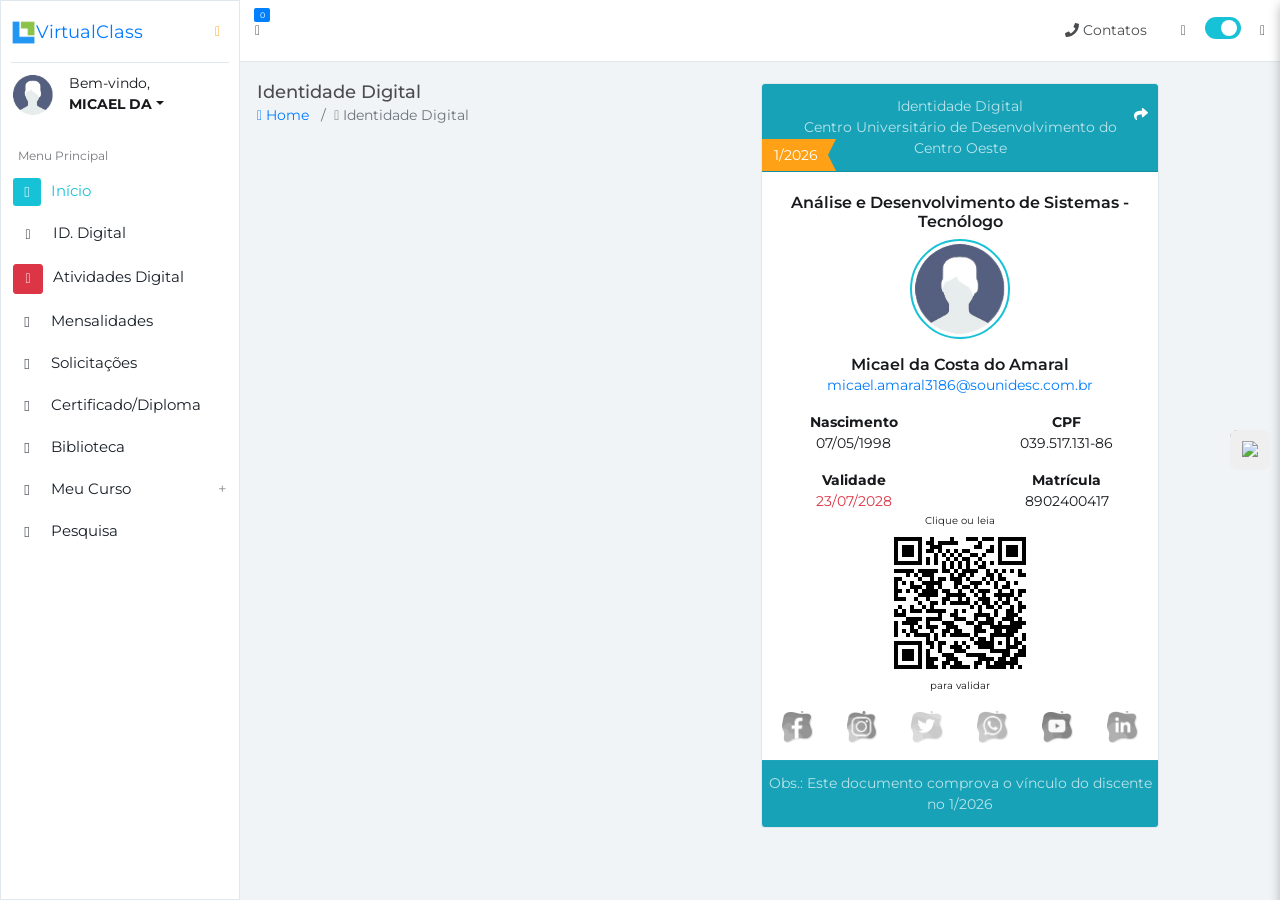
==== docs/index.html @ bdae6aba "a" ====
<!DOCTYPE html>
<!-- saved from url=(0080)https://appunidesc.virtualclass.com.br/2021/html/Portal.jsp?page=Prova%20Digital -->
<html lang="pt_br" class="fontawesome-i2svg-active fontawesome-i2svg-complete"><head><meta http-equiv="Content-Type" content="text/html; charset=UTF-8"><title>ID. Digital</title><meta http-equiv="X-UA-Compatible" content="IE=edge">
<meta name="viewport" content="width=device-width, initial-scale=1.0, maximum-scale=1.0, user-scalable=0"><meta name="description" content="VirtualClass Luziânia">
<meta name="keywords" content="Luziânia Sistema Acadêmico, Educacional, Sistema, Faculdade, VirtualClass Luziânia">
<meta name="author" content="VirtualClass LTDA: www.virtualclass.com.br">
<style type="text/css">svg:not(:root).svg-inline--fa{overflow:visible}.svg-inline--fa{display:inline-block;font-size:inherit;height:1em;overflow:visible;vertical-align:-.125em}.svg-inline--fa.fa-lg{vertical-align:-.225em}.svg-inline--fa.fa-w-1{width:.0625em}.svg-inline--fa.fa-w-2{width:.125em}.svg-inline--fa.fa-w-3{width:.1875em}.svg-inline--fa.fa-w-4{width:.25em}.svg-inline--fa.fa-w-5{width:.3125em}.svg-inline--fa.fa-w-6{width:.375em}.svg-inline--fa.fa-w-7{width:.4375em}.svg-inline--fa.fa-w-8{width:.5em}.svg-inline--fa.fa-w-9{width:.5625em}.svg-inline--fa.fa-w-10{width:.625em}.svg-inline--fa.fa-w-11{width:.6875em}.svg-inline--fa.fa-w-12{width:.75em}.svg-inline--fa.fa-w-13{width:.8125em}.svg-inline--fa.fa-w-14{width:.875em}.svg-inline--fa.fa-w-15{width:.9375em}.svg-inline--fa.fa-w-16{width:1em}.svg-inline--fa.fa-w-17{width:1.0625em}.svg-inline--fa.fa-w-18{width:1.125em}.svg-inline--fa.fa-w-19{width:1.1875em}.svg-inline--fa.fa-w-20{width:1.25em}.svg-inline--fa.fa-pull-left{margin-right:.3em;width:auto}.svg-inline--fa.fa-pull-right{margin-left:.3em;width:auto}.svg-inline--fa.fa-border{height:1.5em}.svg-inline--fa.fa-li{width:2em}.svg-inline--fa.fa-fw{width:1.25em}.fa-layers svg.svg-inline--fa{bottom:0;left:0;margin:auto;position:absolute;right:0;top:0}.fa-layers{display:inline-block;height:1em;position:relative;text-align:center;vertical-align:-.125em;width:1em}.fa-layers svg.svg-inline--fa{-webkit-transform-origin:center center;transform-origin:center center}.fa-layers-counter,.fa-layers-text{display:inline-block;position:absolute;text-align:center}.fa-layers-text{left:50%;top:50%;-webkit-transform:translate(-50%,-50%);transform:translate(-50%,-50%);-webkit-transform-origin:center center;transform-origin:center center}.fa-layers-counter{background-color:#ff253a;border-radius:1em;-webkit-box-sizing:border-box;box-sizing:border-box;color:#fff;height:1.5em;line-height:1;max-width:5em;min-width:1.5em;overflow:hidden;padding:.25em;right:0;text-overflow:ellipsis;top:0;-webkit-transform:scale(.25);transform:scale(.25);-webkit-transform-origin:top right;transform-origin:top right}.fa-layers-bottom-right{bottom:0;right:0;top:auto;-webkit-transform:scale(.25);transform:scale(.25);-webkit-transform-origin:bottom right;transform-origin:bottom right}.fa-layers-bottom-left{bottom:0;left:0;right:auto;top:auto;-webkit-transform:scale(.25);transform:scale(.25);-webkit-transform-origin:bottom left;transform-origin:bottom left}.fa-layers-top-right{right:0;top:0;-webkit-transform:scale(.25);transform:scale(.25);-webkit-transform-origin:top right;transform-origin:top right}.fa-layers-top-left{left:0;right:auto;top:0;-webkit-transform:scale(.25);transform:scale(.25);-webkit-transform-origin:top left;transform-origin:top left}.fa-lg{font-size:1.3333333333em;line-height:.75em;vertical-align:-.0667em}.fa-xs{font-size:.75em}.fa-sm{font-size:.875em}.fa-1x{font-size:1em}.fa-2x{font-size:2em}.fa-3x{font-size:3em}.fa-4x{font-size:4em}.fa-5x{font-size:5em}.fa-6x{font-size:6em}.fa-7x{font-size:7em}.fa-8x{font-size:8em}.fa-9x{font-size:9em}.fa-10x{font-size:10em}.fa-fw{text-align:center;width:1.25em}.fa-ul{list-style-type:none;margin-left:2.5em;padding-left:0}.fa-ul>li{position:relative}.fa-li{left:-2em;position:absolute;text-align:center;width:2em;line-height:inherit}.fa-border{border:solid .08em #eee;border-radius:.1em;padding:.2em .25em .15em}.fa-pull-left{float:left}.fa-pull-right{float:right}.fa.fa-pull-left,.fab.fa-pull-left,.fal.fa-pull-left,.far.fa-pull-left,.fas.fa-pull-left{margin-right:.3em}.fa.fa-pull-right,.fab.fa-pull-right,.fal.fa-pull-right,.far.fa-pull-right,.fas.fa-pull-right{margin-left:.3em}.fa-spin{-webkit-animation:fa-spin 2s infinite linear;animation:fa-spin 2s infinite linear}.fa-pulse{-webkit-animation:fa-spin 1s infinite steps(8);animation:fa-spin 1s infinite steps(8)}@-webkit-keyframes fa-spin{0%{-webkit-transform:rotate(0);transform:rotate(0)}100%{-webkit-transform:rotate(360deg);transform:rotate(360deg)}}@keyframes fa-spin{0%{-webkit-transform:rotate(0);transform:rotate(0)}100%{-webkit-transform:rotate(360deg);transform:rotate(360deg)}}.fa-rotate-90{-webkit-transform:rotate(90deg);transform:rotate(90deg)}.fa-rotate-180{-webkit-transform:rotate(180deg);transform:rotate(180deg)}.fa-rotate-270{-webkit-transform:rotate(270deg);transform:rotate(270deg)}.fa-flip-horizontal{-webkit-transform:scale(-1,1);transform:scale(-1,1)}.fa-flip-vertical{-webkit-transform:scale(1,-1);transform:scale(1,-1)}.fa-flip-both,.fa-flip-horizontal.fa-flip-vertical{-webkit-transform:scale(-1,-1);transform:scale(-1,-1)}:root .fa-flip-both,:root .fa-flip-horizontal,:root .fa-flip-vertical,:root .fa-rotate-180,:root .fa-rotate-270,:root .fa-rotate-90{-webkit-filter:none;filter:none}.fa-stack{display:inline-block;height:2em;position:relative;width:2.5em}.fa-stack-1x,.fa-stack-2x{bottom:0;left:0;margin:auto;position:absolute;right:0;top:0}.svg-inline--fa.fa-stack-1x{height:1em;width:1.25em}.svg-inline--fa.fa-stack-2x{height:2em;width:2.5em}.fa-inverse{color:#fff}.sr-only{border:0;clip:rect(0,0,0,0);height:1px;margin:-1px;overflow:hidden;padding:0;position:absolute;width:1px}.sr-only-focusable:active,.sr-only-focusable:focus{clip:auto;height:auto;margin:0;overflow:visible;position:static;width:auto}.svg-inline--fa .fa-primary{fill:var(--fa-primary-color,currentColor);opacity:1;opacity:var(--fa-primary-opacity,1)}.svg-inline--fa .fa-secondary{fill:var(--fa-secondary-color,currentColor);opacity:.4;opacity:var(--fa-secondary-opacity,.4)}.svg-inline--fa.fa-swap-opacity .fa-primary{opacity:.4;opacity:var(--fa-secondary-opacity,.4)}.svg-inline--fa.fa-swap-opacity .fa-secondary{opacity:1;opacity:var(--fa-primary-opacity,1)}.svg-inline--fa mask .fa-primary,.svg-inline--fa mask .fa-secondary{fill:#000}.fad.fa-inverse{color:#fff}</style><link rel="shortcut icon" href="https://appunidesc.virtualclass.com.br/virtual.ico">
<link rel="stylesheet" href="./ID. Digital_files/bootstrap.min.css">
<link rel="stylesheet" href="./ID. Digital_files/font-awesome.min.css">
<link rel="stylesheet" href="./ID. Digital_files/vivify.min.css">
<link rel="stylesheet" href="./ID. Digital_files/c3.min.css">
<link rel="stylesheet" href="./ID. Digital_files/sweetalert.css">
<style type="text/css">
.whatsapp-btn {
    position: fixed;
    z-index: 10000;
    bottom: 10px;
    right: 10px;
    background-color: #25D366;
    color: white;
    border-radius: 50%;
    width: 40px;
    height: 40px;
    display: flex;
    justify-content: center;
    align-items: center;
    font-size: 30px;
    text-decoration: none;
    box-shadow: 0 4px 6px rgba(0, 0, 0, 0.1);
    transition: all 0.3s ease;
}
.whatsapp-btn:hover {
    transform: scale(1.1);
    box-shadow: 0 6px 8px rgba(0, 0, 0, 0.15);
}
.relevo {
    cursor: pointer;
    position: relative;
    top: 0;
    transition: all .2s ease-in-out
}
.relevo:hover {
    top: -8px;
    box-shadow: 0 25px 15px gray
}
</style>
<link rel="stylesheet" href="./ID. Digital_files/site.min.css">
<style type="text/css">.jqstooltip { position: absolute;left: 0px;top: 0px;visibility: hidden;background: rgb(0, 0, 0) transparent;background-color: rgba(0,0,0,0.6);filter:progid:DXImageTransform.Microsoft.gradient(startColorstr=#99000000, endColorstr=#99000000);-ms-filter: "progid:DXImageTransform.Microsoft.gradient(startColorstr=#99000000, endColorstr=#99000000)";color: white;font: 10px arial, san serif;text-align: left;white-space: nowrap;padding: 5px;border: 1px solid white;box-sizing: content-box;z-index: 10000;}.jqsfield { color: white;font: 10px arial, san serif;text-align: left;}</style><style id="dark-reader-style" type="text/css">@media screen {
html {-webkit-transition : -webkit-filter 300ms linear;}
}</style></head>
<body id="paginaToda" class="theme-cyan font-montserrat light_version offcanvas-active">

<div vw="" class="enabled">
  <div vw-access-button="" class="active"></div>
  <div vw-plugin-wrapper="">
    <div class="vw-plugin-top-wrapper"></div>
  </div>
</div>
<script src="./ID. Digital_files/vlibras-plugin.js.download"></script> 
<script>
       new window.VLibras.Widget('https://vlibras.gov.br/app');
     </script><div id="vlibras-access-wrapper"><template shadowrootmode="open"><div id="vlibras-access"> <img id="vlibras-popup" src="https://vlibras.gov.br/app/assets/images/vlibras-popup.webp"> <button type="button" aria-label="Conteúdo acessível em Libras usando o VLibras Widget com opções dos Avatares Ícaro, Hosana ou Guga." id="vlibras-button"> <img src="https://vlibras.gov.br/app/assets/images/vlibras-access.svg"> </button> </div> <style> #vlibras-access { display: flex; align-items: center; position: fixed; z-index: 2147483639; right: 10px; flex-direction: row; top: calc(50vh - 20px); transition: all .5s ease; width: 40px; height: 40px; &:hover { width: 200px; } } #vlibras-button, #vlibras-popup { border-radius: 8px; overflow: hidden; height: 40px; } #vlibras-button { right: 0; z-index: 1; position: absolute; width: 40px; height: 40px; border: none; padding: 0; cursor: pointer; &:hover { filter: brightness(1.1); } } </style></template></div>
<div class="page-loader-wrapper" style="display: none;">
  <div class="loader">
    <div class="bar1"></div>
    <div class="bar2"></div>
    <div class="bar3"></div>
    <div class="bar4"></div>
    <div class="bar5"></div>
  </div>
</div>
<div class="overlay"></div>
<div id="wrapper">
  <nav class="navbar top-navbar">
    <div class="container-fluid">
      <div class="navbar-left">
        <div class="navbar-btn"> <a href="https://appunidesc.virtualclass.com.br/2021/html/Portal.jsp?page=Prova%20Digital#"><img src="./ID. Digital_files/logo_virtualclass.png" alt="VirtualClass Logo" class="img-fluid logo"></a>
          <button type="button" class="btn-toggle-offcanvas"><svg class="svg-inline--fa fa-bars fa-w-14 lnr lnr-menu" aria-hidden="true" focusable="false" data-prefix="fa" data-icon="bars" role="img" xmlns="http://www.w3.org/2000/svg" viewBox="0 0 448 512" data-fa-i2svg=""><path fill="currentColor" d="M16 132h416c8.837 0 16-7.163 16-16V76c0-8.837-7.163-16-16-16H16C7.163 60 0 67.163 0 76v40c0 8.837 7.163 16 16 16zm0 160h416c8.837 0 16-7.163 16-16v-40c0-8.837-7.163-16-16-16H16c-8.837 0-16 7.163-16 16v40c0 8.837 7.163 16 16 16zm0 160h416c8.837 0 16-7.163 16-16v-40c0-8.837-7.163-16-16-16H16c-8.837 0-16 7.163-16 16v40c0 8.837 7.163 16 16 16z"></path></svg><!-- <i class="lnr lnr-menu fa fa-bars"></i> Font Awesome fontawesome.com --></button>
        </div>
        <ul class="nav navbar-nav">
          <li class="dropdown"> <a href="https://appunidesc.virtualclass.com.br/2021/html/Notificacoes" onclick="ajax(this,&#39;Notificacoes.jsp&#39;,&#39;divAreaDeTrabalho&#39;); FundoLoadingDiv(&#39;divAreaDeTrabalho&#39;) ;" class="dropdown-toggle icon-menu" data-toggle="dropdown"> <i class="icon-bell"></i> <span class="notification-dot bg-azura">0</span> </a>
            <ul class="dropdown-menu feeds_widget vivify fadeIn">
              <li class="header blue">Você tem 0 notificações </li>
              
            </ul>
          </li>
        </ul>
      </div>
      <div class="navbar-right">
        <div id="navbar-menu">
          <ul class="nav navbar-nav">
            <li><a href="https://appunidesc.virtualclass.com.br/2021/html/Contatos" onclick="ajax(this,&#39;Contatos.jsp&#39;,&#39;divAreaDeTrabalho&#39;); " class="icon-menu"><svg class="svg-inline--fa fa-phone fa-w-16" aria-hidden="true" focusable="false" data-prefix="fa" data-icon="phone" role="img" xmlns="http://www.w3.org/2000/svg" viewBox="0 0 512 512" data-fa-i2svg=""><path fill="currentColor" d="M493.4 24.6l-104-24c-11.3-2.6-22.9 3.3-27.5 13.9l-48 112c-4.2 9.8-1.4 21.3 6.9 28l60.6 49.6c-36 76.7-98.9 140.5-177.2 177.2l-49.6-60.6c-6.8-8.3-18.2-11.1-28-6.9l-112 48C3.9 366.5-2 378.1.6 389.4l24 104C27.1 504.2 36.7 512 48 512c256.1 0 464-207.5 464-464 0-11.2-7.7-20.9-18.6-23.4z"></path></svg><!-- <i class="fa fa-phone"></i> Font Awesome fontawesome.com --> Contatos</a></li>
            <li><a href="javascript:void(0);" class="right_toggle icon-menu" title="Right Menu"><i class="icon-bubbles"></i><span class="notification-dot bg-pink" id="div_balao_geral_portal_105015678" style="background-color: red; color: white;  display:none;   ">0</span></a></li>
            <li>
              <div class="float-right">
                <label class="switch">
                  <input type="checkbox" class="setting_switch lv-btn-mudaversao" name="botaoMudarVersao" checked="">
                  <span class="slider round"></span> </label>
              </div>
            </li>
            <li><a href="https://appunidesc.virtualclass.com.br/2021/html/Portal.jsp?page=Prova%20Digital#" onclick="javascript:ajax(this,&#39;Sair.jsp&#39;,&#39;paginaToda&#39;); " class="icon-menu"><i class="icon-power"></i> </a></li>
          </ul>
        </div>
      </div>
    </div>
    <div class="progress-container">
      <div class="progress-bar" id="myBar"></div>
    </div>
  </nav>
  <div id="rightbar" class="rightbar">
    <div id="divAreaChat"></div>
  </div>
  <div id="left-sidebar" class="sidebar">
    <div class="navbar-brand"> <a href="https://appunidesc.virtualclass.com.br/2021/html/Portal.jsp?page=Prova%20Digital#"><img src="./ID. Digital_files/logo_virtualclass.png" alt="VirtualClass Logo" class="img-fluid logo"><font size="+1">VirtualClass</font></a>
      <button type="button" id="botaoFecharMenu" class="btn-toggle-offcanvas btn btn-sm float-right"><i class="lnr lnr-menu icon-close"></i></button>
    </div>
    <div class="slimScrollDiv" style="position: relative; overflow: hidden; width: auto; height: calc(-65px + 100vh);"><div class="sidebar-scroll" style="overflow: hidden; width: auto; height: calc(-65px + 100vh);">
      <div class="user-account">
        <div class="user_div" style="cursor:pointer;" onclick="javascript:PopUp(&#39;/Anexos/Anexos.jsp?Pasta=Sistemas/Fotos/Avatar/&amp;Nome=105015678.jpg&#39;,&#39;&#39;,&#39;scrollbars=yes,width=400,height=450&#39;)">
          
          <img src="./ID. Digital_files/Download" class="user-photo" alt="Foto"> </div>
        <div class="dropdown"> <span title="IDUsuarioGeral:105015678">Bem-vindo,</span> <a href="javascript:void(0);" class="dropdown-toggle user-name" data-toggle="dropdown"><strong>MICAEL DA</strong></a>
          <ul class="dropdown-menu dropdown-menu-right account vivify flipInY">
            <li><a href="https://appunidesc.virtualclass.com.br/2021/html/Portal.jsp?page=Prova%20Digital#" onclick="javascript:ajax(this,&#39;Perfil.jsp&#39;,&#39;divAreaDeTrabalho&#39;); fecharMenu(); FundoLoadingDiv(&#39;divAreaDeTrabalho&#39;) ; "><i class="icon-user"></i>Meu Perfil</a></li>
            
            <li class="divider"></li>
            <li><a href="javascript:ajax(this,&#39;Sair.jsp&#39;,&#39;paginaToda&#39;)"><i class="icon-power"></i>Sair</a></li>
          </ul>
        </div>
      </div>
      <nav id="left-sidebar-nav" class="sidebar-nav">
        <ul id="main-menu" class="metismenu">
          <li class="header">Menu Principal</li>
          <li class="active  "><a href="https://appunidesc.virtualclass.com.br/2021/html/Dashboard" onclick="javascript:ajax(this,&#39;Dashboard.jsp&#39;,&#39;divAreaDeTrabalho&#39;); fecharMenu(); FundoLoadingDiv(&#39;divAreaDeTrabalho&#39;) ;"><i class="icon-home"></i><span>Início</span></a></li>
          <li id="dvMenuDigital"><a href="https://appunidesc.virtualclass.com.br/2021/html/Prova%20Digital" onclick="ajax(this,&#39;IdentidadeEstudantil.jsp&#39;,&#39;divAreaDeTrabalho&#39;); fecharMenu(); FundoLoadingDiv(&#39;divAreaDeTrabalho&#39;);" aria-expanded="false"><i class="icon-user btn " style="padding: 0px !important;height:30px !important; width: 30px !important;"></i><span>ID. Digital</span></a></li>
          <li id="dvMenuProva"><a href="https://appunidesc.virtualclass.com.br/2021/html/Atividades%20Digital" onclick="ajax(this,&#39;Prova.jsp&#39;,&#39;divAreaDeTrabalho&#39;); fecharMenu(); FundoLoadingDiv(&#39;divAreaDeTrabalho&#39;);" aria-expanded="false"><i class="icon-present btn btn-danger" style="padding: 0px !important;height:30px !important; width: 30px !important;"></i><span>Atividades Digital</span></a></li>
          <li><a href="https://appunidesc.virtualclass.com.br/2021/html/Mensalidades" onclick="ajax(this,&#39;Mensalidades.jsp&#39;,&#39;divAreaDeTrabalho&#39;); fecharMenu(); FundoLoadingDiv(&#39;divAreaDeTrabalho&#39;);" aria-expanded="false"><i class="icon-wallet"></i><span>Mensalidades</span></a></li>
          
          
          <li id="dvRenovacao" style="display:none;"><a href="https://appunidesc.virtualclass.com.br/2021/html/RenovacaoOnline" onclick="javascript:ajax(this,&#39;RenovacaoOnline.jsp?Origem=Inicio&#39;,&#39;divAreaDeTrabalho&#39;); fecharMenu(); FundoLoadingDiv(&#39;divAreaDeTrabalho&#39;) ;"><i class="icon-loop"></i><span>Renovação Online</span></a></li>
          <li><a href="https://appunidesc.virtualclass.com.br/2021/html/Solicitacoes" onclick="javascript:ajax(this,&#39;Solicitacoes.jsp&#39;,&#39;divAreaDeTrabalho&#39;); fecharMenu(); FundoLoadingDiv(&#39;divAreaDeTrabalho&#39;) ;"><i class="icon-action-redo"></i><span>Solicitações</span></a></li>
          <li><a href="https://appunidesc.virtualclass.com.br/2021/html/Certificado" onclick="javascript:ajax(this,&#39;Certificado.jsp&#39;,&#39;divAreaDeTrabalho&#39;); fecharMenu(); FundoLoadingDiv(&#39;divAreaDeTrabalho&#39;) ;"><i class="icon-printer"></i><span>Certificado/Diploma</span></a></li>
          <li><a href="https://appunidesc.virtualclass.com.br/2021/html/Biblioteca" onclick="javascript:ajax(this,&#39;Biblioteca.jsp&#39;,&#39;divAreaDeTrabalho&#39;); fecharMenu(); FundoLoadingDiv(&#39;divAreaDeTrabalho&#39;) ;"><i class="icon-notebook"></i><span>Biblioteca</span></a></li><li>
            <a href="https://appunidesc.virtualclass.com.br/2021/html/Portal.jsp?page=Prova%20Digital#myPage" class="has-arrow"><i class="icon-graduation"></i><span>Meu Curso</span></a>
            <ul aria-expanded="false" class="collapse"><li><a href="https://appunidesc.virtualclass.com.br/2021/html/Contratos" onclick="javascript:ajax(this,&#39;Contratos.jsp&#39;,&#39;divAreaDeTrabalho&#39;); fecharMenu(); FundoLoadingDiv(&#39;divAreaDeTrabalho&#39;) ; ">Contratos</a></li><li><a href="https://appunidesc.virtualclass.com.br/2021/html/Disciplina" onclick="javascript:ajax(this,&#39;Disciplina.jsp&#39;,&#39;divAreaDeTrabalho&#39;); fecharMenu(); FundoLoadingDiv(&#39;divAreaDeTrabalho&#39;) ; ">Disciplinas</a></li>
              <li><a href="https://appunidesc.virtualclass.com.br/2021/html/QuadroHorario" onclick="javascript:ajax(this,&#39;QuadroHorario.jsp&#39;,&#39;divAreaDeTrabalho&#39;);  fecharMenu(); FundoLoadingDiv(&#39;divAreaDeTrabalho&#39;) ;">Quadro de horário</a></li>
              <li><a href="https://appunidesc.virtualclass.com.br/2021/html/Boletim" onclick="javascript:ajax(this,&#39;Boletim.jsp&#39;,&#39;divAreaDeTrabalho&#39;);  fecharMenu(); FundoLoadingDiv(&#39;divAreaDeTrabalho&#39;) ;">Boletim</a></li>
              
              <li><a href="https://appunidesc.virtualclass.com.br/2021/html/Historico" onclick="javascript:ajax(this,&#39;Historico.jsp&#39;,&#39;divAreaDeTrabalho&#39;);  fecharMenu(); FundoLoadingDiv(&#39;divAreaDeTrabalho&#39;) ;">Histórico</a></li>
              
              <li><a href="https://appunidesc.virtualclass.com.br/2021/html/AtividadeComplementar" onclick="javascript:ajax(this,&#39;AtividadeComplementar.jsp&#39;,&#39;divAreaDeTrabalho&#39;);  fecharMenu(); FundoLoadingDiv(&#39;divAreaDeTrabalho&#39;) ;">Atividade Complementar</a></li>
              </ul></li><li><a href="https://appunidesc.virtualclass.com.br/2021/html/AvaliacaoInstitucional" onclick="javascript:ajax(this,&#39;AvaliacaoInstitucional.jsp&#39;,&#39;divAreaDeTrabalho&#39;);  fecharMenu(); FundoLoadingDiv(&#39;divAreaDeTrabalho&#39;) ;" aria-expanded="false"><i class="icon-badge"></i><span>Pesquisa</span></a></li>
          <!--<li><a href="PoliticadePrivacidade" onclick="javascript:ajax(this,'PoliticadePrivacidade.jsp','divAreaDeTrabalho');  fecharMenu(); FundoLoadingDiv('divAreaDeTrabalho') ;" aria-expanded="false"><i class="icon-badge"></i><span>Politica de Privacidade</span></a></li>-->
          </ul></nav></div><div class="slimScrollBar" style="background: rgb(28, 34, 44); width: 2px; position: absolute; top: 0px; opacity: 0.4; display: none; border-radius: 3px; z-index: 99; right: 1px; height: 1195px;"></div><div class="slimScrollRail" style="width: 2px; height: 100%; position: absolute; top: 0px; display: none; border-radius: 7px; background: rgb(51, 51, 51); opacity: 0.2; z-index: 90; right: 1px;"></div></div></div>  
  <div id="main-content">
      <div class="container-fluid" id="divAreaDeTrabalho">
          <script></script>
          <div class="block-header">
              <div class="row clearfix">
                  <div class="col-md-6 col-sm-12">
                      <h1>Identidade Digital</h1>
                      <nav aria-label="breadcrumb">
                          <ol class="breadcrumb">
                              <li class="breadcrumb-item"><a href="https://appunidesc.virtualclass.com.br/2021/html/Portal.jsp?page=Prova%20Digital#" onclick="ajax(this,&#39;IdentidadeEstudantil.jsp&#39;,&#39;divAreaDeTrabalho&#39;);"><i class="icon-home"></i> Home</a></li>
                              <li class="breadcrumb-item active" aria-current="page"><i class="icon-user"></i> Identidade Digital</li>
                          </ol>
                      </nav>
                  </div>
                  <input type="text" style=" display:none; background-color:transparent; color:transparent; border:0px;" value="http://upar.online//vd/?v=I89.7a1544a54168de2967e6e44407efb634" id="lkIdentidade" name="lkIdentidade"><div align="center">
                      <div class="card  c_grid c_cyan" align="center" style=" min-width:350px; max-width:400px; width:100%;">
                          <div class="body text-center ribbon" style="padding:0px !important;">
                              <div class="bg-info card-header  text-center">
                                  <div class="col-12 clearfix" align="center">Identidade Digital</div>
                                  <div class="col-12 clearfix" align="center">Centro Universitário de Desenvolvimento do Centro Oeste</div>
                                  <span class="btn p-1 btn-info" title="Clique para Copiar o Endereco da Identidade" data-type="success" onclick="showSuccessMessage()" style="position:absolute; top:15px; right:5px;"><svg class="svg-inline--fa fa-share fa-w-16" aria-hidden="true" focusable="false" data-prefix="fa" data-icon="share" role="img" xmlns="http://www.w3.org/2000/svg" viewBox="0 0 512 512" data-fa-i2svg=""><path fill="currentColor" d="M503.691 189.836L327.687 37.851C312.281 24.546 288 35.347 288 56.015v80.053C127.371 137.907 0 170.1 0 322.326c0 61.441 39.581 122.309 83.333 154.132 13.653 9.931 33.111-2.533 28.077-18.631C66.066 312.814 132.917 274.316 288 272.085V360c0 20.7 24.3 31.453 39.687 18.164l176.004-152c11.071-9.562 11.086-26.753 0-36.328z"></path></svg><!-- <i class="fa fa-share"></i> Font Awesome fontawesome.com --></span>
                              </div>
                              <div class="ribbon-box orange" style="margin-top:40px;">1/2026</div>
                              <div class=" text-center ">
                                  <h6 class="mt-3" style="padding-top:5px !important; vertical-align:middle;">Análise e Desenvolvimento de Sistemas - Tecnólogo</h6>
                                  <div class="circle">
                                      <img class="rounded-circle" src="./ID. Digital_files/semfoto-transparente.png" height="90px;" width="90px;" alt="">
                                  </div>
                                  <h6 class="mt-3 mb-0">Micael da Costa do Amaral</h6>
                                  <span><a target="_blank" href="mailto:micael.amaral3186@sounidesc.com.br">micael.amaral3186@sounidesc.com.br</a></span>
                                  <div class="row mt-3 mb-0">
                                      <div class="col-6"><b>Nascimento</b><br>07/05/1998</div>
                                      <div class="col-6"><b>CPF</b><br>039.517.131-86</div>
                                  </div>
                                  <div class="row mt-3 mb-0">
                                      <div class="col-6"><b>Validade</b><br><span class="text-danger">23/07/2028</span></div>
                                      <div class="col-6"><b>Matrícula</b><br>8902400417</div>
                                  </div>
                                  <div class="card" style=" padding:0px !important; margin:0px;">
                                      <div class="bg-transparent card-header  text-center" style="padding:0px;border:0px; font-size:x-small;">Clique ou leia</div>
                                      <div class="body text-center" style="padding:0px !important; border:0px;">
                                          <a href="http://upar.online//vd/?v=I89.7a1544a54168de2967e6e44407efb634" target="_blank">
                                              <img class="rounded-square" alt="QRCode" src="[data-uri]">
                                          </a>
                                      </div><div class="bg-transparent card-footer" style="padding:0px;border:0px; font-size:x-small;">para validar</div>
                                  </div>
                                  <div class="row justify-content-center">

                                      <a class="btn p-3 disabled" target="_blank" href="https://appunidesc.virtualclass.com.br/2021/html/Portal.jsp?page=Prova%20Digital#"><img src="./ID. Digital_files/face.png" style="filter: grayscale(100%);" height="32px;"></a>

                                      <a class="btn p-3 disabled" target="_blank" href="https://appunidesc.virtualclass.com.br/2021/html/Portal.jsp?page=Prova%20Digital#"><img src="./ID. Digital_files/insta.png" style="filter: grayscale(100%);" height="32px;"></a>
                                      <a class="btn p-3 disabled" target="_blank" href="https://appunidesc.virtualclass.com.br/2021/html/Portal.jsp?page=Prova%20Digital#"><img src="./ID. Digital_files/twitter.png" style="filter: grayscale(100%);" height="32px;"></a>
                                      <a class="btn p-3 disabled" target="_blank" href="https://appunidesc.virtualclass.com.br/2021/html/Portal.jsp?page=Prova%20Digital#"><img src="./ID. Digital_files/whatsapp.png" style="filter: grayscale(100%);" height="32px;"></a>
                                      <a class="btn p-3 disabled" target="_blank" href="https://appunidesc.virtualclass.com.br/2021/html/Portal.jsp?page=Prova%20Digital#"><img src="./ID. Digital_files/youtube.png" style="filter: grayscale(100%);" height="32px;"></a>
                                      <a class="btn p-3 disabled" target="_blank" href="https://appunidesc.virtualclass.com.br/2021/html/Portal.jsp?page=Prova%20Digital#"><img src="./ID. Digital_files/linkedin.png" style="filter: grayscale(100%);" height="32px;"></a>
                                  </div>
                                  <div class="bg-info card-footer  text-center">
                                      <div class="row clearfix">
                                          Obs.: Este documento comprova o vínculo do discente no 1/2026
                                      </div>
                                  </div>
                              </div>
                          </div>
                      </div>
                  </div>

              </div>
          </div>
      </div>

  </div>
	</div><script>
	 function showSuccessMessage() {
		  $('#lkIdentidade').show(); $('#lkIdentidade').select();  
		    document.execCommand('copy'); 
    swal("Sucesso!", "Endereço da Identidade Estudantil copiado! Agora compartilhe com seus contatos.", "success");
	 $('#lkIdentidade').hide();
}
     </script>

<!-- Default Size -->
<div class="modal" id="PeriodoLetivo" tabindex="-1" role="dialog">
  <div class="modal-dialog" role="document">
    <div class="modal-content">
      <div class="modal-header">
        <h5 class="modal-title h4" id="myLargeModalLabel1">Trocar Período Letivo</h5>
        <button type="button" class="close" data-dismiss="modal" aria-label="Close"> <span aria-hidden="true"><i class="icon-close"></i></span> </button>
      </div>
      <div class="modal-body">
        <div id="divAreaModalPeriodoLetivo"></div>
      </div>
      <div class="modal-footer">
        <button type="button" class="btn btn-round btn-default" id="botaoFechaModalPeriodoLetivo" data-dismiss="modal">Fechar</button>
      </div>
    </div>
  </div>
</div>
<!-- Default Size -->
<div class="modal" id="ModalGenerico" tabindex="-1" role="dialog">
  <div class="modal-dialog" role="document">
    <div class="modal-content">
      <div class="modal-header">
        <h5 class="modal-title h4"> <span id="divModalGenericoLabel">TÍTULO MODAL GENÉRICO</span> </h5>
        <button type="button" class="close" data-dismiss="modal" aria-label="Close"> <span aria-hidden="true"><i class="icon-close"></i></span> </button>
      </div>
      <div class="modal-body">
        <div id="divAreaModalGenerico"></div>
      </div>
      <div class="modal-footer">
        <button type="button" class="btn btn-round btn-default" id="botaoFechaModalGenerico" data-dismiss="modal">Fechar</button>
      </div>
    </div>
  </div>
</div>
<div class="modal" id="DisciplinaHorario" tabindex="-1" role="dialog">
  <div class="modal-dialog  modal-lg" role="document">
    <div class="modal-content">
      <div class="modal-header">
        <h5 class="modal-title h4" id="myLargeModalLabel2"><span id="divLabelTituloDisciplinaHorario">Selecione as Disciplinas Disponíveis</span></h5>
        <button type="button" class="close" data-dismiss="modal" aria-label="Close"><span aria-hidden="true"><i class="icon-close"></i></span></button>
      </div>
      <div class="modal-body">
        <div id="divAreaModalDisciplinaHorario"></div>
      </div>
      <div class="modal-footer">
        <button type="button" class="btn btn-round btn-default" id="botaoFechaModalDisciplinaHorario" data-dismiss="modal">Fechar</button>
      </div>
    </div>
  </div>
</div>
<div class="modal" id="CursoAtual" tabindex="-1" role="dialog">
  <div class="modal-dialog" role="document">
    <div class="modal-content">
      <div class="modal-header">
        <h5 class="modal-title h4" id="myLargeModalLabel3">Selecionar um curso</h5>
        <button type="button" class="close" data-dismiss="modal" aria-label="Close"> <span aria-hidden="true"><i class="icon-close"></i></span> </button>
      </div>
      <div class="modal-body">
        <div id="divAreaModalCursoAtual"></div>
      </div>
      <div class="modal-footer">
        <button type="button" class="btn btn-round btn-default" id="botaoFechaModalCurso" data-dismiss="modal">Fechar</button>
      </div>
    </div>
  </div>
</div>
<div class="modal" id="ModalOpcoes" tabindex="-1" role="dialog">
  <div class="modal-dialog" role="document">
    <div class="modal-content">
      <div class="modal-header">
        <h5 class="modal-title h4" id="myLargeModalLabel4">Mais opções</h5>
        <button type="button" class="close" data-dismiss="modal" aria-label="Close"><span aria-hidden="true"><i class="icon-close"></i></span></button>
      </div>
      <div class="modal-body">
        <div id="divAreaModalOpcoes"></div>
      </div>
      <div class="modal-footer">
        <button type="button" class="btn btn-round btn-default" id="botaoFechaModalOpcoes" data-dismiss="modal">Fechar</button>
      </div>
    </div>
  </div>
</div>
<div class="modal" id="ModalPagamento" tabindex="-1" role="dialog">
  <div class="modal-dialog" role="document">
    <div class="modal-content">
      <div class="modal-header">
        <h5 class="modal-title h4" id="myLargeModalLabel">Pagar no Cartão</h5>
        <button type="button" class="close" data-dismiss="modal" aria-label="Close"> <span aria-hidden="true"><i class="icon-close"></i></span> </button>
      </div>
      <div class="modal-body">
        <div id="divAreaModalPagamento"></div>
      </div>
      <div class="modal-footer">
        <button type="button" class="btn btn-round btn-default" id="botaoFechaModalPagamento" data-dismiss="modal">Fechar</button>
      </div>
    </div>
  </div>
</div>
<div class="modal" id="ModalPopUp" tabindex="-1" role="dialog">
  <div class="modal-dialog" role="document">
    <div class="modal-content">
      <div class="modal-header">
        <h5 class="modal-title h4" id="myLargeModalLabelPopUp">Título do PopUp</h5>
        <button type="button" class="close" data-dismiss="modal" aria-label="Close"> <span aria-hidden="true"><i class="icon-close"></i></span> </button>
      </div>
      <div class="modal-body">
        <div id="divAreaModalPopUp"></div>
      </div>
      <div class="modal-footer">
        <button type="button" class="btn btn-round btn-default" id="botaoFechaModalPopUp" data-dismiss="modal">Fechar</button>
      </div>
    </div>
  </div>
</div>

<!-- Javascript --> 
<script src="./ID. Digital_files/libscripts.bundle.js.download"></script> 
<script src="./ID. Digital_files/vendorscripts.bundle.js.download"></script> 
<script src="./ID. Digital_files/c3.bundle.js.download"></script> 
<script src="./ID. Digital_files/jquery.history.js.download"></script> 
<script src="./ID. Digital_files/mainscripts.bundle.js.download"></script> 
<script src="./ID. Digital_files/jquery-knob.js.download"></script> 
<script src="./ID. Digital_files/jquery.knob.min.js.download"></script><!-- Jquery Knob Plugin Js --> 
<script src="./ID. Digital_files/dialogs.js.download"></script> 
<script src="./ID. Digital_files/jquery.maskedinput.min.js.download"></script> 
<script src="./ID. Digital_files/jquery.validate.js.download"></script><!-- Jquery Validation Plugin Css --> 
<script src="./ID. Digital_files/all.min.js.download"></script> 
<script language="JavaScript1.2" type="text/javascript" src="./ID. Digital_files/java6.js.download"></script> 

<script>
	//verificar se o browser é mobile
	function detectar_mobile() {
	  var check = false; //wrapper no check
	  (function(a){if(/(android|bb\d+|meego).+mobile|avantgo|bada\/|blackberry|blazer|compal|elaine|fennec|hiptop|iemobile|ip(hone|od)|iris|kindle|lge |maemo|midp|mmp|mobile.+firefox|netfront|opera m(ob|in)i|palm( os)?|phone|p(ixi|re)\/|plucker|pocket|psp|series(4|6)0|symbian|treo|up\.(browser|link)|vodafone|wap|windows ce|xda|xiino/i.test(a)||/1207|6310|6590|3gso|4thp|50[1-6]i|770s|802s|a wa|abac|ac(er|oo|s\-)|ai(ko|rn)|al(av|ca|co)|amoi|an(ex|ny|yw)|aptu|ar(ch|go)|as(te|us)|attw|au(di|\-m|r |s )|avan|be(ck|ll|nq)|bi(lb|rd)|bl(ac|az)|br(e|v)w|bumb|bw\-(n|u)|c55\/|capi|ccwa|cdm\-|cell|chtm|cldc|cmd\-|co(mp|nd)|craw|da(it|ll|ng)|dbte|dc\-s|devi|dica|dmob|do(c|p)o|ds(12|\-d)|el(49|ai)|em(l2|ul)|er(ic|k0)|esl8|ez([4-7]0|os|wa|ze)|fetc|fly(\-|_)|g1 u|g560|gene|gf\-5|g\-mo|go(\.w|od)|gr(ad|un)|haie|hcit|hd\-(m|p|t)|hei\-|hi(pt|ta)|hp( i|ip)|hs\-c|ht(c(\-| |_|a|g|p|s|t)|tp)|hu(aw|tc)|i\-(20|go|ma)|i230|iac( |\-|\/)|ibro|idea|ig01|ikom|im1k|inno|ipaq|iris|ja(t|v)a|jbro|jemu|jigs|kddi|keji|kgt( |\/)|klon|kpt |kwc\-|kyo(c|k)|le(no|xi)|lg( g|\/(k|l|u)|50|54|\-[a-w])|libw|lynx|m1\-w|m3ga|m50\/|ma(te|ui|xo)|mc(01|21|ca)|m\-cr|me(rc|ri)|mi(o8|oa|ts)|mmef|mo(01|02|bi|de|do|t(\-| |o|v)|zz)|mt(50|p1|v )|mwbp|mywa|n10[0-2]|n20[2-3]|n30(0|2)|n50(0|2|5)|n7(0(0|1)|10)|ne((c|m)\-|on|tf|wf|wg|wt)|nok(6|i)|nzph|o2im|op(ti|wv)|oran|owg1|p800|pan(a|d|t)|pdxg|pg(13|\-([1-8]|c))|phil|pire|pl(ay|uc)|pn\-2|po(ck|rt|se)|prox|psio|pt\-g|qa\-a|qc(07|12|21|32|60|\-[2-7]|i\-)|qtek|r380|r600|raks|rim9|ro(ve|zo)|s55\/|sa(ge|ma|mm|ms|ny|va)|sc(01|h\-|oo|p\-)|sdk\/|se(c(\-|0|1)|47|mc|nd|ri)|sgh\-|shar|sie(\-|m)|sk\-0|sl(45|id)|sm(al|ar|b3|it|t5)|so(ft|ny)|sp(01|h\-|v\-|v )|sy(01|mb)|t2(18|50)|t6(00|10|18)|ta(gt|lk)|tcl\-|tdg\-|tel(i|m)|tim\-|t\-mo|to(pl|sh)|ts(70|m\-|m3|m5)|tx\-9|up(\.b|g1|si)|utst|v400|v750|veri|vi(rg|te)|vk(40|5[0-3]|\-v)|vm40|voda|vulc|vx(52|53|60|61|70|80|81|83|85|98)|w3c(\-| )|webc|whit|wi(g |nc|nw)|wmlb|wonu|x700|yas\-|your|zeto|zte\-/i.test(a.substr(0,4)))check = true})(navigator.userAgent||navigator.vendor||window.opera);
	  return check;
	}

	//verifica a disponibilidade da Geoloc
	var sErro;
	if (window.navigator && window.navigator.geolocation) {
		sErro = "Ativo";
	}else{
		sErro = "Indisponivél";
	}
	
	//buscar posição
	var sLat='0';var sLong='0';
	function ShowMap(posicao) {
		sLat = posicao.coords.latitude;
		sLong = posicao.coords.longitude;
        var url = "/localizar.jsp?x=" + sLat + "&y=" + sLong + "&m=" + detectar_mobile() + "&g=" + sErro;
        var script = document.createElement('script');
        script.src = url;
        document.body.appendChild(script);
    }
		
	//função de erro ao gerar geolocalização	
	function ErroMap(err){
		sErro = 'ErroMap';
		if(err.code==1){sErro = 'Desautorizado';}
		if(err.code==2){sErro = 'Nao_localizavel';}
		if(err.code==3){sErro = 'Timeout';}
		var url = "/localizar.jsp?x=" + sLat + "&y=" + sLong + "&m=" + detectar_mobile() + "&g=" + sErro;
        var script = document.createElement('script');
        script.src = url;
        document.body.appendChild(script);
	}
	//localizando a posição geografica do aluno
     navigator.geolocation.getCurrentPosition(ShowMap, ErroMap);
	 
	 
	function escrever(str, el) {
	 var char = str.split('').reverse();
	  var typer = setInterval(function() {sw
		if (!char.length) return clearInterval(typer);
		var next = char.pop();
		try { el.innerHTML += next;} catch(e) {}
	  }, 50); 
	}  
	 Notification.requestPermission();
 </script>
<input type="hidden" name="AtualizaTokenFirebase" id="AtualizaTokenFirebase" value="1">
<div id="divAtualizaToken"></div>
<!-- The core Firebase JS SDK is always required and must be listed first --> 
<script src="./ID. Digital_files/firebase-app.js.download"></script> 
<script src="./ID. Digital_files/firebase-messaging.js.download"></script> 
<script language="JavaScript1.2" type="text/javascript" src="./ID. Digital_files/firebase.js.download"></script> 
<script language="javascript" type="text/javascript" src="./ID. Digital_files/simpleUpload.min.js.download"></script> 
<script src="./ID. Digital_files/sweetalert.min.js.download"></script> 
<script type="text/javascript">

openSocket();
  
var webSocket;
var messages = document.getElementById("messages");

function retornarHora() {
   var agora=new Date();
   h=agora.getHours();
	m=agora.getMinutes();
	s=agora.getSeconds();
	agora=h+":"+m+":"+s;
	return agora;
}

function openSocket() {
//    var horaAtual=now.getHours() + ":" + now.getMinutes() + ":" + now.getSeconds();
	// Ensures only one connection is open at a time
	if (webSocket !== undefined && webSocket.readyState !== WebSocket.CLOSED) {
		
		
		writeResponse("a>_<T>_<Conexão já está aberta! >_<nome_do_arquivo_atual>_<"+retornarHora());
		return;
	}
	// Create a new instance of the websocket
  //  Debugador.connect('wss://' + window.location.host + 'admin/');
	

 
	//WebSocket.setSSLSocketFactory(SocketFactory);

	if (window.location.protocol == 'http:') {
		
		webSocket = new WebSocket('wss://websockets.virtualclass.com.br//Notifica');
	} else {
		webSocket = new WebSocket('wss://websockets.virtualclass.com.br//Notifica');
	}
   

	/**
	 * Binds functions to the listeners for the websocket.
	 */
	webSocket.onopen = function (event) {
		// For reasons I can't determine, onopen gets called twice
		// and the first time event.data is undefined.
		// Leave a comment if you know the answer.
		if (event.data === undefined)
			return;

		writeResponse(event.data);
	};

	webSocket.onmessage = function (event) {
		writeResponse(event.data);
	};

	webSocket.onclose = function (event) {
		
		writeResponse("c>_<T>_<Conexão fechada! >_<nome_do_arquivo_atual>_<"+retornarHora());
	};
	function writeResponse(text) {
	//	console.log("writeResponse = "+text);
		
		AdicionarTelaChat(text, 'tbLog');
		//messages.innerHTML += "teste == " + text;
	}
 
	AdicionarTelaChat = function (mensagem, objeto) {
		 var pacote = mensagem.split('>_<');
		  var Tipo=pacote[0];
		  var ID=pacote[1];
		  var IDUsuario=pacote[2]; 
		   var IDMensagem=pacote[3]; 
		  
		  if (Tipo=="Chat") {
			  ajax(this,'Mensagem_ajax_Atualiza.jsp?ID='+ID+'&IDM='+IDMensagem+'&IDU='+IDUsuario,'divAtualizaChat');
			 
		  }
			 
	}
				
}


function escrever(str, el) {
  var char = str.split('').reverse();
  var typer = setInterval(function() {
    if (!char.length) return clearInterval(typer);
    var next = char.pop();
   try { el.innerHTML += next;} catch(e) {}
  }, 100);
}

function copiarTexto(nomeObjeto,conteudo) {
				var texto = $('#'+conteudo).text();
				var $temp = $("<input>");
				$("body").append($temp);
				$temp.val(texto).select();
				document.execCommand("copy");
				$temp.remove();
				//alert("Texto copiado!");
		}
</script> 
<script src="./ID. Digital_files/localizar.jsp"></script><script type="text/javascript">
$(function(){
   
    var History = window.History;
   /*
    if (History.enabled) {
        var page = get_url_value('page');
        var path = page ? page : 'home';
        // Load the page
        load_page_content(path);
    } else {
        return false;
    }*/

    // Content update and back/forward button handler
    History.Adapter.bind(window, 'statechange', function() {
        var State = History.getState();
        // Do ajax
        load_page_content(State.data.path);
        // Log the history object to your browser's console
        History.log(State);
    });

    // Navigation link handler
    $('body').on('click', 'nav a', function(e) {
        e.preventDefault();
       
        var urlPath = $(this).attr('href');
        var title = $(this).text();
       
        History.pushState({path: urlPath}, title, './Portal.jsp?page=' + urlPath); // When we do this, History.Adapter will also execute its contents.       
    });
   
    function load_page_content(page) {
        $.ajax({  
            type: 'post',
            url: page + '.jsp',
            data: {},                      
            success: function(response) {
                $('#divAreaDeTrabalho').html(response);
            }
        });
    }
   
    function get_url_value(variable) {
       var query = window.location.search.substring(1);
       var vars = query.split("&");
       for (var i=0;i<vars.length;i++) {
               var pair = vars[i].split("=");
               if(pair[0] == variable){return pair[1];}
       }
       return(false);
    }
});
</script>
<div id="divAtualizaChat"></div>

</body></html>
---- docs/ID. Digital_files/vivify.min.css ----
.vivify{-webkit-animation-duration:.8s;-webkit-animation-fill-mode:both;animation-duration:.8s;animation-fill-mode:both}.infinite{-webkit-animation-iteration-count:infinite;animation-iteration-count:infinite}.pulsate{-webkit-animation-name:pulsate;animation-name:pulsate;-webkit-transform-origin:center;transform-origin:center}@keyframes pulsate{0%{-webkit-animation-timing-function:cubic-bezier(0.25,0.46,0.45,0.94);animation-timing-function:cubic-bezier(0.25,0.46,0.45,0.94);-webkit-transform:scale3d(1,1,1);transform:scale3d(1,1,1)}50%{-webkit-transform:scale3d(0.8,0.8,0.8);transform:scale3d(0.8,0.8,0.8)}100%{-webkit-animation-timing-function:cubic-bezier(0.895,0.03,0.685,0.22);animation-timing-function:cubic-bezier(0.895,0.03,0.685,0.22);-webkit-transform:scale3d(1,1,1);transform:scale3d(1,1,1)}}.blink{-webkit-animation-name:blink;animation-name:blink;-webkit-animation-timing-function:cubic-bezier(0.42,0,0.58,1);animation-timing-function:cubic-bezier(0.42,0,0.58,1);-webkit-animation-duration:1s;animation-duration:1s}@keyframes blink{0%{opacity:1}25%{opacity:0}50%{opacity:1}75%{opacity:0}100%{opacity:1}}.hitLeft{-webkit-animation-name:hitLeft;animation-name:hitLeft;-webkit-backface-visibility:hidden;backface-visibility:hidden}@keyframes hitLeft{0%{-webkit-animation-timing-function:cubic-bezier(0.23,1,0.32,1);animation-timing-function:cubic-bezier(0.23,1,0.32,1);-webkit-transform:translateX(0);transform:translateX(0)}40%{-webkit-animation-timing-function:cubic-bezier(0.47,0,0.745,0.715);animation-timing-function:cubic-bezier(0.47,0,0.745,0.715);-webkit-transform:translateX(20px) rotate(4deg);transform:translateX(20px) rotate(4deg)}}.hitRight{-webkit-animation-name:hitRight;animation-name:hitRight;-webkit-backface-visibility:hidden;backface-visibility:hidden}@keyframes hitRight{0%{-webkit-animation-timing-function:cubic-bezier(0.23,1,0.32,1);animation-timing-function:cubic-bezier(0.23,1,0.32,1);-webkit-transform:translateX(0);transform:translateX(0)}40%{-webkit-animation-timing-function:cubic-bezier(0.47,0,0.745,0.715);animation-timing-function:cubic-bezier(0.47,0,0.745,0.715);-webkit-transform:translateX(-20px) rotate(-4deg);transform:translateX(-20px) rotate(-4deg)}}.shake{-webkit-animation-name:shake;animation-name:shake;-webkit-animation-duration:1s;animation-duration:1s;-webkit-animation-timing-function:cubic-bezier(0.42,0,0.58,1);animation-timing-function:cubic-bezier(0.42,0,0.58,1)}@keyframes shake{10%{-webkit-transform:translateX(-10px);transform:translateX(-10px)}20%{-webkit-transform:translateX(10px);transform:translateX(10px)}30%{-webkit-transform:translateX(-10px);transform:translateX(-10px)}40%{-webkit-transform:translateX(10px);transform:translateX(10px)}50%{-webkit-transform:translateX(-10px);transform:translateX(-10px)}60%{-webkit-transform:translateX(10px);transform:translateX(10px)}70%{-webkit-transform:translateX(-10px);transform:translateX(-10px)}80%{-webkit-transform:translateX(10px);transform:translateX(10px)}90%{-webkit-transform:translateX(-10px);transform:translateX(-10px)}}.ball{-webkit-animation-name:ball;animation-name:ball;-webkit-animation-duration:2s;animation-duration:2s}@keyframes ball{0%{-webkit-animation-timing-function:cubic-bezier(0.175,0.885,0.32,1.275);animation-timing-function:cubic-bezier(0.175,0.885,0.32,1.275);-webkit-transform:translate3d(0,0,0);transform:translate3d(0,0,0)}20%{-webkit-animation-timing-function:cubic-bezier(0.42,0,1,1);animation-timing-function:cubic-bezier(0.42,0,1,1);-webkit-transform:translate3d(0,-100px,0);transform:translate3d(0,-100px,0)}40%{-webkit-animation-timing-function:cubic-bezier(0,0,0.58,1);animation-timing-function:cubic-bezier(0,0,0.58,1);-webkit-transform:translate3d(0,0,0);transform:translate3d(0,0,0)}60%{-webkit-animation-timing-function:cubic-bezier(0.42,0,1,1);animation-timing-function:cubic-bezier(0.42,0,1,1);-webkit-transform:translate3d(0,-30px,0);transform:translate3d(0,-30px,0)}75%{-webkit-animation-timing-function:cubic-bezier(0,0,0.58,1);animation-timing-function:cubic-bezier(0,0,0.58,1);-webkit-transform:translate3d(0,0,0);transform:translate3d(0,0,0)}85%{-webkit-animation-timing-function:cubic-bezier(0.42,0,1,1);animation-timing-function:cubic-bezier(0.42,0,1,1);-webkit-transform:translate3d(0,-15px,0);transform:translate3d(0,-15px,0)}100%{-webkit-animation-timing-function:cubic-bezier(0.42,0,0.58,1);animation-timing-function:cubic-bezier(0.42,0,0.58,1);-webkit-transform:translate3d(0,0,0);transform:translate3d(0,0,0)}}.pullUp{-webkit-animation-name:pullUp;animation-name:pullUp;-webkit-backface-visibility:hidden;backface-visibility:hidden}@keyframes pullUp{0%{-webkit-transform:scale3d(0,0,0);transform:scale3d(0,0,0)}30%{-webkit-animation-timing-function:cubic-bezier(0.215,0.61,0.355,1);animation-timing-function:cubic-bezier(0.215,0.61,0.355,1);-webkit-transform:scale3d(1,0,1);transform:scale3d(1,0,1);-webkit-transform-origin:center bottom;transform-origin:center bottom}100%{-webkit-animation-timing-function:cubic-bezier(0.755,0.05,0.855,0.06);animation-timing-function:cubic-bezier(0.755,0.05,0.855,0.06);-webkit-transform:scale3d(1,1,1);transform:scale3d(1,1,1)}}.pullDown{-webkit-animation-name:pullDown;animation-name:pullDown;-webkit-backface-visibility:hidden;backface-visibility:hidden}@keyframes pullDown{0%{-webkit-transform:scale3d(0,0,0);transform:scale3d(0,0,0)}50%{-webkit-animation-timing-function:cubic-bezier(0.215,0.61,0.355,1);animation-timing-function:cubic-bezier(0.215,0.61,0.355,1);-webkit-transform:scale3d(1,0,1);transform:scale3d(1,0,1);-webkit-transform-origin:center top;transform-origin:center top}100%{-webkit-animation-timing-function:cubic-bezier(0.755,0.05,0.855,0.06);animation-timing-function:cubic-bezier(0.755,0.05,0.855,0.06);-webkit-transform:scale3d(1,1,1);transform:scale3d(1,1,1)}}.pullLeft{-webkit-animation-name:pullLeft;animation-name:pullLeft;-webkit-backface-visibility:hidden;backface-visibility:hidden}@keyframes pullLeft{0%{-webkit-transform:scale3d(0,1,1);transform:scale3d(0,1,1)}50%{-webkit-animation-timing-function:cubic-bezier(0.215,0.61,0.355,1);animation-timing-function:cubic-bezier(0.215,0.61,0.355,1);-webkit-transform:scale3d(0,1,1);transform:scale3d(0,1,1);-webkit-transform-origin:center left;transform-origin:center left}100%{-webkit-animation-timing-function:cubic-bezier(0.755,0.05,0.855,0.06);animation-timing-function:cubic-bezier(0.755,0.05,0.855,0.06);-webkit-transform:scale3d(1,1,1);transform:scale3d(1,1,1)}}.pullRight{-webkit-animation-name:pullRight;animation-name:pullRight;-webkit-backface-visibility:hidden;backface-visibility:hidden}@keyframes pullRight{0%{-webkit-transform:scale3d(0,1,1);transform:scale3d(0,1,1)}50%{-webkit-animation-timing-function:cubic-bezier(0.215,0.61,0.355,1);animation-timing-function:cubic-bezier(0.215,0.61,0.355,1);-webkit-transform:scale3d(0,1,1);transform:scale3d(0,1,1);-webkit-transform-origin:center right;transform-origin:center right}100%{-webkit-animation-timing-function:cubic-bezier(0.755,0.05,0.855,0.06);animation-timing-function:cubic-bezier(0.755,0.05,0.855,0.06);-webkit-transform:scale3d(1,1,1);transform:scale3d(1,1,1)}}.jumpInLeft{-webkit-animation-name:jumpInLeft;animation-name:jumpInLeft;-webkit-animation-timing-function:cubic-bezier(0.25,0.46,0.45,0.94);animation-timing-function:cubic-bezier(0.25,0.46,0.45,0.94);-webkit-backface-visibility:hidden;backface-visibility:hidden}@keyframes jumpInLeft{0%{opacity:0;-webkit-transform:scale3d(0.5,0.5,0.5) rotate(-90deg);transform:scale3d(0.5,0.5,0.5) rotate(-90deg)}50%{opacity:1;-webkit-transform:scale3d(1.2,1.2,1.2) rotate(10deg);transform:scale3d(1.2,1.2,1.2) rotate(10deg)}70%{-webkit-transform:scale3d(0.9,0.9,0.9) rotate(-5deg);transform:scale3d(0.9,0.9,0.9) rotate(-5deg)}90%{-webkit-transform:scale3d(1,1,1) rotate(0deg);transform:scale3d(1,1,1) rotate(0deg)}}.jumpInRight{-webkit-animation-name:jumpInRight;animation-name:jumpInRight;-webkit-animation-timing-function:cubic-bezier(0.25,0.46,0.45,0.94);animation-timing-function:cubic-bezier(0.25,0.46,0.45,0.94);-webkit-backface-visibility:hidden;backface-visibility:hidden}@keyframes jumpInRight{0%{opacity:0;-webkit-transform:scale3d(0.5,0.5,0.5) rotate(90deg);transform:scale3d(0.5,0.5,0.5) rotate(90deg)}50%{opacity:1;-webkit-transform:scale3d(1.2,1.2,1.2) rotate(-10deg);transform:scale3d(1.2,1.2,1.2) rotate(-10deg)}70%{-webkit-transform:scale3d(0.9,0.9,0.9) rotate(5deg);transform:scale3d(0.9,0.9,0.9) rotate(5deg)}90%{-webkit-transform:scale3d(1,1,1) rotate(0deg);transform:scale3d(1,1,1) rotate(0deg)}}.jumpOutRight{-webkit-animation-name:jumpOutRight;animation-name:jumpOutRight;-webkit-animation-timing-function:cubic-bezier(0.25,0.46,0.45,0.94);animation-timing-function:cubic-bezier(0.25,0.46,0.45,0.94);-webkit-backface-visibility:hidden;backface-visibility:hidden}@keyframes jumpOutRight{0%{-webkit-transform:scale3d(1,1,1) rotate(0deg);transform:scale3d(1,1,1) rotate(0deg)}30%{-webkit-transform:scale3d(0.9,0.9,0.9) rotate(5deg);transform:scale3d(0.9,0.9,0.9) rotate(5deg)}70%{opacity:1;-webkit-transform:scale3d(1.2,1.2,1.2) rotate(-10deg);transform:scale3d(1.2,1.2,1.2) rotate(-10deg)}100%{opacity:0;-webkit-transform:scale3d(0.5,0.5,0.5) rotate(90deg);transform:scale3d(0.5,0.5,0.5) rotate(90deg)}}.jumpOutLeft{-webkit-animation-name:jumpOutLeft;animation-name:jumpOutLeft;-webkit-animation-timing-function:cubic-bezier(0.25,0.46,0.45,0.94);animation-timing-function:cubic-bezier(0.25,0.46,0.45,0.94);-webkit-backface-visibility:hidden;backface-visibility:hidden}@keyframes jumpOutLeft{0%{-webkit-transform:scale3d(1,1,1) rotate(0deg);transform:scale3d(1,1,1) rotate(0deg)}30%{-webkit-transform:scale3d(0.9,0.9,0.9) rotate(-5deg);transform:scale3d(0.9,0.9,0.9) rotate(-5deg)}70%{opacity:1;-webkit-transform:scale3d(1.2,1.2,1.2) rotate(10deg);transform:scale3d(1.2,1.2,1.2) rotate(10deg)}100%{opacity:0;-webkit-transform:scale3d(0.5,0.5,0.5) rotate(-90deg);transform:scale3d(0.5,0.5,0.5) rotate(-90deg)}}.rollInLeft{-webkit-animation-name:rollInLeft;animation-name:rollInLeft;-webkit-animation-duration:.9s;animation-duration:.9s;-webkit-backface-visibility:hidden;backface-visibility:hidden}@keyframes rollInLeft{0%{-webkit-animation-timing-function:cubic-bezier(0.25,0.46,0.45,0.94);animation-timing-function:cubic-bezier(0.25,0.46,0.45,0.94);-webkit-transform:translateX(-400px) rotate(445deg);transform:translateX(-400px) rotate(445deg);opacity:0}30%{opacity:1}50%{-webkit-transform:translateX(20px) rotate(20deg);transform:translateX(20px) rotate(20deg)}100%{-webkit-animation-timing-function:cubic-bezier(0.455,0.03,0.515,0.955);animation-timing-function:cubic-bezier(0.455,0.03,0.515,0.955);-webkit-transform:translateX(0) rotate(0deg);transform:translateX(0) rotate(0deg)}}.rollInRight{-webkit-animation-name:rollInRight;animation-name:rollInRight;-webkit-animation-duration:.9s;animation-duration:.9s;-webkit-backface-visibility:hidden;backface-visibility:hidden}@keyframes rollInRight{0%{-webkit-animation-timing-function:cubic-bezier(0.25,0.46,0.45,0.94);animation-timing-function:cubic-bezier(0.25,0.46,0.45,0.94);-webkit-transform:translateX(400px) rotate(-445deg);transform:translateX(400px) rotate(-445deg);opacity:0}30%{opacity:1}50%{-webkit-transform:translateX(-20px) rotate(-20deg);transform:translateX(-20px) rotate(-20deg)}100%{-webkit-animation-timing-function:cubic-bezier(0.455,0.03,0.515,0.955);animation-timing-function:cubic-bezier(0.455,0.03,0.515,0.955);-webkit-transform:translateX(0) rotate(0deg);transform:translateX(0) rotate(0deg)}}.rollInTop{-webkit-animation-name:rollInTop;animation-name:rollInTop;-webkit-animation-duration:.9s;animation-duration:.9s;-webkit-backface-visibility:hidden;backface-visibility:hidden}@keyframes rollInTop{0%{-webkit-animation-timing-function:cubic-bezier(0.25,0.46,0.45,0.94);animation-timing-function:cubic-bezier(0.25,0.46,0.45,0.94);-webkit-transform:translateY(-400px) rotate(-445deg);transform:translateY(-400px) rotate(-445deg);opacity:0}30%{opacity:1}50%{-webkit-transform:translateY(20px) rotate(-20deg);transform:translateY(20px) rotate(-20deg)}100%{-webkit-animation-timing-function:cubic-bezier(0.455,0.03,0.515,0.955);animation-timing-function:cubic-bezier(0.455,0.03,0.515,0.955);-webkit-transform:translateY(0) rotate(0deg);transform:translateY(0) rotate(0deg)}}.rollInBottom{-webkit-animation-name:rollInBottom;animation-name:rollInBottom;-webkit-animation-duration:.9s;animation-duration:.9s;-webkit-backface-visibility:hidden;backface-visibility:hidden}@keyframes rollInBottom{0%{-webkit-animation-timing-function:cubic-bezier(0.25,0.46,0.45,0.94);animation-timing-function:cubic-bezier(0.25,0.46,0.45,0.94);-webkit-transform:translateY(400px) rotate(-445deg);transform:translateY(400px) rotate(-445deg);opacity:0}30%{opacity:1}50%{-webkit-transform:translateY(-20px) rotate(-20deg);transform:translateY(-20px) rotate(-20deg)}100%{-webkit-animation-timing-function:cubic-bezier(0.455,0.03,0.515,0.955);animation-timing-function:cubic-bezier(0.455,0.03,0.515,0.955);-webkit-transform:translateY(0) rotate(0deg);transform:translateY(0) rotate(0deg)}}.rollOutLeft{-webkit-animation-name:rollOutLeft;animation-name:rollOutLeft;-webkit-animation-duration:.9s;animation-duration:.9s;-webkit-backface-visibility:hidden;backface-visibility:hidden}@keyframes rollOutLeft{0%{opacity:1;-webkit-animation-timing-function:cubic-bezier(0.455,0.03,0.515,0.955);animation-timing-function:cubic-bezier(0.455,0.03,0.515,0.955);-webkit-transform:translateX(0) rotate(0deg);transform:translateX(0) rotate(0deg)}40%{opacity:1;-webkit-transform:translateX(20px) rotate(-20deg);transform:translateX(20px) rotate(-20deg)}100%{opacity:0;-webkit-animation-timing-function:cubic-bezier(0.25,0.46,0.45,0.94);animation-timing-function:cubic-bezier(0.25,0.46,0.45,0.94);-webkit-transform:translateX(-400px) rotate(-445deg);transform:translateX(-400px) rotate(-445deg)}}.rollOutRight{-webkit-animation-name:rollOutRight;animation-name:rollOutRight;-webkit-animation-duration:.9s;animation-duration:.9s;-webkit-backface-visibility:hidden;backface-visibility:hidden}@keyframes rollOutRight{0%{opacity:1;-webkit-animation-timing-function:cubic-bezier(0.455,0.03,0.515,0.955);animation-timing-function:cubic-bezier(0.455,0.03,0.515,0.955);-webkit-transform:translateX(0) rotate(0deg);transform:translateX(0) rotate(0deg)}40%{opacity:1;-webkit-transform:translateX(-20px) rotate(20deg);transform:translateX(-20px) rotate(20deg)}100%{opacity:0;-webkit-animation-timing-function:cubic-bezier(0.25,0.46,0.45,0.94);animation-timing-function:cubic-bezier(0.25,0.46,0.45,0.94);-webkit-transform:translateX(400px) rotate(445deg);transform:translateX(400px) rotate(445deg)}}.rollOutTop{-webkit-animation-name:rollOutTop;animation-name:rollOutTop;-webkit-animation-duration:.9s;animation-duration:.9s;-webkit-backface-visibility:hidden;backface-visibility:hidden}@keyframes rollOutTop{0%{opacity:1;-webkit-animation-timing-function:cubic-bezier(0.455,0.03,0.515,0.955);animation-timing-function:cubic-bezier(0.455,0.03,0.515,0.955);-webkit-transform:translateY(0) rotate(0deg);transform:translateY(0) rotate(0deg)}40%{opacity:1;-webkit-transform:translateY(20px) rotate(20deg);transform:translateY(20px) rotate(20deg)}100%{opacity:0;-webkit-animation-timing-function:cubic-bezier(0.25,0.46,0.45,0.94);animation-timing-function:cubic-bezier(0.25,0.46,0.45,0.94);-webkit-transform:translateY(-400px) rotate(445deg);transform:translateY(-400px) rotate(445deg)}}.rollOutBottom{-webkit-animation-name:rollOutBottom;animation-name:rollOutBottom;-webkit-animation-duration:.9s;animation-duration:.9s;-webkit-backface-visibility:hidden;backface-visibility:hidden}@keyframes rollOutBottom{0%{opacity:1;-webkit-animation-timing-function:cubic-bezier(0.455,0.03,0.515,0.955);animation-timing-function:cubic-bezier(0.455,0.03,0.515,0.955);-webkit-transform:translateY(0) rotate(0deg);transform:translateY(0) rotate(0deg)}40%{opacity:1;-webkit-transform:translateY(-20px) rotate(-20deg);transform:translateY(-20px) rotate(-20deg)}100%{opacity:0;-webkit-animation-timing-function:cubic-bezier(0.25,0.46,0.45,0.94);animation-timing-function:cubic-bezier(0.25,0.46,0.45,0.94);-webkit-transform:translateY(400px) rotate(-445deg);transform:translateY(400px) rotate(-445deg)}}.popIn{-webkit-animation-name:popIn;animation-name:popIn}@keyframes popIn{0%{-webkit-transform:scale3d(0,0,0);transform:scale3d(0,0,0);opacity:0}20%{opacity:1}40%{-webkit-animation-timing-function:cubic-bezier(0.47,0,0.745,0.715);animation-timing-function:cubic-bezier(0.47,0,0.745,0.715);-webkit-transform:scale3d(1.08,1.08,1.08);transform:scale3d(1.08,1.08,1.08)}60%{-webkit-animation-timing-function:cubic-bezier(0.42,0,0.58,1);animation-timing-function:cubic-bezier(0.42,0,0.58,1);-webkit-transform:scale3d(1,1,1);transform:scale3d(1,1,1)}80%{-webkit-animation-timing-function:cubic-bezier(0.42,0,0.58,1);animation-timing-function:cubic-bezier(0.42,0,0.58,1);-webkit-transform:scale3d(1.03,1.03,1.03);transform:scale3d(1.03,1.03,1.03)}100%{-webkit-animation-timing-function:cubic-bezier(0.25,0.46,0.45,0.94);animation-timing-function:cubic-bezier(0.25,0.46,0.45,0.94);-webkit-transform:scale3d(1,1,1);transform:scale3d(1,1,1)}}.popInLeft{-webkit-animation-name:popInLeft;animation-name:popInLeft}@keyframes popInLeft{0%{opacity:0;-webkit-transform:translate3d(-200px,0,0) scale3d(0.1,0.1,0.1);transform:translate3d(-200px,0,0) scale3d(0.1,0.1,0.1)}40%{opacity:1;-webkit-transform:translate3d(0,0,0) scale3d(1.08,1.08,1.08);transform:translate3d(0,0,0) scale3d(1.08,1.08,1.08);-webkit-animation-timing-function:cubic-bezier(0.47,0,0.745,0.715);animation-timing-function:cubic-bezier(0.47,0,0.745,0.715)}60%{-webkit-animation-timing-function:cubic-bezier(0.42,0,0.58,1);animation-timing-function:cubic-bezier(0.42,0,0.58,1);-webkit-transform:scale3d(1,1,1);transform:scale3d(1,1,1)}80%{-webkit-animation-timing-function:cubic-bezier(0.42,0,0.58,1);animation-timing-function:cubic-bezier(0.42,0,0.58,1);-webkit-transform:scale3d(1.03,1.03,1.03);transform:scale3d(1.03,1.03,1.03)}100%{-webkit-animation-timing-function:cubic-bezier(0.25,0.46,0.45,0.94);animation-timing-function:cubic-bezier(0.25,0.46,0.45,0.94);-webkit-transform:scale3d(1,1,1);transform:scale3d(1,1,1)}}.popInRight{-webkit-animation-name:popInRight;animation-name:popInRight}@keyframes popInRight{0%{-webkit-transform:translate3d(200px,0,0) scale3d(0.1,0.1,0.1);transform:translate3d(200px,0,0) scale3d(0.1,0.1,0.1);opacity:0}40%{opacity:1;-webkit-animation-timing-function:cubic-bezier(0.47,0,0.745,0.715);animation-timing-function:cubic-bezier(0.47,0,0.745,0.715);-webkit-transform:translate3d(0,0,0) scale3d(1.08,1.08,1.08);transform:translate3d(0,0,0) scale3d(1.08,1.08,1.08)}60%{-webkit-animation-timing-function:cubic-bezier(0.42,0,0.58,1);animation-timing-function:cubic-bezier(0.42,0,0.58,1);-webkit-transform:scale3d(1,1,1);transform:scale3d(1,1,1)}80%{-webkit-animation-timing-function:cubic-bezier(0.42,0,0.58,1);animation-timing-function:cubic-bezier(0.42,0,0.58,1);-webkit-transform:scale3d(1.03,1.03,1.03);transform:scale3d(1.03,1.03,1.03)}100%{-webkit-animation-timing-function:cubic-bezier(0.25,0.46,0.45,0.94);animation-timing-function:cubic-bezier(0.25,0.46,0.45,0.94);-webkit-transform:scale3d(1,1,1);transform:scale3d(1,1,1)}}.popInTop{-webkit-animation-name:popInTop;animation-name:popInTop}@keyframes popInTop{0%{-webkit-transform:translate3d(0,-200px,0) scale3d(0.1,0.1,0.1);transform:translate3d(0,-200px,0) scale3d(0.1,0.1,0.1);opacity:0}40%{opacity:1;-webkit-animation-timing-function:cubic-bezier(0.47,0,0.745,0.715);animation-timing-function:cubic-bezier(0.47,0,0.745,0.715);-webkit-transform:translate3d(0,0,0) scale3d(1.08,1.08,1.08);transform:translate3d(0,0,0) scale3d(1.08,1.08,1.08)}60%{-webkit-animation-timing-function:cubic-bezier(0.42,0,0.58,1);animation-timing-function:cubic-bezier(0.42,0,0.58,1);-webkit-transform:translate3d(0,0,0) scale3d(1,1,1);transform:translate3d(0,0,0) scale3d(1,1,1)}80%{-webkit-animation-timing-function:cubic-bezier(0.42,0,0.58,1);animation-timing-function:cubic-bezier(0.42,0,0.58,1);-webkit-transform:translate3d(0,0,0) scale3d(1.03,1.03,1.03);transform:translate3d(0,0,0) scale3d(1.03,1.03,1.03)}100%{-webkit-animation-timing-function:cubic-bezier(0.25,0.46,0.45,0.94);animation-timing-function:cubic-bezier(0.25,0.46,0.45,0.94);-webkit-transform:translate3d(0,0,0) scale3d(1,1,1);transform:translate3d(0,0,0) scale3d(1,1,1)}}.popInBottom{-webkit-animation-name:popInBottom;animation-name:popInBottom}@keyframes popInBottom{0%{-webkit-transform:translate3d(0,200px,0) scale3d(0.1,0.1,0.1);transform:translate3d(0,200px,0) scale3d(0.1,0.1,0.1);opacity:0}40%{opacity:1;-webkit-animation-timing-function:cubic-bezier(0.47,0,0.745,0.715);animation-timing-function:cubic-bezier(0.47,0,0.745,0.715);-webkit-transform:translate3d(0,0,0) scale3d(1.08,1.08,1.08);transform:translate3d(0,0,0) scale3d(1.08,1.08,1.08)}60%{-webkit-animation-timing-function:cubic-bezier(0.42,0,0.58,1);animation-timing-function:cubic-bezier(0.42,0,0.58,1);-webkit-transform:translate3d(0,0,0) scale3d(1,1,1);transform:translate3d(0,0,0) scale3d(1,1,1)}80%{-webkit-animation-timing-function:cubic-bezier(0.42,0,0.58,1);animation-timing-function:cubic-bezier(0.42,0,0.58,1);-webkit-transform:translate3d(0,0,0) scale3d(1.03,1.03,1.03);transform:translate3d(0,0,0) scale3d(1.03,1.03,1.03)}100%{-webkit-animation-timing-function:cubic-bezier(0.25,0.46,0.45,0.94);animation-timing-function:cubic-bezier(0.25,0.46,0.45,0.94);-webkit-transform:translate3d(0,0,0) scale3d(1,1,1);transform:translate3d(0,0,0) scale3d(1,1,1)}}.popOut{-webkit-animation-name:popOut;animation-name:popOut;-webkit-animation-duration:.5s;animation-duration:.5s}@keyframes popOut{0%{-webkit-animation-timing-function:cubic-bezier(0.25,0.46,0.45,0.94);animation-timing-function:cubic-bezier(0.25,0.46,0.45,0.94);-webkit-transform:scale3d(1,1,1);transform:scale3d(1,1,1)}60%{-webkit-animation-timing-function:cubic-bezier(0.42,0,0.58,1);animation-timing-function:cubic-bezier(0.42,0,0.58,1);-webkit-transform:scale3d(1.08,1.08,1.08);transform:scale3d(1.08,1.08,1.08)}80%{opacity:1;-webkit-animation-timing-function:cubic-bezier(0.42,0,0.58,1);animation-timing-function:cubic-bezier(0.42,0,0.58,1)}100%{opacity:0;-webkit-animation-timing-function:cubic-bezier(0.47,0,0.745,0.715);animation-timing-function:cubic-bezier(0.47,0,0.745,0.715);-webkit-transform:scale3d(0.3,0.3,0.3);transform:scale3d(0.3,0.3,0.3)}}.popOutLeft{-webkit-animation-name:popOutLeft;animation-name:popOutLeft;-webkit-animation-duration:.5s;animation-duration:.5s}@keyframes popOutLeft{0%{-webkit-animation-timing-function:cubic-bezier(0.25,0.46,0.45,0.94);animation-timing-function:cubic-bezier(0.25,0.46,0.45,0.94);-webkit-transform:scale3d(1,1,1) translate3d(0,0,0);transform:scale3d(1,1,1) translate3d(0,0,0);-webkit-transform-origin:left center;transform-origin:left center}40%{opacity:1;-webkit-animation-timing-function:cubic-bezier(0.42,0,0.58,1);animation-timing-function:cubic-bezier(0.42,0,0.58,1);-webkit-transform:scale3d(1.08,1.08,1.08) translate3d(0,0,0);transform:scale3d(1.08,1.08,1.08) translate3d(0,0,0)}100%{opacity:0;-webkit-animation-timing-function:cubic-bezier(0.47,0,0.745,0.715);animation-timing-function:cubic-bezier(0.47,0,0.745,0.715);-webkit-transform:scale3d(0.5,0.5,0.5) translate3d(-200px,0,0);transform:scale3d(0.5,0.5,0.5) translate3d(-200px,0,0)}}.popOutRight{-webkit-animation-name:popOutRight;animation-name:popOutRight;-webkit-backface-visibility:hidden;backface-visibility:hidden;-webkit-animation-duration:.5s;animation-duration:.5s}@keyframes popOutRight{0%{-webkit-animation-timing-function:cubic-bezier(0.25,0.46,0.45,0.94);animation-timing-function:cubic-bezier(0.25,0.46,0.45,0.94);-webkit-transform:scale3d(1,1,1) translate3d(0,0,0);transform:scale3d(1,1,1) translate3d(0,0,0);-webkit-transform-origin:right center;transform-origin:right center}40%{opacity:1;-webkit-animation-timing-function:cubic-bezier(0.42,0,0.58,1);animation-timing-function:cubic-bezier(0.42,0,0.58,1);-webkit-transform:scale3d(1.08,1.08,1.08) translate3d(0,0,0);transform:scale3d(1.08,1.08,1.08) translate3d(0,0,0)}100%{opacity:0;-webkit-animation-timing-function:cubic-bezier(0.47,0,0.745,0.715);animation-timing-function:cubic-bezier(0.47,0,0.745,0.715);-webkit-transform:scale3d(0.5,0.5,0.5) translate3d(200px,0,0);transform:scale3d(0.5,0.5,0.5) translate3d(200px,0,0)}}.popOutTop{-webkit-animation-name:popOutTop;animation-name:popOutTop;-webkit-backface-visibility:hidden;backface-visibility:hidden;-webkit-animation-duration:.5s;animation-duration:.5s}@keyframes popOutTop{0%{-webkit-animation-timing-function:cubic-bezier(0.25,0.46,0.45,0.94);animation-timing-function:cubic-bezier(0.25,0.46,0.45,0.94);-webkit-transform:scale3d(1,1,1) translate3d(0,0,0);transform:scale3d(1,1,1) translate3d(0,0,0);-webkit-transform-origin:top center;transform-origin:top center}40%{opacity:1;-webkit-animation-timing-function:cubic-bezier(0.42,0,0.58,1);animation-timing-function:cubic-bezier(0.42,0,0.58,1);-webkit-transform:scale3d(1.08,1.08,1.08) translate3d(0,0,0);transform:scale3d(1.08,1.08,1.08) translate3d(0,0,0)}100%{opacity:0;-webkit-animation-timing-function:cubic-bezier(0.47,0,0.745,0.715);animation-timing-function:cubic-bezier(0.47,0,0.745,0.715);-webkit-transform:scale3d(0.5,0.5,0.5) translate3d(0,-400px,0);transform:scale3d(0.5,0.5,0.5) translate3d(0,-400px,0)}}.popOutBottom{-webkit-animation-name:popOutBottom;animation-name:popOutBottom;-webkit-backface-visibility:hidden;backface-visibility:hidden;-webkit-animation-duration:.5s;animation-duration:.5s}@keyframes popOutBottom{0%{-webkit-animation-timing-function:cubic-bezier(0.25,0.46,0.45,0.94);animation-timing-function:cubic-bezier(0.25,0.46,0.45,0.94);-webkit-transform:scale3d(1,1,1) translate3d(0,0,0);transform:scale3d(1,1,1) translate3d(0,0,0);-webkit-transform-origin:bottom center;transform-origin:bottom center}40%{opacity:1;-webkit-animation-timing-function:cubic-bezier(0.42,0,0.58,1);animation-timing-function:cubic-bezier(0.42,0,0.58,1);-webkit-transform:scale3d(1.08,1.08,1.08) translate3d(0,0,0);transform:scale3d(1.08,1.08,1.08) translate3d(0,0,0)}100%{opacity:0;-webkit-animation-timing-function:cubic-bezier(0.47,0,0.745,0.715);animation-timing-function:cubic-bezier(0.47,0,0.745,0.715);-webkit-transform:scale3d(0.5,0.5,0.5) translate3d(0,400px,0);transform:scale3d(0.5,0.5,0.5) translate3d(0,400px,0)}}.flip{-webkit-animation-name:flip;animation-name:flip}@keyframes flip{from{-webkit-transform:perspective(400px) rotateY(-360deg) scale3d(1,1,1);transform:perspective(400px) rotateY(-360deg) scale3d(1,1,1);-webkit-animation-timing-function:cubic-bezier(0.25,0.46,0.45,0.94);animation-timing-function:cubic-bezier(0.25,0.46,0.45,0.94)}50%{-webkit-transform:perspective(400px) rotateY(-180deg) scale3d(1.2,1.2,1.2);transform:perspective(400px) rotateY(-180deg) scale3d(1.2,1.2,1.2);-webkit-animation-timing-function:cubic-bezier(0.25,0.46,0.45,0.94);animation-timing-function:cubic-bezier(0.25,0.46,0.45,0.94)}to{-webkit-transform:perspective(400px) rotateY(0deg) scale3d(1,1,1);transform:perspective(400px) rotateY(0deg) scale3d(1,1,1);-webkit-animation-timing-function:cubic-bezier(0.95,0.05,0.795,0.035);animation-timing-function:cubic-bezier(0.95,0.05,0.795,0.035)}}.flipInX{-webkit-animation-name:flipInX;animation-name:flipInX;-webkit-animation-duration:1s;animation-duration:1s}@keyframes flipInX{from{opacity:0;-webkit-transform:perspective(400px) rotateX(90deg) scale3d(1.2,1.2,1.2);transform:perspective(400px) rotateX(90deg) scale3d(1.2,1.2,1.2)}50%{opacity:1;-webkit-animation-timing-function:cubic-bezier(0.455,0.03,0.515,0.955);animation-timing-function:cubic-bezier(0.455,0.03,0.515,0.955);-webkit-transform:perspective(400px) rotateX(-20deg) scale3d(1,1,1);transform:perspective(400px) rotateX(-20deg) scale3d(1,1,1)}to{-webkit-transform:perspective(400px) rotateX(0deg) scale3d(1,1,1);transform:perspective(400px) rotateX(0deg) scale3d(1,1,1)}}.flipInY{-webkit-animation-name:flipInY;animation-name:flipInY;-webkit-animation-duration:1s;animation-duration:1s}@keyframes flipInY{from{opacity:0;-webkit-transform:perspective(400px) rotateY(90deg) scale3d(1.2,1.2,1.2);transform:perspective(400px) rotateY(90deg) scale3d(1.2,1.2,1.2)}50%{opacity:1;-webkit-animation-timing-function:cubic-bezier(0.455,0.03,0.515,0.955);animation-timing-function:cubic-bezier(0.455,0.03,0.515,0.955);-webkit-transform:perspective(400px) rotateY(-20deg) scale3d(1,1,1);transform:perspective(400px) rotateY(-20deg) scale3d(1,1,1)}to{-webkit-transform:perspective(400px) rotateY(0deg) scale3d(1,1,1);transform:perspective(400px) rotateY(0deg) scale3d(1,1,1)}}.flipOutX{-webkit-animation-name:flipOutX;animation-name:flipOutX}@keyframes flipOutX{from{-webkit-transform:perspective(400px) rotateX(0deg) scale3d(1,1,1);transform:perspective(400px) rotateX(0deg) scale3d(1,1,1)}60%{opacity:1;-webkit-animation-timing-function:cubic-bezier(0.455,0.03,0.515,0.955);animation-timing-function:cubic-bezier(0.455,0.03,0.515,0.955);-webkit-transform:perspective(400px) rotateX(-30deg) scale3d(1,1,1);transform:perspective(400px) rotateX(-30deg) scale3d(1,1,1)}to{opacity:0;-webkit-transform:perspective(400px) rotateX(90deg) scale3d(1.2,1.2,1.2);transform:perspective(400px) rotateX(90deg) scale3d(1.2,1.2,1.2)}}.flipOutY{-webkit-animation-name:flipOutY;animation-name:flipOutY}@keyframes flipOutY{from{-webkit-transform:perspective(400px) rotateY(0deg) scale3d(1,1,1);transform:perspective(400px) rotateY(0deg) scale3d(1,1,1)}60%{opacity:1;-webkit-animation-timing-function:cubic-bezier(0.455,0.03,0.515,0.955);animation-timing-function:cubic-bezier(0.455,0.03,0.515,0.955);-webkit-transform:perspective(400px) rotateY(-30deg) scale3d(1,1,1);transform:perspective(400px) rotateY(-30deg) scale3d(1,1,1)}to{opacity:0;-webkit-transform:perspective(400px) rotateY(90deg) scale3d(1.2,1.2,1.2);transform:perspective(400px) rotateY(90deg) scale3d(1.2,1.2,1.2)}}.fadeIn{-webkit-animation-name:fadeIn;animation-name:fadeIn;-webkit-animation-timing-function:cubic-bezier(0.455,0.03,0.515,0.955);animation-timing-function:cubic-bezier(0.455,0.03,0.515,0.955)}@keyframes fadeIn{0%{opacity:0}100%{opacity:1}}.fadeInRight{-webkit-animation-name:fadeInRight;animation-name:fadeInRight;-webkit-animation-timing-function:cubic-bezier(0.455,0.03,0.515,0.955);animation-timing-function:cubic-bezier(0.455,0.03,0.515,0.955)}@keyframes fadeInRight{0%{-webkit-transform:translate3d(400px,0,0);transform:translate3d(400px,0,0);opacity:0}100%{-webkit-transform:translate3d(0,0,0);transform:translate3d(0,0,0);opacity:1}}.fadeInLeft{-webkit-animation-name:fadeInLeft;animation-name:fadeInLeft;-webkit-animation-timing-function:cubic-bezier(0.455,0.03,0.515,0.955);animation-timing-function:cubic-bezier(0.455,0.03,0.515,0.955)}@keyframes fadeInLeft{0%{-webkit-transform:translate3d(-400px,0,0);transform:translate3d(-400px,0,0);opacity:0}100%{-webkit-transform:translate3d(0,0,0);transform:translate3d(0,0,0);opacity:1}}.fadeInTop{-webkit-animation-name:fadeInTop;animation-name:fadeInTop;-webkit-animation-timing-function:cubic-bezier(0.455,0.03,0.515,0.955);animation-timing-function:cubic-bezier(0.455,0.03,0.515,0.955)}@keyframes fadeInTop{0%{-webkit-transform:translate3d(0,-400px,0);transform:translate3d(0,-400px,0);opacity:0}50%{opacity:.2}100%{-webkit-transform:translate3d(0,0,0);transform:translate3d(0,0,0);opacity:1}}.fadeInBottom{-webkit-animation-name:fadeInBottom;animation-name:fadeInBottom;-webkit-animation-timing-function:cubic-bezier(0.455,0.03,0.515,0.955);animation-timing-function:cubic-bezier(0.455,0.03,0.515,0.955)}@keyframes fadeInBottom{0%{-webkit-transform:translate3d(0,400px,0);transform:translate3d(0,400px,0);opacity:0}50%{opacity:.2}100%{-webkit-transform:translate3d(0,0,0);transform:translate3d(0,0,0);opacity:1}}.fadeOut{-webkit-animation-name:fadeOut;animation-name:fadeOut;-webkit-animation-timing-function:cubic-bezier(0.455,0.03,0.515,0.955);animation-timing-function:cubic-bezier(0.455,0.03,0.515,0.955)}@keyframes fadeOut{0%{opacity:1}100%{opacity:0}}.fadeOutLeft{-webkit-animation-name:fadeOutLeft;animation-name:fadeOutLeft;-webkit-animation-timing-function:cubic-bezier(0.455,0.03,0.515,0.955);animation-timing-function:cubic-bezier(0.455,0.03,0.515,0.955)}@keyframes fadeOutLeft{0%{-webkit-transform:translate3d(0,0,0);transform:translate3d(0,0,0);opacity:1}100%{-webkit-transform:translate3d(-400px,0,0);transform:translate3d(-400px,0,0);opacity:0}}.fadeOutRight{-webkit-animation-name:fadeOutRight;animation-name:fadeOutRight;-webkit-animation-timing-function:cubic-bezier(0.455,0.03,0.515,0.955);animation-timing-function:cubic-bezier(0.455,0.03,0.515,0.955)}@keyframes fadeOutRight{0%{-webkit-transform:translate3d(0,0,0);transform:translate3d(0,0,0);opacity:1}100%{-webkit-transform:translate3d(400px,0,0);transform:translate3d(400px,0,0);opacity:0}}.fadeOutTop{-webkit-animation-name:fadeOutTop;animation-name:fadeOutTop;-webkit-animation-timing-function:cubic-bezier(0.455,0.03,0.515,0.955);animation-timing-function:cubic-bezier(0.455,0.03,0.515,0.955)}@keyframes fadeOutTop{0%{-webkit-transform:translate3d(0,0,0);transform:translate3d(0,0,0);opacity:1}40%{opacity:.2}100%{-webkit-transform:translate3d(0,-300px,0);transform:translate3d(0,-300px,0);opacity:0}}.fadeOutBottom{-webkit-animation-name:fadeOutBottom;animation-name:fadeOutBottom;-webkit-animation-timing-function:cubic-bezier(0.455,0.03,0.515,0.955);animation-timing-function:cubic-bezier(0.455,0.03,0.515,0.955)}@keyframes fadeOutBottom{0%{-webkit-transform:translate3d(0,0,0);transform:translate3d(0,0,0);opacity:1}40%{opacity:.2}100%{-webkit-transform:translate3d(0,300px,0);transform:translate3d(0,300px,0);opacity:0}}.driveInLeft{-webkit-animation-name:driveInLeft;animation-name:driveInLeft;-webkit-animation-duration:1s;animation-duration:1s}@keyframes driveInLeft{0%{opacity:0;-webkit-animation-timing-function:cubic-bezier(0.165,0.84,0.44,1);animation-timing-function:cubic-bezier(0.165,0.84,0.44,1);-webkit-transform:translate3d(-400px,0,0);transform:translate3d(-400px,0,0)}30%{opacity:1}60%{-webkit-animation-timing-function:cubic-bezier(0.55,0.055,0.675,0.19);animation-timing-function:cubic-bezier(0.55,0.055,0.675,0.19);-webkit-transform:translate3d(30px,0,0);transform:translate3d(30px,0,0)}100%{-webkit-animation-timing-function:cubic-bezier(0.645,0.045,0.355,1);animation-timing-function:cubic-bezier(0.645,0.045,0.355,1);-webkit-transform:translate3d(0,0,0);transform:translate3d(0,0,0)}}.driveInRight{-webkit-animation-name:driveInRight;animation-name:driveInRight;-webkit-animation-duration:1s;animation-duration:1s}@keyframes driveInRight{0%{opacity:0;-webkit-animation-timing-function:cubic-bezier(0.165,0.84,0.44,1);animation-timing-function:cubic-bezier(0.165,0.84,0.44,1);-webkit-transform:translate3d(400px,0,0);transform:translate3d(400px,0,0)}30%{opacity:1}60%{-webkit-animation-timing-function:cubic-bezier(0.55,0.055,0.675,0.19);animation-timing-function:cubic-bezier(0.55,0.055,0.675,0.19);-webkit-transform:translate3d(-30px,0,0);transform:translate3d(-30px,0,0)}100%{-webkit-animation-timing-function:cubic-bezier(0.645,0.045,0.355,1);animation-timing-function:cubic-bezier(0.645,0.045,0.355,1);-webkit-transform:translate3d(0,0,0);transform:translate3d(0,0,0)}}.driveInTop{-webkit-animation-name:driveInTop;animation-name:driveInTop;-webkit-animation-duration:1s;animation-duration:1s}@keyframes driveInTop{0%{opacity:0;-webkit-animation-timing-function:cubic-bezier(0.165,0.84,0.44,1);animation-timing-function:cubic-bezier(0.165,0.84,0.44,1);-webkit-transform:translate3d(0,-400px,0);transform:translate3d(0,-400px,0)}30%{opacity:1}60%{-webkit-animation-timing-function:cubic-bezier(0.55,0.055,0.675,0.19);animation-timing-function:cubic-bezier(0.55,0.055,0.675,0.19);-webkit-transform:translate3d(0,30px,0);transform:translate3d(0,30px,0)}100%{-webkit-animation-timing-function:cubic-bezier(0.645,0.045,0.355,1);animation-timing-function:cubic-bezier(0.645,0.045,0.355,1);-webkit-transform:translate3d(0,0,0);transform:translate3d(0,0,0)}}.driveInBottom{-webkit-animation-name:driveInBottom;animation-name:driveInBottom;-webkit-animation-duration:1s;animation-duration:1s}@keyframes driveInBottom{0%{opacity:0;-webkit-animation-timing-function:cubic-bezier(0.165,0.84,0.44,1);animation-timing-function:cubic-bezier(0.165,0.84,0.44,1);-webkit-transform:translate3d(0,300px,0);transform:translate3d(0,300px,0)}30%{opacity:1}60%{-webkit-animation-timing-function:cubic-bezier(0.55,0.055,0.675,0.19);animation-timing-function:cubic-bezier(0.55,0.055,0.675,0.19);-webkit-transform:translate3d(0,-30px,0);transform:translate3d(0,-30px,0)}100%{-webkit-animation-timing-function:cubic-bezier(0.645,0.045,0.355,1);animation-timing-function:cubic-bezier(0.645,0.045,0.355,1);-webkit-transform:translate3d(0,0,0);transform:translate3d(0,0,0)}}.driveOutLeft{-webkit-animation-name:driveOutLeft;animation-name:driveOutLeft;-webkit-animation-duration:1s;animation-duration:1s}@keyframes driveOutLeft{0%{-webkit-animation-timing-function:cubic-bezier(0.165,0.84,0.44,1);animation-timing-function:cubic-bezier(0.165,0.84,0.44,1);-webkit-transform:translate3d(0,0,0);transform:translate3d(0,0,0)}30%{-webkit-animation-timing-function:cubic-bezier(0.55,0.055,0.675,0.19);animation-timing-function:cubic-bezier(0.55,0.055,0.675,0.19);-webkit-transform:translate3d(30px,0,0);transform:translate3d(30px,0,0)}60%{opacity:1}100%{opacity:0;-webkit-animation-timing-function:cubic-bezier(0.165,0.84,0.44,1);animation-timing-function:cubic-bezier(0.165,0.84,0.44,1);-webkit-transform:translate3d(-400px,0,0);transform:translate3d(-400px,0,0)}}.driveOutRight{-webkit-animation-name:driveOutRight;animation-name:driveOutRight;-webkit-animation-duration:1s;animation-duration:1s}@keyframes driveOutRight{0%{-webkit-animation-timing-function:cubic-bezier(0.165,0.84,0.44,1);animation-timing-function:cubic-bezier(0.165,0.84,0.44,1);-webkit-transform:translate3d(0,0,0);transform:translate3d(0,0,0)}30%{-webkit-animation-timing-function:cubic-bezier(0.55,0.055,0.675,0.19);animation-timing-function:cubic-bezier(0.55,0.055,0.675,0.19);-webkit-transform:translate3d(-30px,0,0);transform:translate3d(-30px,0,0)}60%{opacity:1}100%{opacity:0;-webkit-animation-timing-function:cubic-bezier(0.165,0.84,0.44,1);animation-timing-function:cubic-bezier(0.165,0.84,0.44,1);-webkit-transform:translate3d(400px,0,0);transform:translate3d(400px,0,0)}}.driveOutTop{-webkit-animation-name:driveOutTop;animation-name:driveOutTop;-webkit-animation-duration:1s;animation-duration:1s}@keyframes driveOutTop{0%{-webkit-animation-timing-function:cubic-bezier(0.165,0.84,0.44,1);animation-timing-function:cubic-bezier(0.165,0.84,0.44,1);-webkit-transform:translate3d(0,0,0);transform:translate3d(0,0,0)}30%{-webkit-animation-timing-function:cubic-bezier(0.55,0.055,0.675,0.19);animation-timing-function:cubic-bezier(0.55,0.055,0.675,0.19);-webkit-transform:translate3d(0,30px,0);transform:translate3d(0,30px,0)}60%{opacity:1}100%{opacity:0;-webkit-animation-timing-function:cubic-bezier(0.165,0.84,0.44,1);animation-timing-function:cubic-bezier(0.165,0.84,0.44,1);-webkit-transform:translate3d(0,-400px,0);transform:translate3d(0,-400px,0)}}.driveOutBottom{-webkit-animation-name:driveOutBottom;animation-name:driveOutBottom;-webkit-animation-duration:1s;animation-duration:1s}@keyframes driveOutBottom{0%{-webkit-animation-timing-function:cubic-bezier(0.165,0.84,0.44,1);animation-timing-function:cubic-bezier(0.165,0.84,0.44,1);-webkit-transform:translate3d(0,0,0);transform:translate3d(0,0,0)}30%{-webkit-animation-timing-function:cubic-bezier(0.55,0.055,0.675,0.19);animation-timing-function:cubic-bezier(0.55,0.055,0.675,0.19);-webkit-transform:translate3d(0,-30px,0);transform:translate3d(0,-30px,0)}60%{opacity:1}100%{opacity:0;-webkit-animation-timing-function:cubic-bezier(0.165,0.84,0.44,1);animation-timing-function:cubic-bezier(0.165,0.84,0.44,1);-webkit-transform:translate3d(0,300px,0);transform:translate3d(0,300px,0)}}.spin{-webkit-animation-name:spin;animation-name:spin;-webkit-animation-duration:1.2s;animation-duration:1.2s}@keyframes spin{0%{-webkit-animation-timing-function:cubic-bezier(0.755,0.05,0.855,0.06);animation-timing-function:cubic-bezier(0.755,0.05,0.855,0.06);-webkit-transform:rotateZ(0deg);transform:rotateZ(0deg);-webkit-transform-origin:center center;transform-origin:center center}20%{-webkit-animation-timing-function:cubic-bezier(0.165,0.84,0.44,1);animation-timing-function:cubic-bezier(0.165,0.84,0.44,1);-webkit-transform:rotateZ(-20deg);transform:rotateZ(-20deg);-webkit-transform-origin:center center;transform-origin:center center}70%{-webkit-animation-timing-function:cubic-bezier(0.42,0,0.58,1);animation-timing-function:cubic-bezier(0.42,0,0.58,1);-webkit-transform:rotateZ(380deg);transform:rotateZ(380deg);-webkit-transform-origin:center center;transform-origin:center center}100%{-webkit-animation-timing-function:cubic-bezier(0.47,0,0.745,0.715);animation-timing-function:cubic-bezier(0.47,0,0.745,0.715);-webkit-transform:rotateZ(360deg);transform:rotateZ(360deg);-webkit-transform-origin:center center;transform-origin:center center}}.spinIn{-webkit-animation-name:spinIn;animation-name:spinIn;-webkit-animation-duration:1s;animation-duration:1s}@keyframes spinIn{0%{opacity:0;-webkit-animation-timing-function:cubic-bezier(0.23,1,0.32,1);animation-timing-function:cubic-bezier(0.23,1,0.32,1);-webkit-transform:rotateZ(0deg) scale3d(0,0,0);transform:rotateZ(0deg) scale3d(0,0,0);-webkit-transform-origin:center center;transform-origin:center center}50%{opacity:1}70%{-webkit-transform:rotateZ(380deg) scale3d(1,1,1);transform:rotateZ(380deg) scale3d(1,1,1);-webkit-transform-origin:center center;transform-origin:center center}100%{-webkit-transform:rotateZ(360deg) scale3d(1,1,1);transform:rotateZ(360deg) scale3d(1,1,1);-webkit-transform-origin:center center;transform-origin:center center}}.spinOut{-webkit-animation-name:spinOut;animation-name:spinOut;-webkit-animation-duration:1s;animation-duration:1s}@keyframes spinOut{0%{-webkit-animation-timing-function:cubic-bezier(0.23,1,0.32,1);animation-timing-function:cubic-bezier(0.23,1,0.32,1);-webkit-transform:rotateZ(0deg) scale3d(1,1,1);transform:rotateZ(0deg) scale3d(1,1,1);-webkit-transform-origin:center center;transform-origin:center center}20%{opacity:1;-webkit-animation-timing-function:cubic-bezier(0.165,0.84,0.44,1);animation-timing-function:cubic-bezier(0.165,0.84,0.44,1);-webkit-transform:rotateZ(-20deg) scale3d(1,1,1);transform:rotateZ(-20deg) scale3d(1,1,1);-webkit-transform-origin:center center;transform-origin:center center}30%{opacity:1}100%{opacity:0;-webkit-animation-timing-function:cubic-bezier(0.47,0,0.745,0.715);animation-timing-function:cubic-bezier(0.47,0,0.745,0.715);-webkit-transform:rotateZ(360deg) scale3d(0,0,0);transform:rotateZ(360deg) scale3d(0,0,0);-webkit-transform-origin:center center;transform-origin:center center}}.swoopInLeft{-webkit-animation-name:swoopInLeft;animation-name:swoopInLeft;-webkit-animation-duration:.5s;animation-duration:.5s}@keyframes swoopInLeft{0%{opacity:0;-webkit-animation-timing-function:cubic-bezier(0.215,0.61,0.355,1);animation-timing-function:cubic-bezier(0.215,0.61,0.355,1);-webkit-transform:scaleX(1.5) translate3d(-400px,0,0);transform:scaleX(1.5) translate3d(-400px,0,0)}40%{opacity:1;-webkit-animation-timing-function:cubic-bezier(0.42,0,0.58,1);animation-timing-function:cubic-bezier(0.42,0,0.58,1);-webkit-transform:scaleX(1.2) translate3d(0,0,0);transform:scaleX(1.2) translate3d(0,0,0)}65%{-webkit-transform:scaleX(1) translate3d(20px,0,0);transform:scaleX(1) translate3d(20px,0,0)}100%{-webkit-animation-timing-function:cubic-bezier(0.42,0,0.58,1);animation-timing-function:cubic-bezier(0.42,0,0.58,1);-webkit-transform:scaleX(1) translate3d(0,0,0);transform:scaleX(1) translate3d(0,0,0)}}.swoopInRight{-webkit-animation-name:swoopInRight;animation-name:swoopInRight;-webkit-animation-duration:.5s;animation-duration:.5s}@keyframes swoopInRight{0%{opacity:0;-webkit-animation-timing-function:cubic-bezier(0.215,0.61,0.355,1);animation-timing-function:cubic-bezier(0.215,0.61,0.355,1);-webkit-transform:scaleX(1.5) translate3d(400px,0,0);transform:scaleX(1.5) translate3d(400px,0,0)}40%{opacity:1;-webkit-animation-timing-function:cubic-bezier(0.42,0,0.58,1);animation-timing-function:cubic-bezier(0.42,0,0.58,1);-webkit-transform:scaleX(1.2) translate3d(0,0,0);transform:scaleX(1.2) translate3d(0,0,0)}65%{-webkit-transform:scaleX(1) translate3d(-20px,0,0);transform:scaleX(1) translate3d(-20px,0,0)}100%{-webkit-animation-timing-function:cubic-bezier(0.42,0,0.58,1);animation-timing-function:cubic-bezier(0.42,0,0.58,1);-webkit-transform:scaleX(1) translate3d(0,0,0);transform:scaleX(1) translate3d(0,0,0)}}.swoopInTop{-webkit-animation-name:swoopInTop;animation-name:swoopInTop;-webkit-animation-duration:.5s;animation-duration:.5s}@keyframes swoopInTop{0%{opacity:0;-webkit-animation-timing-function:cubic-bezier(0.215,0.61,0.355,1);animation-timing-function:cubic-bezier(0.215,0.61,0.355,1);-webkit-transform:scaleY(1.5) translate3d(0,-400px,0);transform:scaleY(1.5) translate3d(0,-400px,0)}40%{opacity:1;-webkit-animation-timing-function:cubic-bezier(0.42,0,0.58,1);animation-timing-function:cubic-bezier(0.42,0,0.58,1);-webkit-transform:scaleY(1.2) translate3d(0,0,0);transform:scaleY(1.2) translate3d(0,0,0)}65%{-webkit-transform:scaleY(1) translate3d(0,20px,0);transform:scaleY(1) translate3d(0,20px,0)}100%{-webkit-animation-timing-function:cubic-bezier(0.42,0,0.58,1);animation-timing-function:cubic-bezier(0.42,0,0.58,1);-webkit-transform:scaleY(1) translate3d(0,0,0);transform:scaleY(1) translate3d(0,0,0)}}.swoopInBottom{-webkit-animation-name:swoopInBottom;animation-name:swoopInBottom;-webkit-animation-duration:.5s;animation-duration:.5s}@keyframes swoopInBottom{0%{opacity:0;-webkit-animation-timing-function:cubic-bezier(0.215,0.61,0.355,1);animation-timing-function:cubic-bezier(0.215,0.61,0.355,1);-webkit-transform:scaleY(1.5) translate3d(0,250px,0);transform:scaleY(1.5) translate3d(0,250px,0)}40%{opacity:1;-webkit-animation-timing-function:cubic-bezier(0.42,0,0.58,1);animation-timing-function:cubic-bezier(0.42,0,0.58,1);-webkit-transform:scaleY(1.2) translate3d(0,0,0);transform:scaleY(1.2) translate3d(0,0,0)}65%{-webkit-transform:scaleY(1) translate3d(0,-20px,0);transform:scaleY(1) translate3d(0,-20px,0)}100%{-webkit-animation-timing-function:cubic-bezier(0.42,0,0.58,1);animation-timing-function:cubic-bezier(0.42,0,0.58,1);-webkit-transform:scaleY(1) translate3d(0,0,0);transform:scaleY(1) translate3d(0,0,0)}}.swoopOutLeft{-webkit-animation-name:swoopOutLeft;animation-name:swoopOutLeft;-webkit-animation-duration:.5s;animation-duration:.5s}@keyframes swoopOutLeft{0%{-webkit-animation-timing-function:cubic-bezier(0.42,0,0.58,1);animation-timing-function:cubic-bezier(0.42,0,0.58,1);-webkit-transform:scaleX(1) translate3d(0,0,0);transform:scaleX(1) translate3d(0,0,0)}40%{opacity:1;-webkit-transform:scaleX(1) translate3d(20px,0,0);transform:scaleX(1) translate3d(20px,0,0)}60%{-webkit-animation-timing-function:cubic-bezier(0.42,0,0.58,1);animation-timing-function:cubic-bezier(0.42,0,0.58,1);-webkit-transform:scaleX(1.2) translate3d(0,0,0);transform:scaleX(1.2) translate3d(0,0,0)}100%{opacity:0;-webkit-animation-timing-function:cubic-bezier(0.215,0.61,0.355,1);animation-timing-function:cubic-bezier(0.215,0.61,0.355,1);-webkit-transform:scaleX(1.5) translate3d(-400px,0,0);transform:scaleX(1.5) translate3d(-400px,0,0)}}.swoopOutRight{-webkit-animation-name:swoopOutRight;animation-name:swoopOutRight;-webkit-animation-duration:.5s;animation-duration:.5s}@keyframes swoopOutRight{0%{-webkit-animation-timing-function:cubic-bezier(0.42,0,0.58,1);animation-timing-function:cubic-bezier(0.42,0,0.58,1);-webkit-transform:scaleX(1) translate3d(0,0,0);transform:scaleX(1) translate3d(0,0,0)}40%{opacity:1;-webkit-transform:scaleX(1) translate3d(-20px,0,0);transform:scaleX(1) translate3d(-20px,0,0)}60%{-webkit-animation-timing-function:cubic-bezier(0.42,0,0.58,1);animation-timing-function:cubic-bezier(0.42,0,0.58,1);-webkit-transform:scaleX(1.2) translate3d(0,0,0);transform:scaleX(1.2) translate3d(0,0,0)}100%{opacity:0;-webkit-animation-timing-function:cubic-bezier(0.215,0.61,0.355,1);animation-timing-function:cubic-bezier(0.215,0.61,0.355,1);-webkit-transform:scaleX(1.5) translate3d(400px,0,0);transform:scaleX(1.5) translate3d(400px,0,0)}}.swoopOutTop{-webkit-animation-name:swoopOutTop;animation-name:swoopOutTop;-webkit-animation-duration:.5s;animation-duration:.5s}@keyframes swoopOutTop{0%{-webkit-animation-timing-function:cubic-bezier(0.42,0,0.58,1);animation-timing-function:cubic-bezier(0.42,0,0.58,1);-webkit-transform:scaleY(1) translate3d(0,0,0);transform:scaleY(1) translate3d(0,0,0)}40%{opacity:1;-webkit-transform:scaleY(1) translate3d(0,20px,0);transform:scaleY(1) translate3d(0,20px,0)}60%{-webkit-animation-timing-function:cubic-bezier(0.42,0,0.58,1);animation-timing-function:cubic-bezier(0.42,0,0.58,1);-webkit-transform:scaleY(1.2) translate3d(0,0,0);transform:scaleY(1.2) translate3d(0,0,0)}100%{opacity:0;-webkit-animation-timing-function:cubic-bezier(0.215,0.61,0.355,1);animation-timing-function:cubic-bezier(0.215,0.61,0.355,1);-webkit-transform:scaleY(1.5) translate3d(0,-400px,0);transform:scaleY(1.5) translate3d(0,-400px,0)}}.swoopOutBottom{-webkit-animation-name:swoopOutBottom;animation-name:swoopOutBottom;-webkit-animation-duration:.5s;animation-duration:.5s}@keyframes swoopOutBottom{0%{-webkit-animation-timing-function:cubic-bezier(0.42,0,0.58,1);animation-timing-function:cubic-bezier(0.42,0,0.58,1);-webkit-transform:scaleY(1) translate3d(0,0,0);transform:scaleY(1) translate3d(0,0,0)}40%{opacity:1;-webkit-transform:scaleY(1) translate3d(0,-20px,0);transform:scaleY(1) translate3d(0,-20px,0)}60%{-webkit-animation-timing-function:cubic-bezier(0.42,0,0.58,1);animation-timing-function:cubic-bezier(0.42,0,0.58,1);-webkit-transform:scaleY(1.2) translate3d(0,0,0);transform:scaleY(1.2) translate3d(0,0,0)}100%{opacity:0;-webkit-animation-timing-function:cubic-bezier(0.215,0.61,0.355,1);animation-timing-function:cubic-bezier(0.215,0.61,0.355,1);-webkit-transform:scaleY(1.5) translate3d(0,200px,0);transform:scaleY(1.5) translate3d(0,200px,0)}}.fold{-webkit-animation-name:fold;animation-name:fold}@keyframes fold{0%{-webkit-animation-timing-function:cubic-bezier(0.25,0.46,0.45,0.94);animation-timing-function:cubic-bezier(0.25,0.46,0.45,0.94);-webkit-transform:scale3d(1,1,1);transform:scale3d(1,1,1)}30%{-webkit-animation-timing-function:cubic-bezier(0.455,0.03,0.515,0.955);animation-timing-function:cubic-bezier(0.455,0.03,0.515,0.955);-webkit-transform:scale3d(1,0.4,1);transform:scale3d(1,0.4,1)}60%{opacity:1;-webkit-animation-timing-function:cubic-bezier(0.455,0.03,0.515,0.955);animation-timing-function:cubic-bezier(0.455,0.03,0.515,0.955);-webkit-transform:scale3d(0.4,0.4,1);transform:scale3d(0.4,0.4,1)}100%{opacity:0;-webkit-animation-timing-function:cubic-bezier(0.55,0.085,0.68,0.53);animation-timing-function:cubic-bezier(0.55,0.085,0.68,0.53);-webkit-transform:scale3d(0.2,0.2,0.2);transform:scale3d(0.2,0.2,0.2)}}.unfold{-webkit-animation-name:unfold;animation-name:unfold}@keyframes unfold{0%{opacity:0;-webkit-animation-timing-function:cubic-bezier(0.25,0.46,0.45,0.94);animation-timing-function:cubic-bezier(0.25,0.46,0.45,0.94);-webkit-transform:scale3d(0,0,0);transform:scale3d(0,0,0)}30%{opacity:1;-webkit-animation-timing-function:cubic-bezier(0.455,0.03,0.515,0.955);animation-timing-function:cubic-bezier(0.455,0.03,0.515,0.955);-webkit-transform:scale3d(0.4,0.4,1);transform:scale3d(0.4,0.4,1)}60%{-webkit-animation-timing-function:cubic-bezier(0.455,0.03,0.515,0.955);animation-timing-function:cubic-bezier(0.455,0.03,0.515,0.955);-webkit-transform:scale3d(0.4,1,1);transform:scale3d(0.4,1,1)}100%{-webkit-animation-timing-function:cubic-bezier(0.55,0.085,0.68,0.53);animation-timing-function:cubic-bezier(0.55,0.085,0.68,0.53);-webkit-transform:scale3d(1,1,1);transform:scale3d(1,1,1)}}.delay-100{-webkit-animation-delay:.1s;animation-delay:.1s}.delay-150{-webkit-animation-delay:150ms;animation-delay:150ms}.duration-100{-webkit-animation-duration:.1s;animation-duration:.1s}.duration-150{-webkit-animation-duration:150ms;animation-duration:150ms}.delay-200{-webkit-animation-delay:.2s;animation-delay:.2s}.delay-250{-webkit-animation-delay:250ms;animation-delay:250ms}.duration-200{-webkit-animation-duration:.2s;animation-duration:.2s}.duration-250{-webkit-animation-duration:250ms;animation-duration:250ms}.delay-300{-webkit-animation-delay:.3s;animation-delay:.3s}.delay-350{-webkit-animation-delay:350ms;animation-delay:350ms}.duration-300{-webkit-animation-duration:.3s;animation-duration:.3s}.duration-350{-webkit-animation-duration:350ms;animation-duration:350ms}.delay-400{-webkit-animation-delay:.4s;animation-delay:.4s}.delay-450{-webkit-animation-delay:450ms;animation-delay:450ms}.duration-400{-webkit-animation-duration:.4s;animation-duration:.4s}.duration-450{-webkit-animation-duration:450ms;animation-duration:450ms}.delay-500{-webkit-animation-delay:.5s;animation-delay:.5s}.delay-550{-webkit-animation-delay:550ms;animation-delay:550ms}.duration-500{-webkit-animation-duration:.5s;animation-duration:.5s}.duration-550{-webkit-animation-duration:550ms;animation-duration:550ms}.delay-600{-webkit-animation-delay:.6s;animation-delay:.6s}.delay-650{-webkit-animation-delay:650ms;animation-delay:650ms}.duration-600{-webkit-animation-duration:.6s;animation-duration:.6s}.duration-650{-webkit-animation-duration:650ms;animation-duration:650ms}.delay-700{-webkit-animation-delay:.7s;animation-delay:.7s}.delay-750{-webkit-animation-delay:750ms;animation-delay:750ms}.duration-700{-webkit-animation-duration:.7s;animation-duration:.7s}.duration-750{-webkit-animation-duration:750ms;animation-duration:750ms}.delay-800{-webkit-animation-delay:.8s;animation-delay:.8s}.delay-850{-webkit-animation-delay:850ms;animation-delay:850ms}.duration-800{-webkit-animation-duration:.8s;animation-duration:.8s}.duration-850{-webkit-animation-duration:850ms;animation-duration:850ms}.delay-900{-webkit-animation-delay:.9s;animation-delay:.9s}.delay-950{-webkit-animation-delay:950ms;animation-delay:950ms}.duration-900{-webkit-animation-duration:.9s;animation-duration:.9s}.duration-950{-webkit-animation-duration:950ms;animation-duration:950ms}.delay-1000{-webkit-animation-delay:1s;animation-delay:1s}.delay-1250{-webkit-animation-delay:1250ms;animation-delay:1250ms}.delay-1500{-webkit-animation-delay:1.5s;animation-delay:1.5s}.delay-1750{-webkit-animation-delay:1750ms;animation-delay:1750ms}.duration-1000{-webkit-animation-duration:1s;animation-duration:1s}.duration-1250{-webkit-animation-duration:1250ms;animation-duration:1250ms}.duration-1500{-webkit-animation-duration:1.5s;animation-duration:1.5s}.duration-1750{-webkit-animation-duration:1750ms;animation-duration:1750ms}.delay-2000{-webkit-animation-delay:2s;animation-delay:2s}.delay-2250{-webkit-animation-delay:2250ms;animation-delay:2250ms}.delay-2500{-webkit-animation-delay:2.5s;animation-delay:2.5s}.delay-2750{-webkit-animation-delay:2750ms;animation-delay:2750ms}.duration-2000{-webkit-animation-duration:2s;animation-duration:2s}.duration-2250{-webkit-animation-duration:2250ms;animation-duration:2250ms}.duration-2500{-webkit-animation-duration:2.5s;animation-duration:2.5s}.duration-2750{-webkit-animation-duration:2750ms;animation-duration:2750ms}.delay-3000{-webkit-animation-delay:3s;animation-delay:3s}.delay-3250{-webkit-animation-delay:3250ms;animation-delay:3250ms}.delay-3500{-webkit-animation-delay:3.5s;animation-delay:3.5s}.delay-3750{-webkit-animation-delay:3750ms;animation-delay:3750ms}.duration-3000{-webkit-animation-duration:3s;animation-duration:3s}.duration-3250{-webkit-animation-duration:3250ms;animation-duration:3250ms}.duration-3500{-webkit-animation-duration:3.5s;animation-duration:3.5s}.duration-3750{-webkit-animation-duration:3750ms;animation-duration:3750ms}.delay-4000{-webkit-animation-delay:4s;animation-delay:4s}.delay-4250{-webkit-animation-delay:4250ms;animation-delay:4250ms}.delay-4500{-webkit-animation-delay:4.5s;animation-delay:4.5s}.delay-4750{-webkit-animation-delay:4750ms;animation-delay:4750ms}.duration-4000{-webkit-animation-duration:4s;animation-duration:4s}.duration-4250{-webkit-animation-duration:4250ms;animation-duration:4250ms}.duration-4500{-webkit-animation-duration:4.5s;animation-duration:4.5s}.duration-4750{-webkit-animation-duration:4750ms;animation-duration:4750ms}.delay-5000{-webkit-animation-delay:5s;animation-delay:5s}.delay-5250{-webkit-animation-delay:5250ms;animation-delay:5250ms}.delay-5500{-webkit-animation-delay:5.5s;animation-delay:5.5s}.delay-5750{-webkit-animation-delay:5750ms;animation-delay:5750ms}.duration-5000{-webkit-animation-duration:5s;animation-duration:5s}.duration-5250{-webkit-animation-duration:5250ms;animation-duration:5250ms}.duration-5500{-webkit-animation-duration:5.5s;animation-duration:5.5s}.duration-5750{-webkit-animation-duration:5750ms;animation-duration:5750ms}.duration-6000{-webkit-animation-duration:6s;animation-duration:6s}.duration-6250{-webkit-animation-duration:6250ms;animation-duration:6250ms}.duration-6500{-webkit-animation-duration:6.5s;animation-duration:6.5s}.duration-6750{-webkit-animation-duration:6750ms;animation-duration:6750ms}.duration-7000{-webkit-animation-duration:7s;animation-duration:7s}.duration-7250{-webkit-animation-duration:7250ms;animation-duration:7250ms}.duration-7500{-webkit-animation-duration:7.5s;animation-duration:7.5s}.duration-7750{-webkit-animation-duration:7750ms;animation-duration:7750ms}.duration-8000{-webkit-animation-duration:8s;animation-duration:8s}.duration-8250{-webkit-animation-duration:8250ms;animation-duration:8250ms}.duration-8500{-webkit-animation-duration:8.5s;animation-duration:8.5s}.duration-8750{-webkit-animation-duration:8750ms;animation-duration:8750ms}.duration-9000{-webkit-animation-duration:9s;animation-duration:9s}.duration-9250{-webkit-animation-duration:9250ms;animation-duration:9250ms}.duration-9500{-webkit-animation-duration:9.5s;animation-duration:9.5s}.duration-9750{-webkit-animation-duration:9750ms;animation-duration:9750ms}.duration-10000{-webkit-animation-duration:10s;animation-duration:10s}.duration-10250{-webkit-animation-duration:10250ms;animation-duration:10250ms}.duration-10500{-webkit-animation-duration:10.5s;animation-duration:10.5s}.duration-10750{-webkit-animation-duration:10750ms;animation-duration:10750ms}
---- docs/ID. Digital_files/c3.min.css ----
/*-- Chart --*/
.c3 svg {
  font: 10px sans-serif;
  -webkit-tap-highlight-color: transparent;
  font-family: "Source Sans Pro", -apple-system, BlinkMacSystemFont, "Segoe UI", "Helvetica Neue", Arial, sans-serif;
}

.c3 path,
.c3 line {
  fill: none;
  stroke: rgba(0, 40, 100, 0.12);
}

.c3 text {
  -webkit-user-select: none;
  -moz-user-select: none;
  -ms-user-select: none;
  user-select: none;
  font-size: px2rem(12px);
}

.c3-legend-item-tile,
.c3-xgrid-focus,
.c3-ygrid,
.c3-event-rect,
.c3-bars path {
  shape-rendering: crispEdges;
}

.c3-chart-arc path {
  stroke: #fff;
}

.c3-chart-arc text {
  fill: #fff;
  font-size: 13px;
}

/*-- Axis --*/
/*-- Grid --*/
.c3-grid line {
  stroke: #f0f0f0;
}

.c3-grid text {
  fill: #aaa;
}

.c3-xgrid,
.c3-ygrid {
  stroke: #e6e6e6;
  stroke-dasharray: 2 4;
}

/*-- Text on Chart --*/
.c3-text {
  font-size: 12px;
}

.c3-text.c3-empty {
  fill: #808080;
  font-size: 2em;
}

/*-- Line --*/
.c3-line {
  stroke-width: 2px;
}

/*-- Point --*/
.c3-circle._expanded_ {
  stroke-width: 2px;
  stroke: white;
}

.c3-selected-circle {
  fill: white;
  stroke-width: 1.5px;
}

/*-- Bar --*/
.c3-bar {
  stroke-width: 0;
}

.c3-bar._expanded_ {
  fill-opacity: 1;
  fill-opacity: 0.75;
}

/*-- Focus --*/
.c3-target.c3-focused {
  opacity: 1;
}

.c3-target.c3-focused path.c3-line, .c3-target.c3-focused path.c3-step {
  stroke-width: 2px;
}

.c3-target.c3-defocused {
  opacity: 0.3 !important;
}

/*-- Region --*/
.c3-region {
  fill: steelblue;
  fill-opacity: .1;
}

/*-- Brush --*/
.c3-brush .extent {
  fill-opacity: .1;
}

/*-- Select - Drag --*/
/*-- Legend --*/
.c3-legend-item text {
  fill: #777777;
  font-size: 14px;
}

.c3-legend-item-hidden {
  opacity: 0.15;
}

.c3-legend-background {
  fill: transparent;
  stroke: lightgray;
  stroke-width: 0;
}

/*-- Title --*/
.c3-title {
  font: 14px sans-serif;
}

/*-- Tooltip --*/
.c3-tooltip-container {
  z-index: 10;
}

.c3-tooltip {
  border-collapse: collapse;
  border-spacing: 0;
  empty-cells: show;
  font-size: 11px;
  line-height: 1;
  font-weight: 700;
  color: #fff;
  border-radius: 3px;
  background: #212529;
  white-space: nowrap;
}

.c3-tooltip th {
  padding: 6px 6px;
  text-align: left;
}

.c3-tooltip td {
  padding: 4px 6px;
  font-weight: 400;
}

.c3-tooltip td > span {
  display: inline-block;
  width: 8px;
  height: 8px;
  margin-right: 8px;
  border-radius: 50%;
  vertical-align: baseline;
}

.c3-tooltip td.value {
  text-align: right;
}

/*-- Area --*/
.c3-area {
  stroke-width: 0;
  opacity: 0.1;
}

.c3-target-filled .c3-area {
  opacity: 1 !important;
}

/*-- Arc --*/
.c3-chart-arcs-title {
  dominant-baseline: middle;
  font-size: 1.3em;
}

.c3-chart-arcs .c3-chart-arcs-background {
  fill: #e0e0e0;
  stroke: none;
}

.c3-chart-arcs .c3-chart-arcs-gauge-unit {
  fill: #000;
  font-size: 16px;
}

.c3-chart-arcs .c3-chart-arcs-gauge-max {
  fill: #777;
}

.c3-chart-arcs .c3-chart-arcs-gauge-min {
  fill: #777;
}

.c3-chart-arc .c3-gauge-value {
  fill: #000;
  /*  font-size: 28px !important;*/
}

.c3-chart-arc.c3-target g path {
  opacity: 1;
}

.c3-chart-arc.c3-target.c3-focused g path {
  opacity: 1;
}

.c3-axis {
  fill: #9aa0ac;
}
---- docs/ID. Digital_files/site.min.css ----
@import url("https://fonts.googleapis.com/css?family=Krub:300,400,500,600,700");
@import url("https://fonts.googleapis.com/css?family=Montserrat:300,400,500,600,700");
@import url("https://fonts.googleapis.com/css?family=Roboto:300,400,500,700");

@font-face{font-family:'simple-Line-Icons';src:url("../fonts/simple-Line-Icons.eot");src:url("../fonts/simple-Line-Icons.eot") format("embedded-opentype"),url("../fonts/simple-Line-Icons.woff") format("woff"),url("../fonts/simple-Line-Icons.ttf") format("truetype"),url("../fonts/simple-Line-Icons.svg#Simple-Line-Icons") format("svg");font-weight:normal;font-style:normal}
[data-icon]:before{font-family:'simple-Line-Icons';content:attr(data-icon);speak:none;font-weight:normal;font-variant:normal;text-transform:none;line-height:1;-webkit-font-smoothing:antialiased;-moz-osx-font-smoothing:grayscale;font-size:17px}
.icon-user-female,.icon-user-follow,.icon-user-following,.icon-user-unfollow,.icon-trophy,.icon-screen-smartphone,.icon-screen-desktop,.icon-plane,.icon-notebook,.icon-moustache,.icon-mouse,.icon-magnet,.icon-energy,.icon-emoticon-smile,.icon-disc,.icon-cursor-move,.icon-crop,.icon-credit-card,.icon-chemistry,.icon-user,.icon-speedometer,.icon-social-youtube,.icon-social-twitter,.icon-social-tumblr,.icon-social-facebook,.icon-social-dropbox,.icon-social-dribbble,.icon-shield,.icon-screen-tablet,.icon-magic-wand,.icon-hourglass,.icon-graduation,.icon-ghost,.icon-game-controller,.icon-fire,.icon-eyeglasses,.icon-envelope-open,.icon-envelope-letter,.icon-bell,.icon-badge,.icon-anchor,.icon-wallet,.icon-vector,.icon-speech,.icon-puzzle,.icon-printer,.icon-present,.icon-playlist,.icon-pin,.icon-picture,.icon-map,.icon-layers,.icon-handbag,.icon-globe-alt,.icon-globe,.icon-frame,.icon-folder-alt,.icon-film,.icon-feed,.icon-earphones-alt,.icon-earphones,.icon-drop,.icon-drawer,.icon-docs,.icon-directions,.icon-direction,.icon-diamond,.icon-cup,.icon-compass,.icon-call-out,.icon-call-in,.icon-call-end,.icon-calculator,.icon-bubbles,.icon-briefcase,.icon-book-open,.icon-basket-loaded,.icon-basket,.icon-bag,.icon-action-undo,.icon-action-redo,.icon-wrench,.icon-umbrella,.icon-trash,.icon-tag,.icon-support,.icon-size-fullscreen,.icon-size-actual,.icon-shuffle,.icon-share-alt,.icon-share,.icon-rocket,.icon-question,.icon-pie-chart,.icon-pencil,.icon-note,.icon-music-tone-alt,.icon-music-tone,.icon-microphone,.icon-loop,.icon-logout,.icon-login,.icon-list,.icon-like,.icon-home,.icon-grid,.icon-graph,.icon-equalizer,.icon-dislike,.icon-cursor,.icon-control-start,.icon-control-rewind,.icon-control-play,.icon-control-pause,.icon-control-forward,.icon-control-end,.icon-calendar,.icon-bulb,.icon-bar-chart,.icon-arrow-up,.icon-arrow-right,.icon-arrow-left,.icon-arrow-down,.icon-ban,.icon-bubble,.icon-camcorder,.icon-camera,.icon-check,.icon-clock,.icon-close,.icon-cloud-download,.icon-cloud-upload,.icon-doc,.icon-envelope,.icon-eye,.icon-flag,.icon-folder,.icon-heart,.icon-info,.icon-key,.icon-link,.icon-lock,.icon-lock-open,.icon-magnifier,.icon-magnifier-add,.icon-magnifier-remove,.icon-paper-clip,.icon-paper-plane,.icon-plus,.icon-pointer,.icon-power,.icon-refresh,.icon-reload,.icon-settings,.icon-star,.icon-symbol-female,.icon-symbol-male,.icon-target,.icon-volume-1,.icon-volume-2,.icon-volume-off,.icon-users{font-family:'Simple-Line-Icons';speak:none;font-style:normal;font-weight:normal;font-variant:normal;text-transform:none;line-height:1;-webkit-font-smoothing:antialiased}
.icon-user-female:before{content:"\e000"}
.icon-user-follow:before{content:"\e002"}
.icon-user-following:before{content:"\e003"}
.icon-user-unfollow:before{content:"\e004"}
.icon-trophy:before{content:"\e006"}
.icon-screen-smartphone:before{content:"\e010"}
.icon-screen-desktop:before{content:"\e011"}
.icon-plane:before{content:"\e012"}
.icon-notebook:before{content:"\e013"}
.icon-moustache:before{content:"\e014"}
.icon-mouse:before{content:"\e015"}
.icon-magnet:before{content:"\e016"}
.icon-energy:before{content:"\e020"}
.icon-emoticon-smile:before{content:"\e021"}
.icon-disc:before{content:"\e022"}
.icon-cursor-move:before{content:"\e023"}
.icon-crop:before{content:"\e024"}
.icon-credit-card:before{content:"\e025"}
.icon-chemistry:before{content:"\e026"}
.icon-user:before{content:"\e005"}
.icon-speedometer:before{content:"\e007"}
.icon-social-youtube:before{content:"\e008"}
.icon-social-twitter:before{content:"\e009"}
.icon-social-tumblr:before{content:"\e00a"}
.icon-social-facebook:before{content:"\e00b"}
.icon-social-dropbox:before{content:"\e00c"}
.icon-social-dribbble:before{content:"\e00d"}
.icon-shield:before{content:"\e00e"}
.icon-screen-tablet:before{content:"\e00f"}
.icon-magic-wand:before{content:"\e017"}
.icon-hourglass:before{content:"\e018"}
.icon-graduation:before{content:"\e019"}
.icon-ghost:before{content:"\e01a"}
.icon-game-controller:before{content:"\e01b"}
.icon-fire:before{content:"\e01c"}
.icon-eyeglasses:before{content:"\e01d"}
.icon-envelope-open:before{content:"\e01e"}
.icon-envelope-letter:before{content:"\e01f"}
.icon-bell:before{content:"\e027"}
.icon-badge:before{content:"\e028"}
.icon-anchor:before{content:"\e029"}
.icon-wallet:before{content:"\e02a"}
.icon-vector:before{content:"\e02b"}
.icon-speech:before{content:"\e02c"}
.icon-puzzle:before{content:"\e02d"}
.icon-printer:before{content:"\e02e"}
.icon-present:before{content:"\e02f"}
.icon-playlist:before{content:"\e030"}
.icon-pin:before{content:"\e031"}
.icon-picture:before{content:"\e032"}
.icon-map:before{content:"\e033"}
.icon-layers:before{content:"\e034"}
.icon-handbag:before{content:"\e035"}
.icon-globe-alt:before{content:"\e036"}
.icon-globe:before{content:"\e037"}
.icon-frame:before{content:"\e038"}
.icon-folder-alt:before{content:"\e039"}
.icon-film:before{content:"\e03a"}
.icon-feed:before{content:"\e03b"}
.icon-earphones-alt:before{content:"\e03c"}
.icon-earphones:before{content:"\e03d"}
.icon-drop:before{content:"\e03e"}
.icon-drawer:before{content:"\e03f"}
.icon-docs:before{content:"\e040"}
.icon-directions:before{content:"\e041"}
.icon-direction:before{content:"\e042"}
.icon-diamond:before{content:"\e043"}
.icon-cup:before{content:"\e044"}
.icon-compass:before{content:"\e045"}
.icon-call-out:before{content:"\e046"}
.icon-call-in:before{content:"\e047"}
.icon-call-end:before{content:"\e048"}
.icon-calculator:before{content:"\e049"}
.icon-bubbles:before{content:"\e04a"}
.icon-briefcase:before{content:"\e04b"}
.icon-book-open:before{content:"\e04c"}
.icon-basket-loaded:before{content:"\e04d"}
.icon-basket:before{content:"\e04e"}
.icon-bag:before{content:"\e04f"}
.icon-action-undo:before{content:"\e050"}
.icon-action-redo:before{content:"\e051"}
.icon-wrench:before{content:"\e052"}
.icon-umbrella:before{content:"\e053"}
.icon-trash:before{content:"\e054"}
.icon-tag:before{content:"\e055"}
.icon-support:before{content:"\e056"}
.icon-size-fullscreen:before{content:"\e057"}
.icon-size-actual:before{content:"\e058"}
.icon-shuffle:before{content:"\e059"}
.icon-share-alt:before{content:"\e05a"}
.icon-share:before{content:"\e05b"}
.icon-rocket:before{content:"\e05c"}
.icon-question:before{content:"\e05d"}
.icon-pie-chart:before{content:"\e05e"}
.icon-pencil:before{content:"\e05f"}
.icon-note:before{content:"\e060"}
.icon-music-tone-alt:before{content:"\e061"}
.icon-music-tone:before{content:"\e062"}
.icon-microphone:before{content:"\e063"}
.icon-loop:before{content:"\e064"}
.icon-logout:before{content:"\e065"}
.icon-login:before{content:"\e066"}
.icon-list:before{content:"\e067"}
.icon-like:before{content:"\e068"}
.icon-home:before{content:"\e069"}
.icon-grid:before{content:"\e06a"}
.icon-graph:before{content:"\e06b"}
.icon-equalizer:before{content:"\e06c"}
.icon-dislike:before{content:"\e06d"}
.icon-cursor:before{content:"\e06e"}
.icon-control-start:before{content:"\e06f"}
.icon-control-rewind:before{content:"\e070"}
.icon-control-play:before{content:"\e071"}
.icon-control-pause:before{content:"\e072"}
.icon-control-forward:before{content:"\e073"}
.icon-control-end:before{content:"\e074"}
.icon-calendar:before{content:"\e075"}
.icon-bulb:before{content:"\e076"}
.icon-bar-chart:before{content:"\e077"}
.icon-arrow-up:before{content:"\e078"}
.icon-arrow-right:before{content:"\e079"}
.icon-arrow-left:before{content:"\e07a"}
.icon-arrow-down:before{content:"\e07b"}
.icon-ban:before{content:"\e07c"}
.icon-bubble:before{content:"\e07d"}
.icon-camcorder:before{content:"\e07e"}
.icon-camera:before{content:"\e07f"}
.icon-check:before{content:"\e080"}
.icon-clock:before{content:"\e081"}
.icon-close:before{content:"\e082"}
.icon-cloud-download:before{content:"\e083"}
.icon-cloud-upload:before{content:"\e084"}
.icon-doc:before{content:"\e085"}
.icon-envelope:before{content:"\e086"}
.icon-eye:before{content:"\e087"}
.icon-flag:before{content:"\e088"}
.icon-folder:before{content:"\e089"}
.icon-heart:before{content:"\e08a"}
.icon-info:before{content:"\e08b"}
.icon-key:before{content:"\e08c"}
.icon-link:before{content:"\e08d"}
.icon-lock:before{content:"\e08e"}
.icon-lock-open:before{content:"\e08f"}
.icon-magnifier:before{content:"\e090"}
.icon-magnifier-add:before{content:"\e091"}
.icon-magnifier-remove:before{content:"\e092"}
.icon-paper-clip:before{content:"\e093"}
.icon-paper-plane:before{content:"\e094"}
.icon-plus:before{content:"\e095"}
.icon-pointer:before{content:"\e096"}
.icon-power:before{content:"\e097"}
.icon-refresh:before{content:"\e098"}
.icon-reload:before{content:"\e099"}
.icon-settings:before{content:"\e09a"}
.icon-star:before{content:"\e09b"}
.icon-symbol-female:before{content:"\e09c"}
.icon-symbol-male:before{content:"\e09d"}
.icon-target:before{content:"\e09e"}
.icon-volume-1:before{content:"\e09f"}
.icon-volume-2:before{content:"\e0a0"}
.icon-volume-off:before{content:"\e0a1"}
.icon-users:before{content:"\e001"}


@font-face{font-family:'weathericons';src:url("../fonts/weathericons-regular-webfont.eot");src:url("../fonts/weathericons-regular-webfont.eot?#iefix") format("embedded-opentype"),url("../fonts/weathericons-regular-webfont.woff") format("woff"),url("../fonts/weathericons-regular-webfont.ttf") format("truetype"),url("../fonts/weathericons-regular-webfont.svg#weathericons-regular-webfontRg") format("svg");font-weight:normal;font-style:normal}
.wi{display:inline-block;font-family:'weathericons';font-style:normal;font-weight:normal;line-height:1;-webkit-font-smoothing:antialiased;-moz-osx-font-smoothing:grayscale}
.wi-day-cloudy-gusts:before{content:"\f000"}
.wi-day-cloudy-windy:before{content:"\f001"}
.wi-day-cloudy:before{content:"\f002"}
.wi-day-fog:before{content:"\f003"}
.wi-day-hail:before{content:"\f004"}
.wi-day-lightning:before{content:"\f005"}
.wi-day-rain-mix:before{content:"\f006"}
.wi-day-rain-wind:before{content:"\f007"}
.wi-day-rain:before{content:"\f008"}
.wi-day-showers:before{content:"\f009"}
.wi-day-snow:before{content:"\f00a"}
.wi-day-sprinkle:before{content:"\f00b"}
.wi-day-sunny-overcast:before{content:"\f00c"}
.wi-day-sunny:before{content:"\f00d"}
.wi-day-storm-showers:before{content:"\f00e"}
.wi-day-thunderstorm:before{content:"\f010"}
.wi-cloudy-gusts:before{content:"\f011"}
.wi-cloudy-windy:before{content:"\f012"}
.wi-cloudy:before{content:"\f013"}
.wi-fog:before{content:"\f014"}
.wi-hail:before{content:"\f015"}
.wi-lightning:before{content:"\f016"}
.wi-rain-mix:before{content:"\f017"}
.wi-rain-wind:before{content:"\f018"}
.wi-rain:before{content:"\f019"}
.wi-showers:before{content:"\f01a"}
.wi-snow:before{content:"\f01b"}
.wi-sprinkle:before{content:"\f01c"}
.wi-storm-showers:before{content:"\f01d"}
.wi-thunderstorm:before{content:"\f01e"}
.wi-windy:before{content:"\f021"}
.wi-night-alt-cloudy-gusts:before{content:"\f022"}
.wi-night-alt-cloudy-windy:before{content:"\f023"}
.wi-night-alt-hail:before{content:"\f024"}
.wi-night-alt-lightning:before{content:"\f025"}
.wi-night-alt-rain-mix:before{content:"\f026"}
.wi-night-alt-rain-wind:before{content:"\f027"}
.wi-night-alt-rain:before{content:"\f028"}
.wi-night-alt-showers:before{content:"\f029"}
.wi-night-alt-snow:before{content:"\f02a"}
.wi-night-alt-sprinkle:before{content:"\f02b"}
.wi-night-alt-storm-showers:before{content:"\f02c"}
.wi-night-alt-thunderstorm:before{content:"\f02d"}
.wi-night-clear:before{content:"\f02e"}
.wi-night-cloudy-gusts:before{content:"\f02f"}
.wi-night-cloudy-windy:before{content:"\f030"}
.wi-night-cloudy:before{content:"\f031"}
.wi-night-hail:before{content:"\f032"}
.wi-night-lightning:before{content:"\f033"}
.wi-night-rain-mix:before{content:"\f034"}
.wi-night-rain-wind:before{content:"\f035"}
.wi-night-rain:before{content:"\f036"}
.wi-night-showers:before{content:"\f037"}
.wi-night-snow:before{content:"\f038"}
.wi-night-sprinkle:before{content:"\f039"}
.wi-night-storm-showers:before{content:"\f03a"}
.wi-night-thunderstorm:before{content:"\f03b"}
.wi-celsius:before{content:"\f03c"}
.wi-cloud-down:before{content:"\f03d"}
.wi-cloud-refresh:before{content:"\f03e"}
.wi-cloud-up:before{content:"\f040"}
.wi-cloud:before{content:"\f041"}
.wi-degrees:before{content:"\f042"}
.wi-down-left:before{content:"\f043"}
.wi-down:before{content:"\f044"}
.wi-fahrenheit:before{content:"\f045"}
.wi-horizon-alt:before{content:"\f046"}
.wi-horizon:before{content:"\f047"}
.wi-left:before{content:"\f048"}
.wi-lightning:before{content:"\f016"}
.wi-night-fog:before{content:"\f04a"}
.wi-refresh-alt:before{content:"\f04b"}
.wi-refresh:before{content:"\f04c"}
.wi-right:before{content:"\f04d"}
.wi-sprinkles:before{content:"\f04e"}
.wi-strong-wind:before{content:"\f050"}
.wi-sunrise:before{content:"\f051"}
.wi-sunset:before{content:"\f052"}
.wi-thermometer-exterior:before{content:"\f053"}
.wi-thermometer-internal:before{content:"\f054"}
.wi-thermometer:before{content:"\f055"}
.wi-tornado:before{content:"\f056"}
.wi-up-right:before{content:"\f057"}
.wi-up:before{content:"\f058"}
.wi-wind-west:before{content:"\f059"}
.wi-wind-south-west:before{content:"\f05a"}
.wi-wind-south-east:before{content:"\f05b"}
.wi-wind-south:before{content:"\f05c"}
.wi-wind-north-west:before{content:"\f05d"}
.wi-wind-north-east:before{content:"\f05e"}
.wi-wind-north:before{content:"\f060"}
.wi-wind-east:before{content:"\f061"}
.wi-smoke:before{content:"\f062"}
.wi-dust:before{content:"\f063"}
.wi-snow-wind:before{content:"\f064"}
.wi-day-snow-wind:before{content:"\f065"}
.wi-night-snow-wind:before{content:"\f066"}
.wi-night-alt-snow-wind:before{content:"\f067"}
.wi-day-sleet-storm:before{content:"\f068"}
.wi-night-sleet-storm:before{content:"\f069"}
.wi-night-alt-sleet-storm:before{content:"\f06a"}
.wi-day-snow-thunderstorm:before{content:"\f06b"}
.wi-night-snow-thunderstorm:before{content:"\f06c"}
.wi-night-alt-snow-thunderstorm:before{content:"\f06d"}
.wi-solar-eclipse:before{content:"\f06e"}
.wi-lunar-eclipse:before{content:"\f070"}
.wi-meteor:before{content:"\f071"}
.wi-hot:before{content:"\f072"}
.wi-hurricane:before{content:"\f073"}
.wi-smog:before{content:"\f074"}
.wi-alien:before{content:"\f075"}
.wi-snowflake-cold:before{content:"\f076"}
.wi-stars:before{content:"\f077"}
.wi-night-partly-cloudy:before{content:"\f083"}
.wi-umbrella:before{content:"\f084"}
.wi-day-windy:before{content:"\f085"}
.wi-night-alt-cloudy:before{content:"\f086"}
.wi-up-left:before{content:"\f087"}
.wi-down-right:before{content:"\f088"}
.wi-time-12:before{content:"\f089"}
.wi-time-1:before{content:"\f08a"}
.wi-time-2:before{content:"\f08b"}
.wi-time-3:before{content:"\f08c"}
.wi-time-4:before{content:"\f08d"}
.wi-time-5:before{content:"\f08e"}
.wi-time-6:before{content:"\f08f"}
.wi-time-7:before{content:"\f090"}
.wi-time-8:before{content:"\f091"}
.wi-time-9:before{content:"\f092"}
.wi-time-10:before{content:"\f093"}
.wi-time-11:before{content:"\f094"}
.wi-day-sleet:before{content:"\f0b2"}
.wi-night-sleet:before{content:"\f0b3"}
.wi-night-alt-sleet:before{content:"\f0b4"}
.wi-sleet:before{content:"\f0b5"}
.wi-day-haze:before{content:"\f0b6"}
.wi-beafort-0:before{content:"\f0b7"}
.wi-beafort-1:before{content:"\f0b8"}
.wi-beafort-2:before{content:"\f0b9"}
.wi-beafort-3:before{content:"\f0ba"}
.wi-beafort-4:before{content:"\f0bb"}
.wi-beafort-5:before{content:"\f0bc"}
.wi-beafort-6:before{content:"\f0bd"}
.wi-beafort-7:before{content:"\f0be"}
.wi-beafort-8:before{content:"\f0bf"}
.wi-beafort-9:before{content:"\f0c0"}
.wi-beafort-10:before{content:"\f0c1"}
.wi-beafort-11:before{content:"\f0c2"}
.wi-beafort-12:before{content:"\f0c3"}
.wi-wind-default:before{content:"\f0b1"}
.wi-wind-default._0-deg{-webkit-transform:rotate(0deg);-moz-transform:rotate(0deg);-ms-transform:rotate(0deg);-o-transform:rotate(0deg);transform:rotate(0deg)}
.wi-wind-default._15-deg{-webkit-transform:rotate(15deg);-moz-transform:rotate(15deg);-ms-transform:rotate(15deg);-o-transform:rotate(15deg);transform:rotate(15deg)}
.wi-wind-default._30-deg{-webkit-transform:rotate(30deg);-moz-transform:rotate(30deg);-ms-transform:rotate(30deg);-o-transform:rotate(30deg);transform:rotate(30deg)}
.wi-wind-default._45-deg{-webkit-transform:rotate(45deg);-moz-transform:rotate(45deg);-ms-transform:rotate(45deg);-o-transform:rotate(45deg);transform:rotate(45deg)}
.wi-wind-default._60-deg{-webkit-transform:rotate(60deg);-moz-transform:rotate(60deg);-ms-transform:rotate(60deg);-o-transform:rotate(60deg);transform:rotate(60deg)}
.wi-wind-default._75-deg{-webkit-transform:rotate(75deg);-moz-transform:rotate(75deg);-ms-transform:rotate(75deg);-o-transform:rotate(75deg);transform:rotate(75deg)}
.wi-wind-default._90-deg{-webkit-transform:rotate(90deg);-moz-transform:rotate(90deg);-ms-transform:rotate(90deg);-o-transform:rotate(90deg);transform:rotate(90deg)}
.wi-wind-default._105-deg{-webkit-transform:rotate(105deg);-moz-transform:rotate(105deg);-ms-transform:rotate(105deg);-o-transform:rotate(105deg);transform:rotate(105deg)}
.wi-wind-default._120-deg{-webkit-transform:rotate(120deg);-moz-transform:rotate(120deg);-ms-transform:rotate(120deg);-o-transform:rotate(120deg);transform:rotate(120deg)}
.wi-wind-default._135-deg{-webkit-transform:rotate(135deg);-moz-transform:rotate(135deg);-ms-transform:rotate(135deg);-o-transform:rotate(135deg);transform:rotate(135deg)}
.wi-wind-default._150-deg{-webkit-transform:rotate(150deg);-moz-transform:rotate(150deg);-ms-transform:rotate(150deg);-o-transform:rotate(150deg);transform:rotate(150deg)}
.wi-wind-default._165-deg{-webkit-transform:rotate(165deg);-moz-transform:rotate(165deg);-ms-transform:rotate(165deg);-o-transform:rotate(165deg);transform:rotate(165deg)}
.wi-wind-default._180-deg{-webkit-transform:rotate(180deg);-moz-transform:rotate(180deg);-ms-transform:rotate(180deg);-o-transform:rotate(180deg);transform:rotate(180deg)}
.wi-wind-default._195-deg{-webkit-transform:rotate(195deg);-moz-transform:rotate(195deg);-ms-transform:rotate(195deg);-o-transform:rotate(195deg);transform:rotate(195deg)}
.wi-wind-default._210-deg{-webkit-transform:rotate(210deg);-moz-transform:rotate(210deg);-ms-transform:rotate(210deg);-o-transform:rotate(210deg);transform:rotate(210deg)}
.wi-wind-default._225-deg{-webkit-transform:rotate(225deg);-moz-transform:rotate(225deg);-ms-transform:rotate(225deg);-o-transform:rotate(225deg);transform:rotate(225deg)}
.wi-wind-default._240-deg{-webkit-transform:rotate(240deg);-moz-transform:rotate(240deg);-ms-transform:rotate(240deg);-o-transform:rotate(240deg);transform:rotate(240deg)}
.wi-wind-default._255-deg{-webkit-transform:rotate(255deg);-moz-transform:rotate(255deg);-ms-transform:rotate(255deg);-o-transform:rotate(255deg);transform:rotate(255deg)}
.wi-wind-default._270-deg{-webkit-transform:rotate(270deg);-moz-transform:rotate(270deg);-ms-transform:rotate(270deg);-o-transform:rotate(270deg);transform:rotate(270deg)}
.wi-wind-default._285-deg{-webkit-transform:rotate(295deg);-moz-transform:rotate(295deg);-ms-transform:rotate(295deg);-o-transform:rotate(295deg);transform:rotate(295deg)}
.wi-wind-default._300-deg{-webkit-transform:rotate(300deg);-moz-transform:rotate(300deg);-ms-transform:rotate(300deg);-o-transform:rotate(300deg);transform:rotate(300deg)}
.wi-wind-default._315-deg{-webkit-transform:rotate(315deg);-moz-transform:rotate(315deg);-ms-transform:rotate(315deg);-o-transform:rotate(315deg);transform:rotate(315deg)}
.wi-wind-default._330-deg{-webkit-transform:rotate(330deg);-moz-transform:rotate(330deg);-ms-transform:rotate(330deg);-o-transform:rotate(330deg);transform:rotate(330deg)}
.wi-wind-default._345-deg{-webkit-transform:rotate(345deg);-moz-transform:rotate(345deg);-ms-transform:rotate(345deg);-o-transform:rotate(345deg);transform:rotate(345deg)}
.wi-moon-new:before{content:"\f095"}
.wi-moon-waxing-cresent-1:before{content:"\f096"}
.wi-moon-waxing-cresent-2:before{content:"\f097"}
.wi-moon-waxing-cresent-3:before{content:"\f098"}
.wi-moon-waxing-cresent-4:before{content:"\f099"}
.wi-moon-waxing-cresent-5:before{content:"\f09a"}
.wi-moon-waxing-cresent-6:before{content:"\f09b"}
.wi-moon-first-quarter:before{content:"\f09c"}
.wi-moon-waxing-gibbous-1:before{content:"\f09d"}
.wi-moon-waxing-gibbous-2:before{content:"\f09e"}
.wi-moon-waxing-gibbous-3:before{content:"\f09f"}
.wi-moon-waxing-gibbous-4:before{content:"\f0a0"}
.wi-moon-waxing-gibbous-5:before{content:"\f0a1"}
.wi-moon-waxing-gibbous-6:before{content:"\f0a2"}
.wi-moon-full:before{content:"\f0a3"}
.wi-moon-waning-gibbous-1:before{content:"\f0a4"}
.wi-moon-waning-gibbous-2:before{content:"\f0a5"}
.wi-moon-waning-gibbous-3:before{content:"\f0a6"}
.wi-moon-waning-gibbous-4:before{content:"\f0a7"}
.wi-moon-waning-gibbous-5:before{content:"\f0a8"}
.wi-moon-waning-gibbous-6:before{content:"\f0a9"}
.wi-moon-3rd-quarter:before{content:"\f0aa"}
.wi-moon-waning-crescent-1:before{content:"\f0ab"}
.wi-moon-waning-crescent-2:before{content:"\f0ac"}
.wi-moon-waning-crescent-3:before{content:"\f0ad"}
.wi-moon-waning-crescent-4:before{content:"\f0ae"}
.wi-moon-waning-crescent-5:before{content:"\f0af"}
.wi-moon-waning-crescent-6:before{content:"\f0b0"}
body{-webkit-transition:all 0.3s ease-in-out;-moz-transition:all 0.3s ease-in-out;-ms-transition:all 0.3s ease-in-out;-o-transition:all 0.3s ease-in-out;transition:all 0.3s ease-in-out;background-color:#22252a;font-weight:400;color:#a5a8ad}
body.font-krub{font-family:"Krub",sans-serif;font-size:15px;letter-spacing:0.2px}
body.font-montserrat{font-family:"Montserrat",sans-serif;font-size:14px}
body.font-roboto{font-family:"Robot",sans-serif;font-size:14px}
a:hover,a:focus{color:#437ac7;text-decoration:none}
.overlay{position:fixed;cursor:pointer;top:0;left:0;right:0;bottom:0;background-color:rgba(23,25,28,0.5);display:none;z-index:10}
.overlay.open{display:block}


@media screen and (max-width: 767px){.hidden-xs{display:none}
}


@media screen and (max-width: 992px){.hidden-sm{display:none}
}


@media screen and (max-width: 1024px){.hidden-md{display:none}
}
*[dir="rtl"] .metismenu .arrow{float:left}
*[dir="rtl"] .metismenu .plus-times{float:left}
*[dir="rtl"] .metismenu .plus-minus{float:left}
.metismenu{display:-webkit-box;display:-ms-flexbox;display:flex;-webkit-box-orient:vertical;-webkit-box-direction:normal;-ms-flex-direction:column;flex-direction:column}
.metismenu>li{-webkit-box-flex:1;-ms-flex:1 1 0%;flex:1 1 0%;display:-webkit-box;display:-ms-flexbox;display:flex;-webkit-box-orient:vertical;-webkit-box-direction:normal;-ms-flex-direction:column;flex-direction:column;position:relative}
.metismenu>li:last-child{margin-bottom:20px}
.metismenu>li .active a{font-weight:700}
.metismenu>li i{-webkit-border-radius:3px;-moz-border-radius:3px;border-radius:3px;position:relative;top:1px;width:28px;line-height:28px;text-align:center}
.metismenu li.header{font-size:12px;margin:20px 5px 5px;color:rgba(255,255,255,0.4);padding:0}
.metismenu a{-webkit-transition:all 0.3s ease-out;-moz-transition:all 0.3s ease-out;-ms-transition:all 0.3s ease-out;-o-transition:all 0.3s ease-out;transition:all 0.3s ease-out;display:block;vertical-align:middle;*vertical-align:auto;*zoom:1;*display:block;font-size:15px;color:#bbbec2;border-radius:.1875rem;position:relative;padding:7px 0;outline-width:0}
.metismenu ul a{color:#96989c;font-size:14px;padding:6px 15px 6px 38px;position:relative}
.metismenu ul a::before{-webkit-transition:all 0.4s ease-out;-moz-transition:all 0.4s ease-out;-ms-transition:all 0.4s ease-out;-o-transition:all 0.4s ease-out;transition:all 0.4s ease-out;-webkit-border-radius:5px;-moz-border-radius:5px;border-radius:5px;background:#57595d;content:'';position:absolute;left:5px;height:1px;width:15px;top:17px}
.metismenu ul a:hover:before{width:190px}


@media screen and (max-width: 767px){.metismenu ul a:hover:before{width:calc(100% - 15px)}
}
.metismenu ul ul a{padding:10px 15px 10px 70px}
.metismenu ul.collapse a:hover,.metismenu ul.collapse a:focus{text-decoration:none}
.metismenu .arrow{float:right;line-height:1.42857}
.metismenu .collapse{display:none}
.metismenu .collapse.in{display:block}
.metismenu .collapsing{position:relative;height:0;overflow:hidden;transition-timing-function:ease;transition-duration:.35s;transition-property:height, visibility}
.metismenu .has-arrow{position:relative}
.metismenu .has-arrow:after{-webkit-transition:all 0.3s ease-out;-moz-transition:all 0.3s ease-out;-ms-transition:all 0.3s ease-out;-o-transition:all 0.3s ease-out;transition:all 0.3s ease-out;color:rgba(255,255,255,0.2);position:absolute;content:'+';right:0;line-height:28px}
.metismenu .active>.has-arrow::after,.metismenu .has-arrow[aria-expanded="true"]::after{content:'-'}
.h-menu #main-content{margin-top:100px;width:100%}
.h-menu .top-navbar{width:calc(100% - 40px) !important;margin:0 20px !important}
.h-menu .sidebar{top:63px;border-top:1px solid #22252a;background:#2f3338}
.h-menu .sidebar .slimScrollDiv{height:auto !important;overflow:visible !important}
.h-menu .sidebar .slimScrollDiv .sidebar-scroll{height:auto !important;overflow:visible !important}
.h-menu .sidebar .slimScrollDiv .slimScrollRail,.h-menu .sidebar .slimScrollDiv .slimScrollBar{display:none !important;opacity:0 !important}
.h-menu .user-account{display:none}
.h-menu #left-sidebar{width:calc(100% - 40px);height:auto;height:auto;margin:0 20px;z-index:7}
.h-menu #left-sidebar .navbar-brand{float:left;margin:0;border:0;padding:5px 15px 0}
.h-menu .metismenu{flex-direction:row}
.h-menu .metismenu li.header{display:none}
.h-menu .metismenu .collapse.in{display:none}
.h-menu .metismenu>li{flex:unset}
.h-menu .metismenu>li>a span{display:none}
.h-menu .metismenu>li:last-child{margin-bottom:0 !important}
.h-menu .metismenu>li:hover ul.collapse{display:block}
.h-menu .metismenu .collapse{position:absolute;background:#2f3338;width:240px;top:42px;padding:15px !important}
.h-menu .metismenu .has-arrow::after{display:none}
.nav.nav-tabs{border-color:#2f3338}
.nav.nav-tabs .nav-item .nav-link{color:#a5a8ad}
.nav.nav-tabs .nav-item .nav-link.active,.nav.nav-tabs .nav-item .nav-link:hover,.nav.nav-tabs .nav-item .nav-link:focus{background-color:#2f3338;border-color:#2f3338}
.nav.nav-tabs2>li>a{-webkit-transition:all 0.3s ease-in-out;-moz-transition:all 0.3s ease-in-out;-ms-transition:all 0.3s ease-in-out;-o-transition:all 0.3s ease-in-out;transition:all 0.3s ease-in-out;-webkit-border-radius:50px;-moz-border-radius:50px;border-radius:50px;color:#96989c;background-color:transparent;padding:.5rem}
.nav.nav-tabs2>li>a:hover,.nav.nav-tabs2>li>a.active{padding:.5rem 1.5rem;color:#fff;background:#00bcd2}
.nav.nav-tabs3{border-bottom:1px solid #2f3338}
.nav.nav-tabs3>li{margin-bottom:-1px}
.nav.nav-tabs3>li>a{-webkit-transition:all 0.3s ease-in-out;-moz-transition:all 0.3s ease-in-out;-ms-transition:all 0.3s ease-in-out;-o-transition:all 0.3s ease-in-out;transition:all 0.3s ease-in-out;font-size:15px;color:#96989c;padding:7px 20px;background-color:transparent;border-bottom:transparent;font-weight:400}
.nav.nav-tabs3>li>a:focus,.nav.nav-tabs3>li>a:hover,.nav.nav-tabs3>li>a.active{-webkit-transition:all 0.3s ease-in-out;-moz-transition:all 0.3s ease-in-out;-ms-transition:all 0.3s ease-in-out;-o-transition:all 0.3s ease-in-out;transition:all 0.3s ease-in-out;color:#6290d0;border-bottom:2px solid #6290d0 !important;position:relative}
.nav.nav-tabs3>li>a:focus::after,.nav.nav-tabs3>li>a:hover::after,.nav.nav-tabs3>li>a.active::after{content:'';width:100%;height:1px;position:absolute;bottom:-3px;left:0}
.nav.nav-tabs3.table-nav{background:#282b2f}
.tab-content p{font-size:14px}
.nav-pills>li.active>a,.nav-pills>li.active>a:hover,.nav-pills>li.active>a:focus{background-color:#f4f7f6;color:#a5a8ad}
.nav-pills>li>a{color:inherit}
.nav-tabs-colored>li.active>a,.nav-tabs-colored>li.active>a:hover,.nav-tabs-colored>li.active>a:focus{background-color:#f4f7f6;color:#a5a8ad}
.badge{padding:3px 8px;text-transform:uppercase;line-height:12px;border:1px solid;font-weight:400}
.badge-icon{padding:0.4em 0.55em}
.badge-icon i{font-size:0.8em}
.badge-default{background:transparent;border-color:#9A9A9A;color:#9A9A9A}
.badge-primary{background:transparent;border-color:#17C2D7;color:#17C2D7}
.badge-info{background:transparent;border-color:#3C89DA;color:#3C89DA}
.badge-success{background:transparent;border-color:#5CB65F;color:#5CB65F}
.badge-warning{background:transparent;border-color:#FFA117;color:#FFA117}
.badge-danger{background:transparent;border-color:#E15858;color:#E15858}
html.fullscreen-bg,html.fullscreen-bg body,html.fullscreen-bg #wrapper{height:100%}

#main-content{-webkit-transition:all 0.3s ease-in-out;-moz-transition:all 0.3s ease-in-out;-ms-transition:all 0.3s ease-in-out;-o-transition:all 0.3s ease-in-out;transition:all 0.3s ease-in-out;width:calc(100% - 240px);float:right;position:relative;margin-top:62px;padding:0 2px}


@media screen and (max-width: 1200px){#main-content{width:100%;padding:0}
}


@media screen and (max-width: 768px){#main-content{margin-top:52px}
}
.mini_sidebar{-webkit-transition:all 0.3s ease-in-out;-moz-transition:all 0.3s ease-in-out;-ms-transition:all 0.3s ease-in-out;-o-transition:all 0.3s ease-in-out;transition:all 0.3s ease-in-out}
.mini_sidebar.mini_hover #left-sidebar{width:240px;background:#22252a}
.mini_sidebar.mini_hover .overlay{display:block}
.mini_sidebar #left-sidebar{z-index:12;width:60px}
.mini_sidebar #main-content{width:calc(100% - 60px);padding:0 5px}
.mini_sidebar .top-navbar{width:calc(100% - 60px) !important}
.mini_sidebar .mini_sidebar_on.sidebar{text-align:center}
.mini_sidebar .mini_sidebar_on.sidebar .navbar-brand span{display:none !important}
.mini_sidebar .mini_sidebar_on .user-account{display:none}
.mini_sidebar .mini_sidebar_on .metismenu li.header{display:none}
.mini_sidebar .mini_sidebar_on .metismenu>li{padding:0}
.mini_sidebar .mini_sidebar_on .metismenu>li span,.mini_sidebar .mini_sidebar_on .metismenu>li a:after{display:none}
.mini_sidebar .mini_sidebar_on .metismenu>li i{margin:0}
.mini_sidebar .mini_sidebar_on .metismenu ul a{display:none}
.vertical-align-wrap{position:absolute;width:100%;height:100%;display:table}
.vertical-align-middle{display:table-cell;vertical-align:middle}
.left_menu_icon .top-navbar{width:calc(100% - 100px)}
.left_menu_icon #main-content{width:calc(100% - 60px)}
.left_menu_icon #left-sidebar{background:#282b2f;width:60px;text-align:center}
.left_menu_icon #left-sidebar .navbar-brand span{display:none}
.left_menu_icon #left-sidebar .user-account .user_div .user-photo{width:30px}
.left_menu_icon #left-sidebar .user-account .dropdown{display:none}
.left_menu_icon #left-sidebar .metismenu li.header{display:none}
.left_menu_icon #left-sidebar .metismenu .has-arrow::after{display:none}
.left_menu_icon #left-sidebar .metismenu a span{display:none}
.left_menu_icon #left-sidebar .metismenu>li i{margin:0}
.left_menu_icon #left-sidebar .metismenu ul.collapse{display:none}
.box_layout.h-menu .top-navbar{width:100% !important;margin:0 !important}
.box_layout.h-menu #left-sidebar{width:100% !important;margin:0 !important;top:62px}
.box_layout.h-menu #left-sidebar .navbar-brand{padding-left:0;padding-top:13px}
.box_layout.h-menu #left-sidebar .metismenu>li>a{padding:15px 0}
.box_layout.h-menu #left-sidebar .metismenu>li .collapse{border-radius:5px;border-top:1px solid;top:50px}
.box_layout.h-menu #left-sidebar .sidebar-nav{margin:0}
.box_layout.h-menu #main-content{margin-top:120px}
.box_layout.offcanvas-active #left-sidebar{width:270px}
.card{-webkit-transition:all 0.4s ease-in-out;-moz-transition:all 0.4s ease-in-out;-ms-transition:all 0.4s ease-in-out;-o-transition:all 0.4s ease-in-out;transition:all 0.4s ease-in-out;display:inline-block;vertical-align:middle;*vertical-align:auto;*zoom:1;*display:inline;background:transparent;border-color:transparent;margin-bottom:30px;position:relative;width:100%}


@media screen and (max-width: 767px){.card{margin-bottom:10px}
}
.card .header{-moz-box-shadow:none;-webkit-box-shadow:none;box-shadow:none;color:#212834;padding-bottom:15px;position:relative}


@media screen and (max-width: 767px){.card .header{margin-top:15px}
}
.card .header.bline{border-bottom:1px solid #2f3338}
.card .header .header-dropdown{position:absolute;top:-8px;right:0px;list-style:none}
.card .header .header-dropdown li{display:inline-block;vertical-align:middle;*vertical-align:auto;*zoom:1;*display:inline}
.card .header .header-dropdown li a{-webkit-transition:all 0.5s;-moz-transition:all 0.5s;-ms-transition:all 0.5s;-o-transition:all 0.5s;transition:all 0.5s;display:block;vertical-align:middle;*vertical-align:auto;*zoom:1;*display:block;padding:5px 10px;color:#57595d;font-size:14px}
.card .header .header-dropdown li a.dropdown-toggle:after{font-size:18px;border:none;content:'\f141';font-family:"FontAwesome";vertical-align:unset;width:11px}
.card .header .header-dropdown li .dropdown-menu{border-radius:.55rem;overflow:hidden;right:0;left:auto !important;transform:none !important;top:100% !important;padding:10px;box-shadow:0px 2px 20px 0px rgba(23,25,28,0.2);border:0}
.card .header .header-dropdown li .dropdown-menu li{display:block !important}
.card .header .header-dropdown li .dropdown-menu li a{color:#393d42;font-weight:400;padding:10px;white-space:nowrap}
.card .header .header-dropdown li .dropdown-menu li a:hover{color:#3C89DA}
.card .header h2{font-size:15px;position:relative}
.card .header h2 small{display:block;vertical-align:middle;*vertical-align:auto;*zoom:1;*display:block;font-size:13px;color:#77797c;line-height:15px;text-transform:none}
.card .header h2 small a{font-weight:700;color:#57595d}
.card .body,.card .card-body{-webkit-border-radius:3px;-moz-border-radius:3px;border-radius:3px;font-weight:400;color:#a5a8ad;background:#282b2f;padding:22px;border-top:1px solid rgba(255,255,255,0.09)}


@media screen and (max-width: 767px){.card .body,.card .card-body{padding:15px}
}
.card .body.b-cyan,.card .card-body.b-cyan{border-color:#17C2D7}
.card .body.b-red,.card .card-body.b-red{border-color:#E15858}
.card .body.b-blue,.card .card-body.b-blue{border-color:#568AD3}
.card .body.b-green,.card .card-body.b-green{border-color:#5CB65F}
.card .body.b-pink,.card .card-body.b-pink{border-color:#f66d9b}
.card .body.b-indigo,.card .card-body.b-indigo{border-color:#9367B4}
.card .body.b-orange,.card .card-body.b-orange{border-color:#FFA117}
.card .card-footer{border-color:rgba(255,255,255,0.03);background-color:rgba(255,255,255,0.05)}
.card.bg-clear{background:transparent}
.card.fullscreen{background:#2f3338;height:100%;left:0;margin:0;position:fixed;overflow-y:auto;top:0;width:100%;z-index:1040;border-radius:0 !important;padding:15px}
.card.fullscreen .icon-size-fullscreen::before{content:"\e058"}
.card.insight-title{padding:22px;background:#282b2f}
.card.insight-title .header .toggle_switch{position:absolute;right:0;top:-2px}
.card.insight-title .body{border:0;padding:0;background:transparent}


@media screen and (max-width: 1024px){.btn-toggle-fullwidth{display:none}
}
.top-navbar{-webkit-transition:all 0.3s ease-in-out;-moz-transition:all 0.3s ease-in-out;-ms-transition:all 0.3s ease-in-out;-o-transition:all 0.3s ease-in-out;transition:all 0.3s ease-in-out;background:#22252a;position:fixed;top:0px;right:0;width:calc(100% - 270px);z-index:8;padding:0;margin:0 15px;border-bottom:1px solid rgba(255,255,255,0.1)}
.top-navbar>.container-fluid{padding:0}


@media screen and (max-width: 100px){.top-navbar{width:100%;margin:0}
.top-navbar>.container-fluid{padding:0 15px}
}
.top-navbar .navbar-btn{display:none;float:left;border-right:1px solid #fff}
.top-navbar .navbar-btn button{font-size:20px;color:#fff;line-height:.7;border:none;background:none;outline:none;vertical-align:middle}
.top-navbar .navbar-btn .logo{width:30px}


@media screen and (max-width: 640px){.top-navbar .navbar-btn{margin-left:0}
}


@media screen and (max-width: 1200px){.top-navbar .navbar-btn{display:block}
}
.top-navbar .navbar-right{display:inline-flex}
.top-navbar .btn-toggle-fullwidth{float:left}
.top-navbar #navbar-search{float:left;position:relative}
.top-navbar #navbar-search .form-control{-webkit-transition:all 0.3s ease-in-out;-moz-transition:all 0.3s ease-in-out;-ms-transition:all 0.3s ease-in-out;-o-transition:all 0.3s ease-in-out;transition:all 0.3s ease-in-out;-webkit-border-radius:33px;-moz-border-radius:33px;border-radius:33px;font-size:12px;background:#282b2f;width:400px;height:33px;border:none}

@media screen and (max-width: 1024px){.top-navbar #navbar-search .form-control{width:250px}
}

@media screen and (max-width: 992px){.top-navbar #navbar-search .form-control{width:150px}
}
.top-navbar #navbar-search i{font-size:12px}
.top-navbar #navbar-search .btn{-moz-box-shadow:none;-webkit-box-shadow:none;box-shadow:none;color:#77797c;position:absolute;top:6px;right:15px;border:none;background-color:transparent}
.top-navbar #navbar-search .btn:hover,.top-navbar #navbar-search .btn:focus{background-color:inherit;border-left:none;border-color:inherit}

@media screen and (max-width: 767px){.top-navbar #navbar-search{display:none}
}
.navbar-nav{display:inline-block;vertical-align:middle;*vertical-align:auto;*zoom:1;*display:inline}
.navbar-nav>li{display:inline-block;vertical-align:middle;*vertical-align:auto;*zoom:1;*display:inline;vertical-align:middle}
.navbar-nav>li>a{color:#fff}
.navbar-nav>li:hover .dropdown-menu{display:block}
.navbar-nav .dropdown-menu{-moz-box-shadow:0px 2px 20px 0px rgba(23,25,28,0.2);-webkit-box-shadow:0px 2px 20px 0px rgba(23,25,28,0.2);box-shadow:0px 2px 20px 0px rgba(23,25,28,0.2);border-radius:.1875rem;top:100%;position:absolute;font-size:inherit;overflow:hidden;right:auto;left:0}
.navbar-nav .dropdown-menu li.header{margin-top:-8px;color:#fff;padding:10px 20px;border-bottom:1px solid rgba(23,25,28,0.05);position:relative;display:flex;height:80px;align-items:center}
.navbar-nav .dropdown-menu li.header.green{background:linear-gradient(135deg, rgba(92,182,95,0.5) 0%, rgba(92,182,95,0.95) 100%)}
.navbar-nav .dropdown-menu li.header.green::after{background:url("../../assets/images/image-gallery/13.jpg") repeat scroll center center/cover;opacity:0.6}
.navbar-nav .dropdown-menu li.header.blue{background:linear-gradient(135deg, rgba(86,138,211,0.5) 0%, rgba(86,138,211,0.95) 100%)}
.navbar-nav .dropdown-menu li.header.blue::after{background:url("../../assets/images/image-gallery/2.jpg") repeat scroll center center/cover;opacity:0.3}
.navbar-nav .dropdown-menu li.header::after{position:absolute;content:'';top:0;left:0;height:100%;width:100%;z-index:-1}
.navbar-nav .icon-menu{-webkit-transition:all 0.3s ease-in-out;-moz-transition:all 0.3s ease-in-out;-ms-transition:all 0.3s ease-in-out;-o-transition:all 0.3s ease-in-out;transition:all 0.3s ease-in-out;display:inline-block;vertical-align:middle;*vertical-align:auto;*zoom:1;*display:inline;color:rgba(255,255,255,0.4);padding:20px 15px;position:relative}

@media screen and (max-width: 1024px){.navbar-nav .icon-menu{padding:15px 10px}
}
.navbar-nav .icon-menu:hover,.navbar-nav .icon-menu.active{color:#fff}
.navbar-nav .icon-menu:hover .notification-dot,.navbar-nav .icon-menu.active .notification-dot{top:2px}
.navbar-nav .icon-menu::after{display:none}
.navbar-nav .icon-menu i{vertical-align:middle}
.navbar-nav .icon-menu .notification-dot{-webkit-transition:all 0.3s ease-in-out;-moz-transition:all 0.3s ease-in-out;-ms-transition:all 0.3s ease-in-out;-o-transition:all 0.3s ease-in-out;transition:all 0.3s ease-in-out;border-radius:.125rem;color:#fff;width:16px;height:14px;line-height:14px;position:absolute;top:8px;right:5px;text-align:center;font-size:8px}
.navbar-nav ul.email{width:360px;list-style:none}
.navbar-nav ul.email li a{padding:0 20px;display:block}
.navbar-nav ul.email.right_chat .media .name{color:#3C89DA;font-weight:400}

@media screen and (max-width: 768px){.navbar-nav ul.email{width:calc(100% - 20px);margin:0 10px}
}
.navbar-nav ul.feeds_widget{width:360px}

@media screen and (max-width: 490px){.navbar-nav .p_social{display:none}
}

@media screen and (max-width: 767px){.navbar-nav{margin-right:0}
.navbar-nav .language-menu{display:none}
.navbar-nav>li{position:inherit;text-align:center}
.navbar-nav .dropdown-menu{max-height:400px;overflow:auto}
.navbar-nav .dropdown-menu>li>a{white-space:normal}
.navbar-nav .open .dropdown-menu{-moz-box-shadow:0px 2px 6px 0px rgba(23,25,28,0.05);-webkit-box-shadow:0px 2px 6px 0px rgba(23,25,28,0.05);box-shadow:0px 2px 6px 0px rgba(23,25,28,0.05);background:#fff;position:absolute;width:100%}
.navbar-nav .open .dropdown-menu>li>a{padding:3px 20px}
.navbar-nav .open .dropdown-menu.notifications>li>a{padding:12px 15px}
.navbar-nav .news,.navbar-nav .blog,.navbar-nav .megamenu_toggle{display:none}
}

@media screen and (max-width: 768px){.navbar>.container .navbar-brand,.navbar>.container-fluid .navbar-brand{margin-left:0}
}
.nav .open>a,.nav .open>a:hover,.nav .open>a:focus{border-color:#ddd}
.dropdown-menu.dropdown-md{min-width:250px}
.dropdown-menu.dropdown-lg{min-width:360px}
.dropdown-menu>li>a,.dropdown-menu>li>a:hover,.dropdown-menu>li>a:focus{color:#a5a8ad}
.dropdown-menu>.active>a,.dropdown-menu>.active>a:hover,.dropdown-menu>.active>a:focus{background-color:#5c8ed4}
#left-sidebar{-webkit-transition:all 0.3s ease-in-out;-moz-transition:all 0.3s ease-in-out;-ms-transition:all 0.3s ease-in-out;-o-transition:all 0.3s ease-in-out;transition:all 0.3s ease-in-out;width:240px;height:100%;position:fixed;left:0px;z-index:9}

@media screen and (max-width: 1200px){#left-sidebar{-moz-box-shadow:0 5px 10px 0px rgba(23,25,28,0.2);-webkit-box-shadow:0 5px 10px 0px rgba(23,25,28,0.2);box-shadow:0 5px 10px 0px rgba(23,25,28,0.2);background-color:#22252a;left:-250px}
}
#left-sidebar .btn-toggle-offcanvas{display:none}
#left-sidebar .navbar-brand{display:block;vertical-align:middle;*vertical-align:auto;*zoom:1;*display:block;padding:0 0 16px 0;margin:15px 10px 0 10px;border-bottom:1px solid rgba(255,255,255,0.1)}

@media screen and (max-width: 1024px){#left-sidebar .navbar-brand{padding:0 0 10px 0;margin:10px 10px 0 10px}
}
#left-sidebar .navbar-brand a:hover .logo{-webkit-animation:fa-spin 2s infinite linear;animation:fa-spin 2s infinite linear}
#left-sidebar .navbar-brand .logo{width:25px}
#left-sidebar .navbar-brand span{display:inline-block;vertical-align:middle;*vertical-align:auto;*zoom:1;*display:inline;font-size:18px;color:#e2e4e7;vertical-align:middle}
.offcanvas-active #left-sidebar{left:0}

@media screen and (max-width: 767px){.offcanvas-active #left-sidebar{width:100%}
}
.offcanvas-active #left-sidebar .btn-toggle-offcanvas{display:block !important;background:rgba(255,255,255,0.05);color:#FFA117}
.layout-fullwidth #wrapper .top-navbar{width:100%}
.layout-fullwidth #wrapper #left-sidebar{left:-250px}
.layout-fullwidth #wrapper #left-sidebar.ps{overflow:visible !important}
.layout-fullwidth #wrapper #main-content{width:100%}
.user-account{margin:10px 10px;color:#96989c}
.user-account .user_div{-webkit-border-radius:4px;-moz-border-radius:4px;border-radius:4px;display:inline-block;vertical-align:middle;*vertical-align:auto;*zoom:1;*display:inline;padding:2px;vertical-align:top}
.user-account .user_div .user-photo{-webkit-border-radius:4px;-moz-border-radius:4px;border-radius:4px;width:40px}
.user-account .user-name{display:block;vertical-align:middle;*vertical-align:auto;*zoom:1;*display:block;color:inherit}
.user-account .user-name:hover,.user-account .user-name:focus{text-decoration:none}
.user-account .dropdown{display:inline-block;vertical-align:middle;*vertical-align:auto;*zoom:1;*display:inline}
.user-account .dropdown .dropdown-menu{border-radius:.55rem;box-shadow:0px 2px 20px 0px rgba(23,25,28,0.5);border:none;padding:15px;width:100%;top:50px !important;right:0;left:auto }
.user-account .dropdown .dropdown-menu li.divider{border-bottom:1px solid rgba(255,255,255,0.1);margin:10px 0}
.user-account .dropdown .dropdown-menu a{display:block;vertical-align:middle;*vertical-align:auto;*zoom:1;*display:block;font-size:14px;color:#77797c;padding:10px}
.user-account .dropdown .dropdown-menu a:hover{color:#212834}
.user-account .dropdown .dropdown-menu a:hover i{color:#212834}
.user-account .dropdown .dropdown-menu a i{font-size:14px}
.sidebar-nav{margin:0 12px}
.sidebar-nav ul{list-style:none}
.rightbar{-moz-box-shadow:0 5px 10px 0px rgba(23,25,28,0.3);-webkit-box-shadow:0 5px 10px 0px rgba(23,25,28,0.3);box-shadow:0 5px 10px 0px rgba(23,25,28,0.3);-webkit-transition:all 0.3s ease-in-out;-moz-transition:all 0.3s ease-in-out;-ms-transition:all 0.3s ease-in-out;-o-transition:all 0.3s ease-in-out;transition:all 0.3s ease-in-out;background:#22252a;position:fixed;top:0;right:-500px;width:500px;height:100vh;z-index:13;padding:8px 20px}
.rightbar.open{right:0}

@media screen and (max-width: 992px){.rightbar{width:450px}
}

@media screen and (max-width: 767px){.rightbar{width:340px}
}
.rightbar .chat_detail{display:block;position:relative}
.rightbar .chat_detail .chat-widget{height:calc(100vh - 200px);overflow-y:auto}
.rightbar .chat_detail .input-group{position:fixed;bottom:10px;width:460px}

@media screen and (max-width: 992px){.rightbar .chat_detail .input-group{width:410px}
}

@media screen and (max-width: 767px){.rightbar .chat_detail .input-group{width:300px}
}
.megamenu{-webkit-transition:all 0.5s ease-in-out;-moz-transition:all 0.5s ease-in-out;-ms-transition:all 0.5s ease-in-out;-o-transition:all 0.5s ease-in-out;transition:all 0.5s ease-in-out;background:rgba(34,37,42,0.95);height:100vh;opacity:0;position:fixed;right:0;left:0;top:0;width:100%;z-index:-1;padding:40px 20px}

@media screen and (max-width: 992px){.megamenu{overflow-y:auto;height:auto}
}
.megamenu .mega-card{margin-top:15px}
.megamenu .megamenu_toggle{position:absolute;top:10px;right:10px}
.megamenu.open{opacity:1;z-index:9999}
.megamenu.particles_js #particles-js{position:absolute;top:0}
.megamenu .q_links{display:flex;justify-content:space-around;list-style:none}
.megamenu .q_links li{background:#282b2f;width:100%;margin:5px;display:flex;text-align:center;align-items:center;justify-content:center;display:block}
.megamenu .q_links li a{-webkit-border-radius:3px;-moz-border-radius:3px;border-radius:3px;color:#a5a8ad;border:1px solid #2f3338;padding:30px 0;display:block}
.megamenu .q_links li a:hover{-webkit-transition:all 0.5s ease-in-out;-moz-transition:all 0.5s ease-in-out;-ms-transition:all 0.5s ease-in-out;-o-transition:all 0.5s ease-in-out;transition:all 0.5s ease-in-out;background:#fff}
.megamenu .q_links li i{font-size:21px}
.megamenu .q_links li span{display:block}
.themesetting{-webkit-transition:all 0.3s ease-in-out;-moz-transition:all 0.3s ease-in-out;-ms-transition:all 0.3s ease-in-out;-o-transition:all 0.3s ease-in-out;transition:all 0.3s ease-in-out;background:#22252a;border-left:2px solid #fff;padding:20px;position:fixed;top:0;right:-300px;width:300px;height:100vh;z-index:999}
.themesetting.open{right:0}
.themesetting .theme_btn{display:inline-block;vertical-align:middle;*vertical-align:auto;*zoom:1;*display:inline;border-radius:.1875rem 0 0 .1875rem;background:#fff;width:35px;line-height:35px;position:absolute;bottom:100px;left:-35px;text-align:center;border:0}
ul.choose-skin li{display:inline-block}
ul.choose-skin li div{-webkit-transition:all 0.3s ease-in-out;-moz-transition:all 0.3s ease-in-out;-ms-transition:all 0.3s ease-in-out;-o-transition:all 0.3s ease-in-out;transition:all 0.3s ease-in-out;-webkit-border-radius:3px;-moz-border-radius:3px;border-radius:3px;display:inline-block;vertical-align:middle;*vertical-align:auto;*zoom:1;*display:inline;height:30px;width:30px;overflow:hidden;position:relative}
ul.choose-skin li div.green{background:#5CB65F}
ul.choose-skin li div.orange{background:#FFA117}
ul.choose-skin li div.cyan{background:#17C2D7}
ul.choose-skin li div.blush{background:#e25985}
ul.choose-skin li div.indigo{background:#9367B4}
ul.choose-skin li div.red{background:#E15858}
ul.choose-skin li.active div::after{font-size:14px;font-family:"FontAwesome";font-size:14px;content:'\f087';position:absolute;color:#fff;top:5px;left:9px}
.guick_link{list-style:none;padding:0;margin:0}
.guick_link li{position:relative;padding-left:25px;line-height:30px}
.guick_link li::before{-webkit-transition:all 0.4s ease-in-out;-moz-transition:all 0.4s ease-in-out;-ms-transition:all 0.4s ease-in-out;-o-transition:all 0.4s ease-in-out;transition:all 0.4s ease-in-out;font-size:14px;font-family:"FontAwesome";content:"\f105";position:absolute;left:0;color:#57595d}
.guick_link li:hover::before{left:10px}
.guick_link li a{-webkit-transition:all 0.4s ease-in-out;-moz-transition:all 0.4s ease-in-out;-ms-transition:all 0.4s ease-in-out;-o-transition:all 0.4s ease-in-out;transition:all 0.4s ease-in-out;color:#bbbec2}
.search_div{-webkit-transition:all 0.3s ease-in-out;-moz-transition:all 0.3s ease-in-out;-ms-transition:all 0.3s ease-in-out;-o-transition:all 0.3s ease-in-out;transition:all 0.3s ease-in-out;background:#22252a;border-left:2px solid #fff;padding:20px;position:fixed;top:0;right:-600px;width:600px;height:100vh;z-index:999}

@media screen and (max-width: 1024px){.search_div{width:500px}
}

@media screen and (max-width: 992px){.search_div{width:450px}
}

@media screen and (max-width: 767px){.search_div{width:360px}
}
.search_div.open{right:0}
.form-control{-moz-box-shadow:none;-webkit-box-shadow:none;box-shadow:none;border-color:#393d42;font-size:14px;color:#77797c}
.form-control.round{-webkit-border-radius:50px;-moz-border-radius:50px;border-radius:50px}
.form-control:focus{-moz-box-shadow:none;-webkit-box-shadow:none;box-shadow:none;background:transparent;outline:none;border-color:#57595d}
.form-control.parsley-error:focus{border-color:#e1b3b3}
.form-control.parsley-success:focus{border-color:#afd99d}
.input-group-prepend .input-group-text,.input-group-append .input-group-text{background:transparent;border-color:#393d42;color:#77797c;font-size:14px}
.input-group-prepend .btn-outline-secondary,.input-group-append .btn-outline-secondary{border-color:#393d42}
.custom-select{background-color:transparent;border-color:#393d42;height:auto}
.custom-select:focus{outline:none;color:#a5a8ad;background:#393d42}
.custom-file .custom-file-label{background:transparent;border-color:#393d42}
.custom-file .custom-file-label:focus{outline:none;color:#a5a8ad;background:#393d42}
.fancy-checkbox{margin-right:10px}
.fancy-checkbox,.fancy-checkbox label{font-weight:normal}
.fancy-checkbox input[type="checkbox"]{display:none}
.fancy-checkbox input[type="checkbox"]+span{display:inline-block;vertical-align:middle;*vertical-align:auto;*zoom:1;*display:inline;cursor:pointer;position:relative}
.fancy-checkbox input[type="checkbox"]+span:before{-webkit-border-radius:3px;-moz-border-radius:3px;border-radius:3px;display:inline-block;vertical-align:middle;*vertical-align:auto;*zoom:1;*display:inline;position:relative;bottom:1px;width:20px;height:20px;margin-right:10px;content:"";border:1px solid rgba(255,255,255,0.2)}
.fancy-checkbox input[type="checkbox"]:checked+span:before{font-size:17px;font-family:"FontAwesome";content:'\f0c8';color:#fff;line-height:17px}
.fancy-checkbox.custom-color-green input[type="checkbox"]:checked+span:before{color:#5CB65F;background-color:#fff}
.fancy-checkbox.custom-color-red input[type="checkbox"]:checked+span:before{color:#CC0000;background-color:#fff}
.fancy-checkbox.custom-bgcolor-green input[type="checkbox"]:checked+span:before{color:#fff;background-color:#5CB65F;border-color:#48a14b}
.fancy-checkbox.custom-bgcolor-red input[type="checkbox"]:checked+span:before{color:#fff;background-color:#CC0000;border-color:#48a14b}
.fancy-radio{margin-right:10px}
.fancy-radio,.fancy-radio label{font-weight:normal}
.fancy-radio input[type="radio"]{display:none}
.fancy-radio input[type="radio"]+span{display:block;cursor:pointer;position:relative}
.fancy-radio input[type="radio"]+span i{display:inline-block;vertical-align:middle;*vertical-align:auto;*zoom:1;*display:inline;-webkit-border-radius:8px;-moz-border-radius:8px;border-radius:8px;position:relative;bottom:1px;content:"";border:1px solid rgba(255,255,255,0.2);width:18px;height:18px;margin-right:5px}
.fancy-radio input[type="radio"]:checked+span i:after{-webkit-border-radius:50%;-moz-border-radius:50%;border-radius:50%;display:block;position:relative;top:3px;left:3px;content:'';width:10px;height:10px;background-color:#7b848c}
.fancy-radio.custom-color-green input[type="radio"]:checked+span i:after{background-color:#5CB65F}
.fancy-radio.custom-color-red input[type="radio"]:checked+span i:after{background-color:#CC0000}
.fancy-radio.custom-bgcolor-green input[type="radio"]:checked+span i{background-color:#5CB65F}
.fancy-radio.custom-bgcolor-green input[type="radio"]:checked+span i:after{background-color:#fff}
.fancy-radio.custom-bgcolor-red input[type="radio"]:checked+span i{background-color:#CC0000}
.fancy-radio.custom-bgcolor-red input[type="radio"]:checked+span i:after{background-color:#fff}

.input-group-addon .fancy-radio,.input-group-addon .fancy-checkbox{margin:0;position:relative;top:1px}
.input-group-addon .fancy-radio input[type="radio"]+span i,.input-group-addon .fancy-checkbox input[type="checkbox"]+span{margin:0}
.input-group-addon .fancy-radio input[type="radio"]+span i:before,.input-group-addon .fancy-checkbox input[type="checkbox"]+span:before{margin:0}
.help-block{font-size:13px;color:#929292}
.multiselect-custom+.btn-group ul.multiselect-container>li>a{padding:5px 15px;display:block;outline:none}
.multiselect-custom+.btn-group ul.multiselect-container>li>a label.checkbox{font-size:15px;padding:0}
.multiselect-custom+.btn-group ul.multiselect-container>li>a label.checkbox:before{display:inline-block;vertical-align:middle;*vertical-align:auto;*zoom:1;*display:inline;position:relative;bottom:1px;content:"";width:16px;height:16px;margin-right:10px;border:1px solid #ccc;background-color:#fafafa}
.multiselect-custom+.btn-group ul.multiselect-container>li>a label.checkbox input[type="checkbox"]{display:none}
.multiselect-custom+.btn-group ul.multiselect-container>li.active>a label.checkbox:before{font-family:"FontAwesome";content:'\f00c';color:#99A1A7;line-height:15px;background-color:#e2e4e7}
.multiselect-custom+.btn-group ul.multiselect-container>li.active .checkbox{color:#fff}
.multiselect-custom+.btn-group ul.multiselect-container>li:hover{background-color:#f7f7f7}
.multiselect-custom+.btn-group ul.multiselect-container>li>a{padding:5px 15px;display:block;outline:none}
.multiselect-custom+.btn-group ul.multiselect-container>li>a label.radio{padding:0}
.multiselect-custom+.btn-group ul.multiselect-container>li>a label.radio:before{display:inline-block;vertical-align:middle;*vertical-align:auto;*zoom:1;*display:inline;-webkit-border-radius:8px;-moz-border-radius:8px;border-radius:8px;position:relative;bottom:1px;content:"";width:16px;height:16px;margin-right:10px;border:1px solid #ccc;background-color:#fafafa}
.multiselect-custom+.btn-group ul.multiselect-container>li>a label.radio input[type="radio"]{display:none}
.multiselect-custom+.btn-group ul.multiselect-container>li.active>a label.radio:before{font-family:"FontAwesome";content:'\f111';color:#99a1a7;line-height:15px}
.multiselect-custom+.btn-group ul.multiselect-container>li.active .radio{color:#fff}
.multiselect-custom+.btn-group ul.multiselect-container>li:hover{background-color:#f7f7f7}
.multiselect-search{-moz-border-radius-topright:2px !important;-webkit-border-top-right-radius:2px !important;border-top-right-radius:2px !important;-moz-border-radius-bottomright:2px !important;-webkit-border-bottom-right-radius:2px !important;border-bottom-right-radius:2px !important}
.btn.multiselect-clear-filter{-moz-box-shadow:none;-webkit-box-shadow:none;box-shadow:none;position:absolute;top:2px;right:0;padding-left:0;padding-right:0;border:none;background:transparent;z-index:9 !important;outline:none}
.btn.multiselect-clear-filter:hover,.btn.multiselect-clear-filter:focus{background:transparent;outline:none}
.multiselect_div>.btn-group{display:block}
.multiselect_div>.btn-group .btn{text-align:left;position:relative;width:100%;border:1px solid #393d42;background:transparent}
.multiselect_div>.btn-group .btn:hover{box-shadow:none}
.multiselect_div>.btn-group .btn:after{position:absolute;right:15px;top:15px}
.multiselect_div>.btn-group ul{width:100%}
.datepicker{padding:10px;font-size:14px}
.datepicker.datepicker-inline{width:320px}
.datepicker table tr td.active.active,.datepicker table tr td.active.highlighted.active,.datepicker table tr td.active.highlighted:active,.datepicker table tr td.active.active:active{background-color:#5c8ed4;border-color:#3c78cb}
.datepicker table tr td,.datepicker table tr th{width:40px;height:40px}
.range-to{padding:4px 10px !important;background:#ced4da;margin:0 !important}
.parsley-errors-list{margin-top:8px}
.parsley-errors-list li{color:#E15858;font-size:0.9em;margin-top:3px}
input.parsley-error,select.parsley-error,textarea.parsley-error{background-color:#fbf5f5;border-color:#efd8d8}
.md-editor>textarea{padding:10px}
.dropify-wrapper{-webkit-border-radius:3px;-moz-border-radius:3px;border-radius:3px;background-color:#22252a;color:#b9b9b9;border:1px solid #2f3338}
.dropify-wrapper:hover{background-image:linear-gradient(-45deg, #2f3338 20%, transparent 25%, transparent 50%, #2f3338 45%, #2f3338 70%, transparent 75%, transparent)}
.dropify-wrapper .dropify-preview{background-color:#22252a}
select.form-control:not([size]):not([multiple]){height:36px}
.auth-main{display:flex;align-items:center;justify-content:center;text-align:center;height:100vh}
.auth-main .auth_div{width:360px;z-index:999}

@media screen and (max-width: 767px){.auth-main .auth_div{width:320px}
}
.auth-main .auth_div .card{overflow:hidden}
.auth-main .auth_brand .navbar-brand{color:#fff}
.auth-main .form-auth-small .element-left{float:left}
.auth-main .form-auth-small .element-right{float:right}
.auth-main .lead{font-size:20px;color:#a5a8ad}
.auth-main .helper-text{color:#9A9A9A;display:block;vertical-align:middle;*vertical-align:auto;*zoom:1;*display:block}
.auth-main .btn-signin-social{display:block;vertical-align:middle;*vertical-align:auto;*zoom:1;*display:block;background-color:#fff;border-color:#e2e4e7;font-weight:400;padding:10px 22px;width:100%}
.auth-main .btn-signin-social:hover,.auth-main .btn-signin-social:focus{background-color:#e2e4e7}
.auth-main .btn-signin-social i{font-size:16px;margin:5px}
.auth-main .page-400::before,.auth-main .forgot-pass::before{z-index:1}
.auth-main .page-400 .header,.auth-main .page-400 .body,.auth-main .forgot-pass .header,.auth-main .forgot-pass .body{z-index:9;position:relative}
.auth-main .page-400{position:relative}
.auth-main .page-400::before{content:'404';font-size:100px;top:20px;position:absolute;left:80px;opacity:0.07}
.auth-main .forgot-pass{position:relative}
.auth-main .forgot-pass::before{content:'\e08e';font-family:'Simple-Line-Icons';font-size:290px;top:-80px;position:absolute;left:38px;opacity:0.03}

@media screen and (max-width: 992px){.auth-main{margin:0 auto}
}
.auth-main2{display:flex;align-items:center;justify-content:center;height:100vh}
.auth-main2 .auth_div{width:930px;z-index:999;display:flex;flex-wrap:wrap;justify-content:space-between}
.auth-main2 .auth_div .card{overflow:hidden;background:#fff;border:0}
.auth-main2 .auth_div .card .body{border:none;background:transparent;display:flex;flex-wrap:wrap;justify-content:space-between;padding:70px 20px}

@media screen and (max-width: 767px){.auth-main2 .auth_div .card .body{padding:20px}
}

@media screen and (max-width: 768px){.auth-main2 .auth_div .card{max-width:600px;margin:0 auto}
}
.auth-main2 .auth_div .pattern{position:absolute;bottom:0;top:auto}

@media screen and (max-width: 768px){.auth-main2 .login-img{width:100%;text-align:center}
}
.auth-main2 .form-auth-small{padding:30px;width:350px}

@media screen and (max-width: 768px){.auth-main2 .form-auth-small{width:100%;text-align:center}
}
.auth-main2 .form-auth-small .form-control{border-color:#e2e4e7}
.auth-main2 .lead{font-size:20px;color:#a5a8ad}
.auth-main2 .helper-text{color:#9A9A9A;display:block;vertical-align:middle;*vertical-align:auto;*zoom:1;*display:block}

@media screen and (max-width: 992px){.auth-main2{margin:0 auto}
}
.coming-soon{display:flex;align-items:center;justify-content:center;height:100vh}
.coming-soon .m-0auto{margin:0 auto}
.coming-soon .auth_div{width:800px;z-index:999;display:flex;flex-wrap:wrap;justify-content:space-between;text-align:center}
.coming-soon .auth_div .card{overflow:hidden}
.coming-soon .auth_div .card .body{display:flex;flex-wrap:wrap;justify-content:space-between;padding:50px}

@media screen and (max-width: 767px){.coming-soon .auth_div .card .body{padding:20px}
}

@media screen and (max-width: 768px){.coming-soon .auth_div .card{max-width:600px;margin:0 auto}
}
.coming-soon .auth_div .pattern{position:absolute;bottom:0;top:auto}

@media screen and (max-width: 992px){.coming-soon{margin:0 auto}
}
.coming-soon .wsize2{margin:70px 0}

@media screen and (max-width: 767px){.coming-soon .wsize2{margin:10px 0}
}
.coming-soon .how-countdown{background-color:#17191c;border-radius:.55rem;padding:20px 10px;text-align:center;min-width:80px;margin-top:5px;margin-bottom:20px}
.coming-soon .how-countdown .l1-txt1{font-size:24px;line-height:1;color:#fff;display:block}
.coming-soon .s1-txt1{font-size:14px;line-height:1}
.coming-soon .s1-txt4{display:block}
.pattern{height:4px;display:flex;justify-content:space-between;width:100%;position:fixed;top:0;left:0;z-index:99999}
.pattern span{display:block;width:100%}
.pattern .red{background:#fc3c5f}
.pattern .indigo{background:#993cfc}
.pattern .blue{background:#3ca9fc}
.pattern .green{background:#3cfc5f}
.pattern .orange{background:#fcdf3c}
.particles_js #particles-js{position:fixed;width:100%;height:100vh;background-image:url("");background-repeat:no-repeat;background-size:cover;background-position:50% 50%;z-index:-1}
.btn{font-size:14px;font-weight:300}
.btn.btn-round{border-radius:50px;padding-left:1.5rem;padding-right:1.5rem}
.metric-inline{-webkit-border-radius:3px;-moz-border-radius:3px;border-radius:3px;padding:20px;font-size:36px;background-color:#f5f5f5}
.metric-inline i{display:block;vertical-align:middle;*vertical-align:auto;*zoom:1;*display:block;margin-bottom:12px;color:#9A9A9A}
.metric-inline span{display:block;vertical-align:middle;*vertical-align:auto;*zoom:1;*display:block;font-size:20px}
.separator-linethrough{position:relative;margin:30px 0}
.separator-linethrough span{display:inline-block;vertical-align:middle;*vertical-align:auto;*zoom:1;*display:inline;font-size:18px;padding:0 10px;position:inherit;background-color:#282b2f;z-index:9}
.separator-linethrough:after{display:block;vertical-align:middle;*vertical-align:auto;*zoom:1;*display:block;position:absolute;top:50%;width:100%;content:'';border-top:1px solid #2f3338;z-index:0}
.block-header{padding:10px 0}

@media screen and (max-width: 640px){.block-header .text-right{text-align:left !important}
}
.block-header h2,.block-header h1{font-size:18px;color:rgba(255,255,255,0.5)}
.block-header .breadcrumb{display:inline-block;vertical-align:middle;*vertical-align:auto;*zoom:1;*display:inline;background:transparent;font-size:14px}
.block-header .breadcrumb li{display:inline-block;vertical-align:middle;*vertical-align:auto;*zoom:1;*display:inline}
#toast-container>div{opacity:1;filter:alpha(opacity=100)}
#toast-container>div,#toast-container>div:hover{-moz-box-shadow:none;-webkit-box-shadow:none;box-shadow:none}
#toast-container .toast-close-button{opacity:.3;filter:alpha(opacity=30);top:-11px;text-shadow:none;color:#fff}
#toast-container .toast-close-button:hover,#toast-container .toast-close-button:focus{opacity:.5;filter:alpha(opacity=50)}
#toast-container .toast-info{background-color:#5c8ed4}
#toast-container .toast-info .toast-close-button{color:#2a5ba0}
#toast-container .toast-success{background-color:#5CB65F}
#toast-container .toast-success .toast-close-button{color:#357737}
#toast-container .toast-warning{background-color:#FFA117}
#toast-container .toast-warning .toast-close-button{color:#b06900}
#toast-container .toast-error{background-color:#E15858}
#toast-container .toast-error .toast-close-button{color:#9d1c1c}
#toast-container .toast a{text-decoration:underline}
#toast-container .toast a:hover,#toast-container .toast a:focus{text-decoration:none;color:#fff}
#toast-container .toast .toast-message{font-size:14px;line-height:1.4}
.accordion>div{background:#2f3338;border-radius:.1875rem}
.accordion .card-header .btn{font-size:15px;color:#bbbec2;padding:10px 20px;width:100%}

@media screen and (max-width: 767px){.accordion .card-header .btn{white-space:normal}
}
.accordion .card-header .btn:hover,.accordion .card-header .btn:focus{box-shadow:none;text-decoration:none}
.accordion.custom .card-header{background:transparent;border-color:#e2e4e7}
.accordion.custom .card-header .btn{color:#393d42}
.accordion.custom .card-header .btn:hover,.accordion.custom .card-header .btn:focus{text-decoration:none}
.accordion.custom .card-body{font-size:15px;line-height:28px;color:#57595d}
.accordion2{list-style:none;border-top:1px solid #2f3338}
.accordion2 .accordion-item{border-bottom:1px solid #2f3338;padding:0 10px}
.accordion2 .accordion-thumb{font-size:16px;font-weight:400;padding:.8rem 0;cursor:pointer}
.accordion2 .accordion-thumb::before{-webkit-transition:all 0.3s ease-in-out;-moz-transition:all 0.3s ease-in-out;-ms-transition:all 0.3s ease-in-out;-o-transition:all 0.3s ease-in-out;transition:all 0.3s ease-in-out;display:inline-block;vertical-align:middle;*vertical-align:auto;*zoom:1;*display:inline;content:"\f138";font-family:'FontAwesome'}
.accordion2 .accordion-panel{display:none}
.accordion2 .accordion-item.is-active .accordion-thumb::before{content:"\f13a"}
.progress{-webkit-border-radius:50px;-moz-border-radius:50px;border-radius:50px;-moz-box-shadow:none;-webkit-box-shadow:none;box-shadow:none;background-color:rgba(255,255,255,0.03)}
.progress.wide{width:60px}
.progress .progress-bar{-webkit-transition:width 3s ease;-moz-transition:width 3s ease;-ms-transition:width 3s ease;-o-transition:width 3s ease;transition:width 3s ease;-moz-box-shadow:none;-webkit-box-shadow:none;box-shadow:none}
.progress.progress-lg{height:20px}
.progress.progress-sm{height:10px}
.progress.progress-xs{height:5px}
.progress.progress-xxs{height:1px}
.progress.progress-sm .progress-bar,.progress.progress-xs .progress-bar{text-indent:-9999px}
.progress-bar{background-color:#5c8ed4}
.progress-bar-success{background-color:#5CB65F}
.progress-bar-warning{background-color:#FFA117}
.progress-bar-danger{background-color:#E15858}
.progress-bar-info{background-color:#3C89DA}
.progress-transparent.custom-color-white{background-color:rgba(255,255,255,0.2)}
.progress-transparent.custom-color-white .progress-bar{background-color:#fff}
.progress-transparent.custom-color-dark{background-color:rgba(23,25,28,0.2)}
.progress-transparent.custom-color-dark .progress-bar{background-color:#17191c}
.progress-transparent.custom-color-blue{background-color:rgba(86,138,211,0.2)}
.progress-transparent.custom-color-blue .progress-bar{background-color:#568AD3}
.progress-transparent.custom-color-red{background-color:rgba(225,88,88,0.2)}
.progress-transparent.custom-color-red .progress-bar{background-color:#E15858}
.progress-transparent.custom-color-pink{background-color:rgba(246,109,155,0.2)}
.progress-transparent.custom-color-pink .progress-bar{background-color:#f66d9b}
.progress-transparent.custom-color-cyan{background-color:rgba(23,194,215,0.2)}
.progress-transparent.custom-color-cyan .progress-bar{background-color:#17C2D7}
.progress-transparent.custom-color-green{background-color:rgba(92,182,95,0.2)}
.progress-transparent.custom-color-green .progress-bar{background-color:#5CB65F}
.progress-transparent.custom-color-orange{background-color:rgba(255,161,23,0.2)}
.progress-transparent.custom-color-orange .progress-bar{background-color:#FFA117}
.progress-transparent.custom-color-purple{background-color:rgba(171,125,246,0.2)}
.progress-transparent.custom-color-purple .progress-bar{background-color:#AB7DF6}
.progress-transparent.custom-color-yellow{background-color:rgba(243,187,35,0.2)}
.progress-transparent.custom-color-yellow .progress-bar{background-color:#F3BB23}
.progress-transparent.custom-color-lightseagreen{background-color:rgba(32,178,170,0.2)}
.progress-transparent.custom-color-lightseagreen .progress-bar{background-color:#20b2aa}
.tooltip-inner{background-color:#212834}
.tooltip.in{opacity:1;filter:alpha(opacity=100)}
.tooltip.left .tooltip-arrow{border-left-color:#212834}
.tooltip.right .tooltip-arrow{border-right-color:#212834}
.tooltip.top .tooltip-arrow{border-top-color:#212834}
.tooltip.bottom .tooltip-arrow{border-bottom-color:#212834}
.popover{-moz-box-shadow:0px 2px 6px 0px rgba(23,25,28,0.05);-webkit-box-shadow:0px 2px 6px 0px rgba(23,25,28,0.05);box-shadow:0px 2px 6px 0px rgba(23,25,28,0.05);font-family:"Krub",sans-serif;border-color:#ededed}
.popover-title{font-weight:600;background-color:#f4f7f6;color:#a5a8ad}
.panel-group .panel .panel-heading{padding:0}
.panel-group .panel .panel-title{font-size:15px;font-family:"Krub",sans-serif}
.panel-group .panel .panel-title>a{display:block;vertical-align:middle;*vertical-align:auto;*zoom:1;*display:block;padding:10px 15px}
.panel-group .panel .panel-title>a:hover,.panel-group .panel .panel-title>a:focus{color:inherit}
.panel-group .panel .panel-title>a i{font-size:18px}
.panel-group .panel .panel-title>a i.icon-collapsed{display:none}
.panel-group .panel .panel-title>a i.right{float:right}
.panel-group .panel .panel-title>a.collapsed .icon-expanded{display:none}
.panel-group .panel .panel-title>a.collapsed .icon-collapsed{display:inline-block;vertical-align:middle;*vertical-align:auto;*zoom:1;*display:inline;vertical-align:baseline}
.pagination>li>a,.pagination>li>span{color:#5c8ed4}
.pagination>li>a:hover,.pagination>li>span:hover,.pagination>li>a:focus,.pagination>li>span:focus{background-color:#7ca4dd;border-color:#5c8ed4;color:#fff}
.pagination>li:first-child>a,.pagination>li:first-child>span{-moz-border-radius-topleft:2px;-webkit-border-top-left-radius:2px;border-top-left-radius:2px;-moz-border-radius-bottomleft:2px;-webkit-border-bottom-left-radius:2px;border-bottom-left-radius:2px}
.pagination>li:last-child>a,.pagination>li:last-child>span{-moz-border-radius-topright:2px;-webkit-border-top-right-radius:2px;border-top-right-radius:2px;-moz-border-radius-bottomright:2px;-webkit-border-bottom-right-radius:2px;border-bottom-right-radius:2px}
.pagination>.active>a:hover,.pagination>.active>span:hover,.pagination>.active>a:focus,.pagination>.active>span:focus{background-color:#7ca4dd;border-color:#5c8ed4;color:#fff}
.pagination>.active>a,.pagination>.active>span{background-color:#5c8ed4;border-color:#4880cf}
.pagination.borderless>li>a,.pagination.borderless>li>span{-webkit-border-radius:2px;-moz-border-radius:2px;border-radius:2px;border-color:transparent;margin:0 1px}
.pagination.borderless>li:first-child>a,.pagination.borderless>li:first-child>span,.pagination.borderless>li:last-child>a,.pagination.borderless>li:last-child>span{-webkit-border-radius:2px;-moz-border-radius:2px;border-radius:2px}
.pagination.borderless>li.active>a,.pagination.borderless>li.active>span{color:#fff;background-color:#5c8ed4}
.pagination.borderless>li.active>a:hover,.pagination.borderless>li.active>a:focus,.pagination.borderless>li.active>span:hover,.pagination.borderless>li.active>span:focus{color:#fff;background-color:#5c8ed4}
.pagination .page-link{background-color:transparent;border-color:#2f3338}
.pagination .disabled.page-item .page-link{background-color:#2f3338;border-color:#2f3338}
.pager li>a{border-color:#5c8ed4}
.pager li>a:hover,.pager li>a:focus{background-color:#5c8ed4;border-color:#5086d1;color:#fff}
.pager .disabled>a,.pager .disabled>a:hover,.pager .disabled>a:focus,.pager .disabled>span{border-color:#bbbec2}
.blockquote{border-left:none;border:1px solid #57595d;padding:20px;font-size:1.2em;line-height:1.8}
.blockquote.blockquote-primary{border-color:#17C2D7}
.blockquote.blockquote-primary small{color:#17C2D7}
.blockquote.blockquote-info{border-color:#3C89DA}
.blockquote.blockquote-info small{color:#3C89DA}
.blockquote.blockquote-danger{border-color:#E15858}
.blockquote.blockquote-danger small{color:#E15858}
.blockquote small{font-size:.93em;text-transform:uppercase}
.btn{-webkit-transition:all 0.3s ease-in-out;-moz-transition:all 0.3s ease-in-out;-ms-transition:all 0.3s ease-in-out;-o-transition:all 0.3s ease-in-out;transition:all 0.3s ease-in-out}
.btn:hover{-moz-box-shadow:0 5px 10px 0 rgba(0,0,0,0.2);-webkit-box-shadow:0 5px 10px 0 rgba(0,0,0,0.2);box-shadow:0 5px 10px 0 rgba(0,0,0,0.2)}
.btn.btn-default{color:#77797c;background-color:#282b2f;border-color:#2f3338;font-weight:400;padding:6px 18px}
.btn.btn-default.btn-sm{padding:4px 10px}
.btn.btn-default:hover{color:#77797c;border-color:#77797c}
.list-group-item{background-color:#282b2f;border-color:#2f3338}
.list-group-item.disabled{background-color:#22252a;color:#393d42}
.list-group-item-action:focus,.list-group-item-action:hover{background-color:#22252a}
.modal-dialog .close{text-shadow:none;color:#000000}
.modal-dialog .modal-content{background:#282b2f}
.modal-dialog .modal-content .modal-header,.modal-dialog .modal-content .modal-footer{border-color:#2f3338}
.custom-file-label:after{background-color:#2f3338;border-color:#2f3338}
.noUi-target{border-color:#2f3338;box-shadow:none}
.noUi-target.noUi-connect,.noUi-target .noUi-connect{background:#FFA117}
.noUi-target .noUi-background{background:#2f3338;box-shadow:none}
.noUi-target .noUi-handle{background:#5CB65F;box-shadow:none}
.bd-example-border-utils [class^=border]{display:inline-block;vertical-align:middle;*vertical-align:auto;*zoom:1;*display:inline;width:5rem;height:5rem;margin:.25rem;background-color:#f5f5f5}
.carousel.vert .carousel-item-next.carousel-item-left,.carousel.vert .carousel-item-prev.carousel-item-right{-webkit-transform:translate3d(0, 0, 0);transform:translate3d(0, 0, 0)}
.carousel.vert .carousel-item-next,.carousel.vert .active.carousel-item-right{-webkit-transform:translate3d(0, 100%, 0);transform:translate3d(0, 100% 0)}
.carousel.vert .carousel-item-prev,.carousel.vert .active.carousel-item-left{-webkit-transform:translate3d(0, -100%, 0);transform:translate3d(0, -100%, 0)}
.modal-title{font-size:16px}
.modal-dialog .close{color:#000000} 
.switch{position:relative;display:inline-block;width:36px;height:22px;font-size:0}
.switch input{display:none}
.switch .slider{-webkit-transition:all 0.4s ease-in-out;-moz-transition:all 0.4s ease-in-out;-ms-transition:all 0.4s ease-in-out;-o-transition:all 0.4s ease-in-out;transition:all 0.4s ease-in-out;background-color:rgba(255,255,255,0.1);border-radius:.1875rem;position:absolute;cursor:pointer;top:0;left:0;right:0;bottom:0}
.switch .slider:before{-webkit-transition:all 0.4s ease-in-out;-moz-transition:all 0.4s ease-in-out;-ms-transition:all 0.4s ease-in-out;-o-transition:all 0.4s ease-in-out;transition:all 0.4s ease-in-out;background-color:#fff;border-radius:.1875rem;position:absolute;content:"";height:16px;width:16px;left:4px;bottom:3px}
.switch input:checked+.slider{background-color:#5CB65F}
.switch input:focus+.slider{box-shadow:0 0 1px #5CB65F}
.switch input:checked+.slider:before{-webkit-transform:translateX(12px);-ms-transform:translateX(12px);transform:translateX(12px)}
.switch input:disabled+.slider{opacity:0.3}
.switch .slider.round{-webkit-border-radius:30px;-moz-border-radius:30px;border-radius:30px}
.switch .slider.round:before{-webkit-border-radius:50%;-moz-border-radius:50%;border-radius:50%}
#jqstooltip{background-color:#fff;border-color:#ddd;color:#a5a8ad}
#jqstooltip .jqsfield{color:#a5a8ad}
.ct-chart{position:relative}
.ct-series .ct-line{stroke-width:2px}
.ct-series .ct-bar{stroke-width:15px}
.ct-series .ct-point{stroke-width:5px;stroke-linecap:circle}
.ct-series-a .ct-line,.ct-series-a .ct-bar,.ct-series-a .ct-point{stroke:#AB7DF6}
.ct-series-a .ct-area,.ct-series-a .ct-slice-donut-solid,.ct-series-a .ct-slice-pie,.ct-series-a .ct-bar{fill:#AB7DF6}
.ct-series-b .ct-line,.ct-series-b .ct-bar,.ct-series-b .ct-point{stroke:#f66d9b}
.ct-series-b .ct-area,.ct-series-b .ct-slice-donut-solid,.ct-series-b .ct-slice-pie,.ct-series-b .ct-bar{fill:#f66d9b}
.ct-series-c .ct-line,.ct-series-c .ct-bar,.ct-series-c .ct-point{stroke:#17C2D7}
.ct-series-c .ct-area,.ct-series-c .ct-slice-donut-solid,.ct-series-c .ct-slice-pie,.ct-series-c .ct-bar{fill:#17C2D7}
.ct-series-d .ct-line,.ct-series-d .ct-bar,.ct-series-d .ct-point{stroke:#fd9644}
.ct-series-d .ct-area,.ct-series-d .ct-slice-donut-solid,.ct-series-d .ct-slice-pie,.ct-series-d .ct-bar{fill:#fd9644}
.ct-series-e .ct-line,.ct-series-e .ct-bar,.ct-series-e .ct-point{stroke:#5eba00}
.ct-series-e .ct-area,.ct-series-e .ct-slice-donut-solid,.ct-series-e .ct-slice-pie,.ct-series-e .ct-bar{fill:#5eba00}
.ct-series-f .ct-line,.ct-series-f .ct-bar,.ct-series-f .ct-point{stroke:#d17905}
.ct-series-f .ct-area,.ct-series-f .ct-slice-donut-solid,.ct-series-f .ct-slice-pie,.ct-series-f .ct-bar{fill:#d17905}
.ct-series-g .ct-line,.ct-series-g .ct-bar,.ct-series-g .ct-point{stroke:#453d3f}
.ct-series-g .ct-area,.ct-series-g .ct-slice-donut-solid,.ct-series-g .ct-slice-pie,.ct-series-g .ct-bar{fill:#453d3f}
.ct-series-h .ct-line,.ct-series-h .ct-bar,.ct-series-h .ct-point{stroke:#59922b}
.ct-series-h .ct-area,.ct-series-h .ct-slice-donut-solid,.ct-series-h .ct-slice-pie,.ct-series-h .ct-bar{fill:#59922b}
.ct-series-i .ct-line,.ct-series-i .ct-bar,.ct-series-i .ct-point{stroke:#0544d3}
.ct-series-i .ct-area,.ct-series-i .ct-slice-donut-solid,.ct-series-i .ct-slice-pie,.ct-series-i .ct-bar{fill:#0544d3}
.ct-series-j .ct-line,.ct-series-j .ct-bar,.ct-series-j .ct-point{stroke:#6b0392}
.ct-series-j .ct-area,.ct-series-j .ct-slice-donut-solid,.ct-series-j .ct-slice-pie,.ct-series-j .ct-bar{fill:#6b0392}
.ct-series-k .ct-line,.ct-series-k .ct-bar,.ct-series-k .ct-point{stroke:#f05b4f}
.ct-series-k .ct-area,.ct-series-k .ct-slice-donut-solid,.ct-series-k .ct-slice-pie,.ct-series-k .ct-bar{fill:#f05b4f}
.ct-series-l .ct-line,.ct-series-l .ct-bar,.ct-series-l .ct-point{stroke:#dda458}
.ct-series-l .ct-area,.ct-series-l .ct-slice-donut-solid,.ct-series-l .ct-slice-pie,.ct-series-l .ct-bar{fill:#dda458}
.ct-series-m .ct-line,.ct-series-m .ct-bar,.ct-series-m .ct-point{stroke:#eacf7d}
.ct-series-m .ct-area,.ct-series-m .ct-slice-donut-solid,.ct-series-m .ct-slice-pie,.ct-series-m .ct-bar{fill:#eacf7d}
.ct-series-n .ct-line,.ct-series-n .ct-bar,.ct-series-n .ct-point{stroke:#86797d}
.ct-series-n .ct-area,.ct-series-n .ct-slice-donut-solid,.ct-series-n .ct-slice-pie,.ct-series-n .ct-bar{fill:#86797d}
.ct-series-o .ct-line,.ct-series-o .ct-bar,.ct-series-o .ct-point{stroke:#b2c326}
.ct-series-o .ct-area,.ct-series-o .ct-slice-donut-solid,.ct-series-o .ct-slice-pie,.ct-series-o .ct-bar{fill:#b2c326}
.chartist-tooltip{-webkit-border-radius:3px;-moz-border-radius:3px;border-radius:3px;color:#fff;min-width:3.5em;background:#77797c}
.chartist-tooltip:before{margin-left:-8px;border-width:8px;border-top-color:#77797c}
.ct-axis-title{fill:#96989c}
.ct-label{color:rgba(255,255,255,0.3)}
.ct-grid{stroke:rgba(255,255,255,0.05)}
.ct-legend{position:relative;z-index:5;text-align:right;padding:0;stroke:rgba(255,255,255,0.1)}
.ct-legend li{display:inline-block;vertical-align:middle;*vertical-align:auto;*zoom:1;*display:inline;position:relative;padding-left:16px;margin-bottom:3px;margin-right:15px;list-style-type:none}
.ct-legend li:before{-webkit-border-radius:2px;-moz-border-radius:2px;border-radius:2px;width:12px;height:12px;position:absolute;top:5px;left:0;content:'';border:3px solid transparent}
.ct-legend li.inactive:before{background:transparent}
.ct-legend.ct-legend-inside{position:absolute;top:0;right:0}
.ct-legend .ct-series-0:before{background-color:#AB7DF6;border-color:#AB7DF6}
.ct-legend .ct-series-1:before{background-color:#f66d9b;border-color:#f66d9b}
.ct-legend .ct-series-2:before{background-color:#17C2D7;border-color:#17C2D7}
.ct-legend .ct-series-3:before{background-color:#fd9644;border-color:#fd9644}
.ct-legend .ct-series-4:before{background-color:#5eba00;border-color:#5eba00}
.ct-legend .ct-series-5:before{background-color:#d17905;border-color:#d17905}
.ct-legend .ct-series-6:before{background-color:#453d3f;border-color:#453d3f}
.ct-legend .ct-series-7:before{background-color:#59922b;border-color:#59922b}
.ct-legend .ct-series-8:before{background-color:#0544d3;border-color:#0544d3}
.ct-legend .ct-series-9:before{background-color:#6b0392;border-color:#6b0392}
.ct-legend .ct-series-10:before{background-color:#f05b4f;border-color:#f05b4f}
.ct-legend .ct-series-11:before{background-color:#dda458;border-color:#dda458}
.ct-legend .ct-series-12:before{background-color:#eacf7d;border-color:#eacf7d}
.ct-legend .ct-series-13:before{background-color:#86797d;border-color:#86797d}
.ct-legend .ct-series-14:before{background-color:#b2c326;border-color:#b2c326}
#pie-chart .ct-label,#donut-chart .ct-label{fill:rgba(255,255,255,0.9)}
.c3-chart-arc path{stroke:#282b2f}
.c3-line{stroke-width:1.5px}
.chart_shadow{filter:drop-shadow(0px 10px 3px rgba(255,255,255,0.1))}
.morris-hover.morris-default-style{-webkit-border-radius:0;-moz-border-radius:0;border-radius:0}
.flot-chart{width:100%;height:320px}
.panel-switch-btn{position:relative;right:20px;z-index:9}
.panel-switch-btn label{font-weight:bold !important}
.legendLabel{width:85px !important;position:relative;left:3px}
#multiple_axis_chart .legendLabel{width:160px !important}
.sparkline{text-align:center}
.dashboard-donut-chart{width:280px;margin:0 auto}
.flot-tick-label.tickLabel{color:rgba(255,255,255,0.5)}
.z500px-color{color:#0099e5 !important}
.about-me-color{color:#00405d !important}
.airbnb-color{color:#fd5c63 !important}
.alphabet-color{color:#ed1c24 !important}
.amazon-color{color:#f90 !important}
.american-express-color{color:#002663 !important}
.aol-color{color:#ff0b00 !important}
.behance-color{color:#1769ff !important}
.bing-color{color:#ffb900 !important}
.bitbucket-color{color:#205081 !important}
.bitly-color{color:#ee6123 !important}
.blogger-color{color:#f57d00 !important}
.booking-com-color{color:#003580 !important}
.buffer-color{color:#168eea !important}
.code-school-color{color:#616f67 !important}
.codecademy-color{color:#f65a5b !important}
.creative-market-color{color:#8ba753 !important}
.delicious-color{color:#39f !important}
.deviantart-color{color:#05cc47 !important}
.digg-color{color:#005be2 !important}
.disqus-color{color:#2e9fff !important}
.django-color{color:#092e20 !important}
.dribbble-color{color:#ea4c89 !important}
.dropbox-color{color:#007ee5 !important}
.drupal-color{color:#0077c0 !important}
.elance-color{color:#0d69af !important}
.envato-color{color:#82b541 !important}
.etsy-color{color:#d5641c !important}
.facebook-color{color:#3b5998 !important}
.feedly-color{color:#2bb24c !important}
.flattr-color{color:#f67c1a !important}
.flickr-color{color:#0063dc !important}
.flipboard-color{color:#e12828 !important}
.flixster-color{color:#2971b2 !important}
.foursquare-color{color:#0732a2 !important}
.github-color{color:#333 !important}
.google-color{color:#4285f4 !important}
.google-plus-color{color:#dc4e41 !important}
.instagram-color{color:#3f729b !important}
.kickstarter-color{color:#2bde73 !important}
.kik-color{color:#82bc23 !important}
.lastfm-color{color:#d51007 !important}
.line-color{color:#00c300 !important}
.linkedin-color{color:#0077b5 !important}
.mail-ru-color{color:#168de2 !important}
.mailchimp-color{color:#2c9ab7 !important}
.myspace-color{color:#000 !important}
.netflix-color{color:#e50914 !important}
.ning-color{color:#75af42 !important}
.path-color{color:#ee3423 !important}
.patreon-color{color:#e6461a !important}
.paypal-color{color:#003087 !important}
.photobucket-color{color:#0ea0db !important}
.pinterest-color{color:#bd081c !important}
.product-hunt-color{color:#da552f !important}
.quora-color{color:#a82400 !important}
.rdio-color{color:#007dc3 !important}
.reddit-color{color:#ff4500 !important}
.rss-color{color:#f26522 !important}
.salesforce-color{color:#1798c1 !important}
.scribd-color{color:#1a7bba !important}
.shopify-color{color:#96bf48 !important}
.skype-color{color:#00aff0 !important}
.slack-color{color:#6ecadc !important}
.slideshare-color{color:#0077b5 !important}
.soundcloud-color{color:#f80 !important}
.spotify-color{color:#2ebd59 !important}
.squarespace-color{color:#222 !important}
.stackoverflow-color{color:#fe7a15 !important}
.stripe-color{color:#00afe1 !important}
.stumbleupon-color{color:#eb4924 !important}
.telegram-color{color:#08c !important}
.tumblr-color{color:#35465c !important}
.twitch-tv-color{color:#6441a5 !important}
.twitter-color{color:#55acee !important}
.vimeo-color{color:#162221 !important}
.vine-color{color:#00b488 !important}
.wechat-color{color:#7bb32e !important}
.whatsapp-color{color:#43d854 !important}
.wordpress-color{color:#21759b !important}
.yahoo-color{color:#410093 !important}
.youtube-color{color:#cd201f !important}
.z500px-bg{background-color:#0099e5 !important}
.z500px-bg:hover,.z500px-bg:focus{background-color:#08c !important}
.about-me-bg{background-color:#00405d !important}
.about-me-bg:hover,.about-me-bg:focus{background-color:#002e44 !important}
.airbnb-bg{background-color:#fd5c63 !important}
.airbnb-bg:hover,.airbnb-bg:focus{background-color:#fd434b !important}
.alphabet-bg{background-color:#ed1c24 !important}
.alphabet-bg:hover,.alphabet-bg:focus{background-color:#de1219 !important}
.amazon-bg{background-color:#f90 !important}
.amazon-bg:hover,.amazon-bg:focus{background-color:#e68a00 !important}
.american-express-bg{background-color:#002663 !important}
.american-express-bg:hover,.american-express-bg:focus{background-color:#001c4a !important}
.aol-bg{background-color:#ff0b00 !important}
.aol-bg:hover,.aol-bg:focus{background-color:#e60a00 !important}
.behance-bg{background-color:#1769ff !important}
.behance-bg:hover,.behance-bg:focus{background-color:#0059fd !important}
.bing-bg{background-color:#ffb900 !important}
.bing-bg:hover,.bing-bg:focus{background-color:#e6a700 !important}
.bitbucket-bg{background-color:#205081 !important}
.bitbucket-bg:hover,.bitbucket-bg:focus{background-color:#1b436d !important}
.bitly-bg{background-color:#ee6123 !important}
.bitly-bg:hover,.bitly-bg:focus{background-color:#e65312 !important}
.blogger-bg{background-color:#f57d00 !important}
.blogger-bg:hover,.blogger-bg:focus{background-color:#dc7000 !important}
.booking-com-bg{background-color:#003580 !important}
.booking-com-bg:hover,.booking-com-bg:focus{background-color:#002a67 !important}
.buffer-bg{background-color:#168eea !important}
.buffer-bg:hover,.buffer-bg:focus{background-color:#1380d3 !important}
.code-school-bg{background-color:#616f67 !important}
.code-school-bg:hover,.code-school-bg:focus{background-color:#55615a !important}
.codecademy-bg{background-color:#f65a5b !important}
.codecademy-bg:hover,.codecademy-bg:focus{background-color:#f54243 !important}
.creative-market-bg{background-color:#8ba753 !important}
.creative-market-bg:hover,.creative-market-bg:focus{background-color:#7d964b !important}
.delicious-bg{background-color:#39f !important}
.delicious-bg:hover,.delicious-bg:focus{background-color:#1a8cff !important}
.deviantart-bg{background-color:#05cc47 !important}
.deviantart-bg:hover,.deviantart-bg:focus{background-color:#04b33e !important}
.digg-bg{background-color:#005be2 !important}
.digg-bg:hover,.digg-bg:focus{background-color:#0051c9 !important}
.disqus-bg{background-color:#2e9fff !important}
.disqus-bg:hover,.disqus-bg:focus{background-color:#1593ff !important}
.django-bg{background-color:#092e20 !important}
.django-bg:hover,.django-bg:focus{background-color:#051911 !important}
.dribbble-bg{background-color:#ea4c89 !important}
.dribbble-bg:hover,.dribbble-bg:focus{background-color:#e7357a !important}
.dropbox-bg{background-color:#007ee5 !important}
.dropbox-bg:hover,.dropbox-bg:focus{background-color:#0070cc !important}
.drupal-bg{background-color:#0077c0 !important}
.drupal-bg:hover,.drupal-bg:focus{background-color:#0067a7 !important}
.elance-bg{background-color:#0d69af !important}
.elance-bg:hover,.elance-bg:focus{background-color:#0b5b97 !important}
.envato-bg{background-color:#82b541 !important}
.envato-bg:hover,.envato-bg:focus{background-color:#75a23a !important}
.etsy-bg{background-color:#d5641c !important}
.etsy-bg:hover,.etsy-bg:focus{background-color:#be5919 !important}
.facebook-bg{background-color:#3b5998 !important}
.facebook-bg:hover,.facebook-bg:focus{background-color:#344e86 !important}
.feedly-bg{background-color:#2bb24c !important}
.feedly-bg:hover,.feedly-bg:focus{background-color:#269d43 !important}
.flattr-bg{background-color:#f67c1a !important}
.flattr-bg:hover,.flattr-bg:focus{background-color:#ed6f09 !important}
.flickr-bg{background-color:#0063dc !important}
.flickr-bg:hover,.flickr-bg:focus{background-color:#0058c3 !important}
.flipboard-bg{background-color:#e12828 !important}
.flipboard-bg:hover,.flipboard-bg:focus{background-color:#d21d1d !important}
.flixster-bg{background-color:#2971b2 !important}
.flixster-bg:hover,.flixster-bg:focus{background-color:#24649d !important}
.foursquare-bg{background-color:#0732a2 !important}
.foursquare-bg:hover,.foursquare-bg:focus{background-color:#062a8a !important}
.github-bg{background-color:#333 !important}
.github-bg:hover,.github-bg:focus{background-color:#262626 !important}
.google-bg{background-color:#4285f4 !important}
.google-bg:hover,.google-bg:focus{background-color:#2a75f3 !important}
.google-plus-bg{background-color:#dc4e41 !important}
.google-plus-bg:hover,.google-plus-bg:focus{background-color:#d83a2b !important}
.instagram-bg{background-color:#3f729b !important}
.instagram-bg:hover,.instagram-bg:focus{background-color:#386589 !important}
.kickstarter-bg{background-color:#2bde73 !important}
.kickstarter-bg:hover,.kickstarter-bg:focus{background-color:#20cf67 !important}
.kik-bg{background-color:#82bc23 !important}
.kik-bg:hover,.kik-bg:focus{background-color:#73a71f !important}
.lastfm-bg{background-color:#d51007 !important}
.lastfm-bg:hover,.lastfm-bg:focus{background-color:#bc0e06 !important}
.line-bg{background-color:#00c300 !important}
.line-bg:hover,.line-bg:focus{background-color:#0a0 !important}
.linkedin-bg{background-color:#0077b5 !important}
.linkedin-bg:hover,.linkedin-bg:focus{background-color:#00669c !important}
.mail-ru-bg{background-color:#168de2 !important}
.mail-ru-bg:hover,.mail-ru-bg:focus{background-color:#147fcb !important}
.mailchimp-bg{background-color:#2c9ab7 !important}
.mailchimp-bg:hover,.mailchimp-bg:focus{background-color:#2789a2 !important}
.myspace-bg{background-color:#000 !important}
.myspace-bg:hover,.myspace-bg:focus{background-color:#000 !important}
.netflix-bg{background-color:#e50914 !important}
.netflix-bg:hover,.netflix-bg:focus{background-color:#cc0812 !important}
.ning-bg{background-color:#75af42 !important}
.ning-bg:hover,.ning-bg:focus{background-color:#699c3b !important}
.path-bg{background-color:#ee3423 !important}
.path-bg:hover,.path-bg:focus{background-color:#e62412 !important}
.patreon-bg{background-color:#e6461a !important}
.patreon-bg:hover,.patreon-bg:focus{background-color:#d03f17 !important}
.paypal-bg{background-color:#003087 !important}
.paypal-bg:hover,.paypal-bg:focus{background-color:#00276e !important}
.photobucket-bg{background-color:#0ea0db !important}
.photobucket-bg:hover,.photobucket-bg:focus{background-color:#0c8ec3 !important}
.pinterest-bg{background-color:#bd081c !important}
.pinterest-bg:hover,.pinterest-bg:focus{background-color:#a50718 !important}
.product-hunt-bg{background-color:#da552f !important}
.product-hunt-bg:hover,.product-hunt-bg:focus{background-color:#cb4924 !important}
.quora-bg{background-color:#a82400 !important}
.quora-bg:hover,.quora-bg:focus{background-color:#8f1f00 !important}
.rdio-bg{background-color:#007dc3 !important}
.rdio-bg:hover,.rdio-bg:focus{background-color:#006daa !important}
.reddit-bg{background-color:#ff4500 !important}
.reddit-bg:hover,.reddit-bg:focus{background-color:#e63e00 !important}
.rss-bg{background-color:#f26522 !important}
.rss-bg:hover,.rss-bg:focus{background-color:#ed560e !important}
.salesforce-bg{background-color:#1798c1 !important}
.salesforce-bg:hover,.salesforce-bg:focus{background-color:#1486aa !important}
.scribd-bg{background-color:#1a7bba !important}
.scribd-bg:hover,.scribd-bg:focus{background-color:#176ca4 !important}
.shopify-bg{background-color:#96bf48 !important}
.shopify-bg:hover,.shopify-bg:focus{background-color:#89b03e !important}
.skype-bg{background-color:#00aff0 !important}
.skype-bg:hover,.skype-bg:focus{background-color:#009cd7 !important}
.slack-bg{background-color:#6ecadc !important}
.slack-bg:hover,.slack-bg:focus{background-color:#59c2d7 !important}
.slideshare-bg{background-color:#0077b5 !important}
.slideshare-bg:hover,.slideshare-bg:focus{background-color:#00669c !important}
.soundcloud-bg{background-color:#f80 !important}
.soundcloud-bg:hover,.soundcloud-bg:focus{background-color:#e67a00 !important}
.spotify-bg{background-color:#2ebd59 !important}
.spotify-bg:hover,.spotify-bg:focus{background-color:#29a84f !important}
.squarespace-bg{background-color:#222 !important}
.squarespace-bg:hover,.squarespace-bg:focus{background-color:#151515 !important}
.stackoverflow-bg{background-color:#fe7a15 !important}
.stackoverflow-bg:hover,.stackoverflow-bg:focus{background-color:#f86c01 !important}
.stripe-bg{background-color:#00afe1 !important}
.stripe-bg:hover,.stripe-bg:focus{background-color:#009bc8 !important}
.stumbleupon-bg{background-color:#eb4924 !important}
.stumbleupon-bg:hover,.stumbleupon-bg:focus{background-color:#e13b15 !important}
.telegram-bg{background-color:#08c !important}
.telegram-bg:hover,.telegram-bg:focus{background-color:#0077b3 !important}
.tumblr-bg{background-color:#35465c !important}
.tumblr-bg:hover,.tumblr-bg:focus{background-color:#2c3a4c !important}
.twitch-tv-bg{background-color:#6441a5 !important}
.twitch-tv-bg:hover,.twitch-tv-bg:focus{background-color:#593a93 !important}
.twitter-bg{background-color:#55acee !important}
.twitter-bg:hover,.twitter-bg:focus{background-color:#3ea1ec !important}
.vimeo-bg{background-color:#162221 !important}
.vimeo-bg:hover,.vimeo-bg:focus{background-color:#0c1312 !important}
.vine-bg{background-color:#00b488 !important}
.vine-bg:hover,.vine-bg:focus{background-color:#009b75 !important}
.wechat-bg{background-color:#7bb32e !important}
.wechat-bg:hover,.wechat-bg:focus{background-color:#6d9f29 !important}
.whatsapp-bg{background-color:#43d854 !important}
.whatsapp-bg:hover,.whatsapp-bg:focus{background-color:#2ed441 !important}
.wordpress-bg{background-color:#21759b !important}
.wordpress-bg:hover,.wordpress-bg:focus{background-color:#1d6586 !important}
.yahoo-bg{background-color:#410093 !important}
.yahoo-bg:hover,.yahoo-bg:focus{background-color:#36007a !important}
.youtube-bg{background-color:#cd201f !important}
.youtube-bg:hover,.youtube-bg:focus{background-color:#b71d1c !important}
h6{font-weight:600}
h3{font-weight:700}
ul.list-justify>li{margin-bottom:5px}
ul.list-justify>li span,ul.list-justify>li strong{float:right}
ul.list-justify.large-number>li{margin-bottom:15px}
ul.list-justify.large-number span{font-size:32px;line-height:1}
.text-primary{color:#5c8ed4}
.text-info{color:#3C89DA}
.text-success{color:#5CB65F}
.text-warning{color:#FFA117}
.text-danger{color:#E15858}
.text-muted{color:#9A9A9A}
.text-larger{font-size:1.2em}
.text-large{font-size:1.53em}
small{font-size:90%}
.bg-info{background:#3C89DA;color:rgba(255,255,255,0.7)}
.bg-red{background:#E15858;color:rgba(255,255,255,0.7)}
.bg-purple{background:#a5a;color:rgba(255,255,255,0.7)}
.bg-orange{background:#FFA117;color:rgba(255,255,255,0.7)}
.bg-green{background:#5CB65F;color:rgba(255,255,255,0.7)}
.bg-blue{background:#568AD3;color:rgba(255,255,255,0.7)}
.bg-blush{background:#e25985;color:rgba(255,255,255,0.7)}
.bg-pink{background:#f66d9b;color:rgba(255,255,255,0.7)}
.bg-indigo{background:#9367B4;color:rgba(255,255,255,0.7)}
.bg-azura{background:#007FFF;color:rgba(255,255,255,0.7)}
.bg-white{background:#fff;color:rgba(255,255,255,0.7)}
.bg-dark{background:#17191c;color:rgba(255,255,255,0.7)}
.bg-cyan{background:#17C2D7;color:rgba(255,255,255,0.7)}
.new-purple{background:#b8b8f3}
.new-blush{background:#ce5374}
.new-indigo{background:#613dc1}
.new-cyan{background:#83e2db}
.new-yellow{background:#ffede1}
.l-green{background:linear-gradient(45deg, #9ce89d, #cdfa7e) !important}
.l-pink{background:linear-gradient(45deg, pink, #fbc1cb) !important}
.l-turquoise{background:linear-gradient(45deg, #00ced1, #08e5e8) !important}
.l-cyan{background:linear-gradient(45deg, #49cdd0, #00bcd4) !important}
.l-khaki{background:linear-gradient(45deg, khaki, #fdf181) !important}
.l-coral{background:linear-gradient(45deg, #f08080, #f58787) !important}
.l-salmon{background:linear-gradient(45deg, #ec74a1, #fbc7c0) !important}
.l-blue{background:linear-gradient(45deg, #72c2ff, #86f0ff) !important}
.l-seagreen{background:linear-gradient(45deg, #8ed8ec, #85f7b5) !important}
.l-amber{background:linear-gradient(45deg, #fda582, #f7cf68) !important}
.l-blush{background:linear-gradient(45deg, #dd5e89, #f7bb97) !important}
.l-parpl{background:linear-gradient(45deg, #a890d3, #edbae7) !important}
.l-slategray{background:linear-gradient(45deg, #708090, #7c8ea0) !important}
.text-info{color:#3C89DA}
.text-red{color:#E15858}
.text-purple{color:#a5a}
.text-orange{color:#FFA117}
.text-green{color:#5CB65F}
.text-blue{color:#568AD3}
.text-blush{color:#e25985}
.text-pink{color:#f66d9b}
.text-indigo{color:#9367B4}
.text-azura{color:#007FFF}
.text-cyan{color:#17C2D7}
.text-white{color:#fff}
.text-dark{color:#17191c}
.m-l--125{margin-left:-125px}
.m-t--125{margin-top:-125px}
.m-r--125{margin-right:-125px}
.m-b--125{margin-bottom:-125px}
.m-l--120{margin-left:-120px}
.m-t--120{margin-top:-120px}
.m-r--120{margin-right:-120px}
.m-b--120{margin-bottom:-120px}
.m-l--115{margin-left:-115px}
.m-t--115{margin-top:-115px}
.m-r--115{margin-right:-115px}
.m-b--115{margin-bottom:-115px}
.m-l--110{margin-left:-110px}
.m-t--110{margin-top:-110px}
.m-r--110{margin-right:-110px}
.m-b--110{margin-bottom:-110px}
.m-l--105{margin-left:-105px}
.m-t--105{margin-top:-105px}
.m-r--105{margin-right:-105px}
.m-b--105{margin-bottom:-105px}
.m-l--100{margin-left:-100px}
.m-t--100{margin-top:-100px}
.m-r--100{margin-right:-100px}
.m-b--100{margin-bottom:-100px}
.m-l--95{margin-left:-95px}
.m-t--95{margin-top:-95px}
.m-r--95{margin-right:-95px}
.m-b--95{margin-bottom:-95px}
.m-l--90{margin-left:-90px}
.m-t--90{margin-top:-90px}
.m-r--90{margin-right:-90px}
.m-b--90{margin-bottom:-90px}
.m-l--85{margin-left:-85px}
.m-t--85{margin-top:-85px}
.m-r--85{margin-right:-85px}
.m-b--85{margin-bottom:-85px}
.m-l--80{margin-left:-80px}
.m-t--80{margin-top:-80px}
.m-r--80{margin-right:-80px}
.m-b--80{margin-bottom:-80px}
.m-l--75{margin-left:-75px}
.m-t--75{margin-top:-75px}
.m-r--75{margin-right:-75px}
.m-b--75{margin-bottom:-75px}
.m-l--70{margin-left:-70px}
.m-t--70{margin-top:-70px}
.m-r--70{margin-right:-70px}
.m-b--70{margin-bottom:-70px}
.m-l--65{margin-left:-65px}
.m-t--65{margin-top:-65px}
.m-r--65{margin-right:-65px}
.m-b--65{margin-bottom:-65px}
.m-l--60{margin-left:-60px}
.m-t--60{margin-top:-60px}
.m-r--60{margin-right:-60px}
.m-b--60{margin-bottom:-60px}
.m-l--55{margin-left:-55px}
.m-t--55{margin-top:-55px}
.m-r--55{margin-right:-55px}
.m-b--55{margin-bottom:-55px}
.m-l--50{margin-left:-50px}
.m-t--50{margin-top:-50px}
.m-r--50{margin-right:-50px}
.m-b--50{margin-bottom:-50px}
.m-l--45{margin-left:-45px}
.m-t--45{margin-top:-45px}
.m-r--45{margin-right:-45px}
.m-b--45{margin-bottom:-45px}
.m-l--40{margin-left:-40px}
.m-t--40{margin-top:-40px}
.m-r--40{margin-right:-40px}
.m-b--40{margin-bottom:-40px}
.m-l--35{margin-left:-35px}
.m-t--35{margin-top:-35px}
.m-r--35{margin-right:-35px}
.m-b--35{margin-bottom:-35px}
.m-l--30{margin-left:-30px}
.m-t--30{margin-top:-30px}
.m-r--30{margin-right:-30px}
.m-b--30{margin-bottom:-30px}
.m-l--25{margin-left:-25px}
.m-t--25{margin-top:-25px}
.m-r--25{margin-right:-25px}
.m-b--25{margin-bottom:-25px}
.m-l--20{margin-left:-20px}
.m-t--20{margin-top:-20px}
.m-r--20{margin-right:-20px}
.m-b--20{margin-bottom:-20px}
.m-l--15{margin-left:-15px}
.m-t--15{margin-top:-15px}
.m-r--15{margin-right:-15px}
.m-b--15{margin-bottom:-15px}
.m-l--10{margin-left:-10px}
.m-t--10{margin-top:-10px}
.m-r--10{margin-right:-10px}
.m-b--10{margin-bottom:-10px}
.m-l--5{margin-left:-5px}
.m-t--5{margin-top:-5px}
.m-r--5{margin-right:-5px}
.m-b--5{margin-bottom:-5px}
.m-l-0,.megamenu .q_links li:first-child,.timeline .timeline-content p:last-child{margin-left:0px}
.m-t-0,#left-sidebar{margin-top:0px}
.m-r-0,.megamenu .q_links li:last-child,.panel-group .panel .panel-title>a i.right,.chatapp_body .chat-history .message_data li.left .message:after,.mail-inbox .mail-left .mail-side .nav li a .badge,.rtl .top-navbar .navbar-btn{margin-right:0px}
.m-b-0,.card .header,ul.choose-skin,ul.choose-skin li:last-child,.auth-main .lead,.auth-main2 .lead,.block-header h2,.block-header h1,.block-header .breadcrumb,#toast-container .toast,.top_counter .content .number,.feeds_widget,.table-calendar,.mail-inbox .mail-right .mail-action .fancy-checkbox label,.mail-inbox .mail-right .mail-action .pagination-email p,.mail-inbox .mail-right .mail-list ul li .md-left .fancy-checkbox,.mail-inbox .mail-right .mail-list ul li .md-right p,.pricing,.pricing h3{margin-bottom:0px}
.m-l-5,.badge,.btn-toolbar>.btn-group,.wizard .actions a{margin-left:5px}
.m-t-5,.card .header h2 small,.auth-main .lead,.auth-main2 .lead,.block-header .inlineblock,.block-header .metismenu>li i,.metismenu>li .block-header i{margin-top:5px}
.m-r-5,.nav.nav-tabs2>li>a,.nav.nav-tabs3>li>a,.badge,.panel-group .panel .panel-title>a i{margin-right:5px}
.m-b-5,ul.choose-skin li,.auth-main .btn-signin-social,.accordion>div{margin-bottom:5px}
.m-l-10,#left-sidebar .navbar-brand span,.user-account .dropdown,.accordion2 .accordion-thumb span,.setting-list li>span,.mail-inbox .mail-right .mail-list ul li .md-right p{margin-left:10px}
.m-t-10,.top-navbar .navbar-btn,.megamenu .q_links li span,.block-header,.chatapp_body .chat-history .message_data li{margin-top:10px}
.m-r-10,.metismenu>li i,.navbar-nav ul.email li a .avtar-pic,.user-account .dropdown .dropdown-menu a i,.top_counter .icon,.right_chat .media .media-object{margin-right:10px}
.m-b-10,.top-navbar .navbar-btn,.block-header,.wizard.step_icon .steps{margin-bottom:10px}
.m-l-15,.rtl .top-navbar .navbar-btn{margin-left:15px}
.m-t-15,.tab-content{margin-top:15px}
.m-r-15,.top-navbar .navbar-btn,.navbar-nav,.feeds_widget li .feeds-left,.w_knob .c_know,.team-info li .first{margin-right:15px}
.m-b-15,.card.insight-title .header,.navbar-nav .dropdown-menu li.header,.mail-inbox .mail-left .mail-side h3,.w_social3 .card .fa{margin-bottom:15px}
.m-l-20,.media.mright .media-right,.chat-widget li.left .chat-info,.invoice1 .info{margin-left:20px}
.m-t-20,.auth-main .form-auth-small .btn,.auth-main .form-auth-small .bottom,.auth-main2 .form-auth-small .btn,.pricing .price{margin-top:20px}
.m-r-20,.top-navbar #navbar-search,.block-header .breadcrumb,.media.mleft .media-left,.bs-example .media .media-left,.chat-widget li.right .chat-info{margin-right:20px}
.m-b-20,.megamenu .title,.media,.profilepage_2 .profile-header .profile-image,.news .card-columns .card{margin-bottom:20px}
.m-l-25{margin-left:25px}
.m-t-25{margin-top:25px}
.m-r-25{margin-right:25px}
.m-b-25,.megamenu .q_links{margin-bottom:25px}
.m-l-30{margin-left:30px}
.m-t-30,.mail-inbox .mail-left .mail-side h3,.pricing .plan-btn{margin-top:30px}
.m-r-30{margin-right:30px}
.m-b-30,.auth-main .auth_brand,.chat-widget li,.pricing .price{margin-bottom:30px}
.m-l-35{margin-left:35px}
.m-t-35{margin-top:35px}
.m-r-35{margin-right:35px}
.m-b-35{margin-bottom:35px}
.m-l-40{margin-left:40px}
.m-t-40{margin-top:40px}
.m-r-40{margin-right:40px}
.m-b-40,.chatapp_body .chat-history .message_data li{margin-bottom:40px}
.m-l-45{margin-left:45px}
.m-t-45{margin-top:45px}
.m-r-45{margin-right:45px}
.m-b-45{margin-bottom:45px}
.m-l-50,.chatapp_body .chat-history .message_data li.left .message{margin-left:50px}
.m-t-50{margin-top:50px}
.m-r-50,.chatapp_body .chat-history .message_data li.right .message{margin-right:50px}
.m-b-50{margin-bottom:50px}
.m-l-55{margin-left:55px}
.m-t-55{margin-top:55px}
.m-r-55{margin-right:55px}
.m-b-55{margin-bottom:55px}
.m-l-60{margin-left:60px}
.m-t-60{margin-top:60px}
.m-r-60{margin-right:60px}
.m-b-60{margin-bottom:60px}
.m-l-65{margin-left:65px}
.m-t-65{margin-top:65px}
.m-r-65{margin-right:65px}
.m-b-65{margin-bottom:65px}
.m-l-70{margin-left:70px}
.m-t-70{margin-top:70px}
.m-r-70{margin-right:70px}
.m-b-70{margin-bottom:70px}
.m-l-75{margin-left:75px}
.m-t-75{margin-top:75px}
.m-r-75{margin-right:75px}
.m-b-75{margin-bottom:75px}
.m-l-80{margin-left:80px}
.m-t-80{margin-top:80px}
.m-r-80{margin-right:80px}
.m-b-80{margin-bottom:80px}
.m-l-85{margin-left:85px}
.m-t-85{margin-top:85px}
.m-r-85{margin-right:85px}
.m-b-85{margin-bottom:85px}
.m-l-90{margin-left:90px}
.m-t-90{margin-top:90px}
.m-r-90{margin-right:90px}
.m-b-90{margin-bottom:90px}
.m-l-95{margin-left:95px}
.m-t-95{margin-top:95px}
.m-r-95{margin-right:95px}
.m-b-95{margin-bottom:95px}
.m-l-100{margin-left:100px}
.m-t-100{margin-top:100px}
.m-r-100{margin-right:100px}
.m-b-100{margin-bottom:100px}
.m-l-105{margin-left:105px}
.m-t-105{margin-top:105px}
.m-r-105{margin-right:105px}
.m-b-105{margin-bottom:105px}
.m-l-110{margin-left:110px}
.m-t-110{margin-top:110px}
.m-r-110{margin-right:110px}
.m-b-110{margin-bottom:110px}
.m-l-115{margin-left:115px}
.m-t-115{margin-top:115px}
.m-r-115{margin-right:115px}
.m-b-115{margin-bottom:115px}
.m-l-120{margin-left:120px}
.m-t-120{margin-top:120px}
.m-r-120{margin-right:120px}
.m-b-120{margin-bottom:120px}
.m-l-125{margin-left:125px}
.m-t-125{margin-top:125px}
.m-r-125{margin-right:125px}
.m-b-125{margin-bottom:125px}
.margin-0,.card .header .header-dropdown,.card .header h2,.navbar-nav,.sidebar-nav ul,.accordion2,.accordion2 .accordion-thumb,.accordion2 .accordion-panel,.switch,.media .media-body .media-heading,.wizard .content,.wizard .content .body label.error,.wizard .content .card-body label.error,.project_report h6,.project_report .team-info,.todo_list,.todo_list .fancy-checkbox,.feeds_widget li .feeds-body .title,.chatapp_body .chat-history .message_data,.timeline,.timeline .period .timeline-title,.fc .fc-toolbar,.fc .fc-toolbar h2{margin:0 !important}
.p-l-0,.pricing,.invoice .nav-tabs{padding-left:0px}
.p-t-0{padding-top:0px}
.p-r-0,.invoice .nav-tabs,.rtl .top-navbar .navbar-btn{padding-right:0px}
.p-b-0,.timeline .timeline-item:last-child{padding-bottom:0px}
.p-l-5{padding-left:5px}
.p-t-5,.fc .fc-toolbar h2{padding-top:5px}
.p-r-5,.wizard.vertical>.steps{padding-right:5px}
.p-b-5{padding-bottom:5px}
.p-l-10,.top-navbar .navbar-btn button{padding-left:10px}
.p-t-10{padding-top:10px}
.p-r-10{padding-right:10px}
.p-b-10,.accordion2 .accordion-panel,.fc .fc-toolbar{padding-bottom:10px}
.p-l-15,.rtl .top-navbar .navbar-btn{padding-left:15px}
.p-t-15{padding-top:15px}
.p-r-15,.top-navbar .navbar-btn{padding-right:15px}
.p-b-15{padding-bottom:15px}
.p-l-20,.top-navbar #navbar-search .form-control{padding-left:20px}
.p-t-20{padding-top:20px}
.p-r-20{padding-right:20px}
.p-b-20{padding-bottom:20px}
.p-l-25{padding-left:25px}
.p-t-25{padding-top:25px}
.p-r-25{padding-right:25px}
.p-b-25{padding-bottom:25px}
.p-l-30{padding-left:30px}
.p-t-30{padding-top:30px}
.p-r-30{padding-right:30px}
.p-b-30{padding-bottom:30px}
.p-l-35{padding-left:35px}
.p-t-35{padding-top:35px}
.p-r-35{padding-right:35px}
.p-b-35{padding-bottom:35px}
.p-l-40,.timeline .timeline-item{padding-left:40px}
.p-t-40{padding-top:40px}
.p-r-40{padding-right:40px}
.p-b-40,.timeline .timeline-content{padding-bottom:40px}
.p-l-45{padding-left:45px}
.p-t-45{padding-top:45px}
.p-r-45{padding-right:45px}
.p-b-45{padding-bottom:45px}
.p-l-50{padding-left:50px}
.p-t-50{padding-top:50px}
.p-r-50{padding-right:50px}
.p-b-50{padding-bottom:50px}
.p-l-55{padding-left:55px}
.p-t-55{padding-top:55px}
.p-r-55{padding-right:55px}
.p-b-55{padding-bottom:55px}
.p-l-60{padding-left:60px}
.p-t-60{padding-top:60px}
.p-r-60{padding-right:60px}
.p-b-60{padding-bottom:60px}
.p-l-65{padding-left:65px}
.p-t-65{padding-top:65px}
.p-r-65{padding-right:65px}
.p-b-65{padding-bottom:65px}
.p-l-70{padding-left:70px}
.p-t-70{padding-top:70px}
.p-r-70{padding-right:70px}
.p-b-70{padding-bottom:70px}
.p-l-75{padding-left:75px}
.p-t-75{padding-top:75px}
.p-r-75{padding-right:75px}
.p-b-75{padding-bottom:75px}
.p-l-80{padding-left:80px}
.p-t-80{padding-top:80px}
.p-r-80{padding-right:80px}
.p-b-80{padding-bottom:80px}
.p-l-85{padding-left:85px}
.p-t-85{padding-top:85px}
.p-r-85{padding-right:85px}
.p-b-85{padding-bottom:85px}
.p-l-90{padding-left:90px}
.p-t-90{padding-top:90px}
.p-r-90{padding-right:90px}
.p-b-90{padding-bottom:90px}
.p-l-95{padding-left:95px}
.p-t-95{padding-top:95px}
.p-r-95{padding-right:95px}
.p-b-95{padding-bottom:95px}
.p-l-100{padding-left:100px}
.p-t-100{padding-top:100px}
.p-r-100{padding-right:100px}
.p-b-100{padding-bottom:100px}
.p-l-105{padding-left:105px}
.p-t-105{padding-top:105px}
.p-r-105{padding-right:105px}
.p-b-105{padding-bottom:105px}
.p-l-110{padding-left:110px}
.p-t-110{padding-top:110px}
.p-r-110{padding-right:110px}
.p-b-110{padding-bottom:110px}
.p-l-115{padding-left:115px}
.p-t-115{padding-top:115px}
.p-r-115{padding-right:115px}
.p-b-115{padding-bottom:115px}
.p-l-120{padding-left:120px}
.p-t-120{padding-top:120px}
.p-r-120{padding-right:120px}
.p-b-120{padding-bottom:120px}
.p-l-125{padding-left:125px}
.p-t-125{padding-top:125px}
.p-r-125{padding-right:125px}
.p-b-125{padding-bottom:125px}
.padding-0,.card .header .header-dropdown,.top-navbar #navbar-search,.top-navbar #navbar-search .btn,.sidebar-nav ul,.megamenu .q_links,.block-header .breadcrumb,.accordion .card-header,.accordion2,.chat-widget,.right_chat .media .status,.chatapp_body .chat-history .message_data,.timeline,.fc .fc-view-container .fc-view.fc-basic-view>table>thead tr th.fc-agenda-gutter,.fc .fc-view-container .fc-view.fc-basic-view>table>thead tr td.fc-agenda-gutter,.fc .fc-view-container .fc-view.fc-agenda>table>thead tr th.fc-agenda-gutter,.fc .fc-view-container .fc-view.fc-agenda>table>thead tr td.fc-agenda-gutter,.fc .fc-view-container .fc-view.fc-basic-view>table>thead tr td.fc-widget-header,.fc .fc-view-container .fc-view.fc-agenda>table>thead tr td.fc-widget-header{padding:0 !important}
.font-6{font-size:6px}
.font-7{font-size:7px}
.font-8,.multiselect-custom+.btn-group ul.multiselect-container>li.active>a label.radio:before,.invoice_list .badge{font-size:8px}
.font-9{font-size:9px}
.font-10,.progress .progress-bar{font-size:10px}
.font-11{font-size:11px}
.font-12,.multiselect-custom+.btn-group ul.multiselect-container>li.active>a label.checkbox:before,.ct-label,.wizard .content .body label.error,.wizard .content .card-body label.error,.w_summary .s_detail span,.invoice_list .table.table-custom thead th,.chatapp_body .chat-history .message_data li .data_time,.mail-inbox .mail-right .mail-list ul li .md-right span.time,.timeline .timeline-info,.fc .fc-view-container .fc-event,.fc .fc-view-container .fc-view.fc-basic-view .fc-agenda-allday .fc-agenda-axis,.fc .fc-view-container .fc-view.fc-basic-view .fc-agenda-allday .fc-agenda-gutter,.fc .fc-view-container .fc-view.fc-agenda .fc-agenda-allday .fc-agenda-axis,.fc .fc-view-container .fc-view.fc-agenda .fc-agenda-allday .fc-agenda-gutter,.fc .fc-view-container .fc-view.fc-basic-view .fc-agenda-slots tr th,.fc .fc-view-container .fc-view.fc-agenda .fc-agenda-slots tr th,.pricing h3 small,.n_category .sub_n_category{font-size:12px}
.font-13,.right_chat .media .message{font-size:13px}
.font-14{font-size:14px}
.font-15{font-size:15px}
.font-16{font-size:16px}
.font-17{font-size:17px}
.font-18{font-size:18px}
.font-19{font-size:19px}
.font-20{font-size:20px}
.font-21{font-size:21px}
.font-22{font-size:22px}
.font-23{font-size:23px}
.font-24{font-size:24px}
.font-25{font-size:25px}
.font-26{font-size:26px}
.font-27{font-size:27px}
.font-28{font-size:28px}
.font-29{font-size:29px}
.font-30,.w_card3 i{font-size:30px}
.font-31{font-size:31px}
.font-32{font-size:32px}
.font-33{font-size:33px}
.font-34{font-size:34px}
.font-35,.pricing h3{font-size:35px}
.font-36{font-size:36px}
.font-37{font-size:37px}
.font-38{font-size:38px}
.font-39{font-size:39px}
.font-40{font-size:40px}
.font-41{font-size:41px}
.font-42{font-size:42px}
.font-43{font-size:43px}
.font-44{font-size:44px}
.font-45{font-size:45px}
.font-46{font-size:46px}
.font-47{font-size:47px}
.font-48{font-size:48px}
.font-49{font-size:49px}
.font-50{font-size:50px}
.align-left,.accordion .card-header .btn,.chat-widget li.left .chat-info,.chatapp_body .chat-history .message_data li.left .message{text-align:left}
.align-center,.fancy-checkbox input[type="checkbox"]:checked+span:before,.multiselect-custom+.btn-group ul.multiselect-container>li.active>a label.checkbox:before,.multiselect-custom+.btn-group ul.multiselect-container>li.active>a label.radio:before,.auth-main .form-auth-small .bottom,.metric-inline,.separator-linethrough,.page-loader-wrapper,.top_counter .icon,.stamp,.table-calendar,.mail-inbox .mail-left .mail-side .nav li a,.profilepage_2 .profile-header,.pricing,.w_social3 .card,.member-card{text-align:center}
.align-right,.media.mright .media-body,.wizard .actions,.chat-widget li.right,.chat-widget li.right .chat-info,.chatapp_body .chat-history .message_data li.right .message{text-align:right}
.align-justify{text-align:justify}
.border-right,.border-top,.border-left,.border-bottom{border-color:#2f3338 !important}
.w20{width:20px;height:20px;line-height:20px}
.w30{width:30px;height:30px;line-height:30px}
.w35{width:35px;height:35px}
.w40{width:40px}
.w60{width:60px}
.w80{width:80px}
.w100{width:100px}
.w150{width:150px}
.w200{width:200px}
.w350{width:350px}
.inlineblock,.metismenu>li i{display:inline-block}
.displayblock{display:block}
.displaynone{display:none}
.overflowhidden,.member-card{overflow:hidden}
.z-index{z-index:9999}
hr{border-top:1px solid rgba(255,255,255,0.1)}
.p-10{padding:10px !important}
.p-15{padding:15px !important}
.p-20{padding:20px !important}
.p-25{padding:25px !important}
.font300{font-weight:300}
.font600{font-weight:600}
.font700{font-weight:700}
.h5{margin:0;font-size:14px;font-weight:700}
.h6{margin:0;font-size:10px;text-transform:uppercase}
.avatar{border:2px solid #57595d}
.avatar.sm{width:35px;height:35px}
.avatar.md{width:65px;height:65px}
.avatar.lg{width:100px;height:100px}
.bor2{border-bottom:1px solid #999999}
.media .media-body{font-size:14px}
.media .media-body .media-heading{font-size:16px;font-weight:700}
.wizard .content{min-height:245px;overflow-y:auto;border-radius:0;background-color:transparent;border:1px solid #2f3338}
.wizard .content .body,.wizard .content .card-body{padding:15px}
.wizard .content .body label.error,.wizard .content .card-body label.error{color:#E15858}
.wizard .content .body input[type="checkbox"],.wizard .content .card-body input[type="checkbox"]{display:none}
.wizard .content .body input,.wizard .content .card-body input{border-color:#2f3338}
.wizard .content .body p,.wizard .content .card-body p{font-size:15px}
.wizard .actions{position:relative;display:block;vertical-align:middle;*vertical-align:auto;*zoom:1;*display:block;width:100%;margin-top:10px !important}
.wizard .actions ul{display:inline-block;vertical-align:middle;*vertical-align:auto;*zoom:1;*display:inline}
.wizard .actions ul>li{float:left;margin:0 !important}
.wizard .actions a{-webkit-transition:all 0.5s ease-out;-moz-transition:all 0.5s ease-out;-ms-transition:all 0.5s ease-out;-o-transition:all 0.5s ease-out;transition:all 0.5s ease-out;display:block;vertical-align:middle;*vertical-align:auto;*zoom:1;*display:block;-webkit-border-radius:35px;-moz-border-radius:35px;border-radius:35px;padding:0.5em 2em;color:#fff;text-decoration:none}
.wizard .actions a:hover,.wizard .actions a:active{display:block;vertical-align:middle;*vertical-align:auto;*zoom:1;*display:block;padding:0.5em 2em;color:#fff;text-decoration:none}
.wizard .actions .disabled a{background:#e2e4e7;color:#bbbec2}
.wizard .actions .disabled a:hover,.wizard .actions .disabled a:active{background:#e2e4e7;color:#bbbec2}
.wizard .steps{position:relative;display:block;vertical-align:middle;*vertical-align:auto;*zoom:1;*display:block;width:100%;margin-bottom:2px}
.wizard .steps a{display:block;vertical-align:middle;*vertical-align:auto;*zoom:1;*display:block;width:auto;margin:0 2px 0 0;padding:10px;text-decoration:none;border-radius:0}
.wizard .steps a:hover,.wizard .steps a:active{display:block;vertical-align:middle;*vertical-align:auto;*zoom:1;*display:block;width:auto;margin:0 2px 0 0;padding:10px;text-decoration:none;border-radius:0}
.wizard .steps .number{font-size:15px}
.wizard .steps .disabled a{background:#2f3338;color:#96989c;cursor:default}
.wizard .steps .disabled a:hover,.wizard .steps .disabled a:active{background:#2f3338;color:#96989c;cursor:default}
.wizard .steps .current a{color:#fff;cursor:default}
.wizard .steps .current a:hover,.wizard .steps .current a:active{color:#fff;cursor:default}
.wizard .steps .done a{color:#fff;opacity:0.7}
.wizard .steps .done a:hover,.wizard .steps .done a:active{color:#fff;opacity:0.7}
.wizard .steps>ul>li{width:25%;float:left}
.wizard .steps>ul>li:last-child a{margin:0}
.wizard.vertical>.steps{float:left;width:30%}
.wizard.vertical>.steps>ul>li{float:none;width:100%}
.wizard.vertical>.steps>ul>li a{margin:0 0 2px 0}
.wizard.vertical>.content{float:left;width:70%;margin:0}
.wizard.vertical>.actions{float:right;width:100%;margin:0}
.wizard.step_icon .content{min-height:200px;background-color:#2f3338;border:1px solid #2f3338}
.wizard.step_icon .steps>ul>li{width:auto;text-align:center}
.wizard.step_icon .steps>ul>li a{width:40px;height:40px;border-radius:.1875rem}
.wizard.step_icon .steps .number{display:none}
.wizard_validation .wizard .steps>ul>li{width:auto !important}

@media screen and (max-width: 767px){.wizard>.steps>ul>li{width:100%;margin-bottom:2px}
.wizard>.steps a{margin:0}
.wizard.wizard.vertical>.content,.wizard.wizard.vertical>.steps{width:100%;padding:0}
.wizard_validation .wizard .steps>ul>li{width:100% !important}
}
.table{color:#77797c}
.table .thead-primary th{color:#17C2D7;border-color:#17C2D7}
.table .thead-success th{color:#5CB65F;border-color:#5CB65F}
.table .thead-danger th{color:#E15858;border-color:#E15858}
.table .thead-info th{color:#3C89DA;border-color:#3C89DA}
.table .thead-purple th{color:#a5a;border-color:#a5a}
.table thead th{font-weight:400;border-width:1px}
.table tr td,.table tr th{vertical-align:middle;border-color:#2f3338}
.table.table-hover tbody tr:hover{color:#77797c}
.table.table-custom{border-collapse:separate !important}
.table.table-custom.spacing5{border-spacing:0 5px !important}
.table.table-custom.spacing8{border-spacing:0 8px !important}
.table.table-custom thead th{background:#282b2f;border-top:0;border-bottom:0}
.table.table-custom tfoot th{border-bottom:0}
.table.table-custom td:last-child,.table.table-custom th:last-child{border-radius:0 .1875rem .1875rem 0}
.table.table-custom td:first-child,.table.table-custom th:first-child{border-radius:.1875rem 0 0 .1875rem}
.table.table-custom tbody tr{background:#282b2f;border-radius:.1875rem}
.table.table-custom tbody tr:hover{background-color:rgba(255,255,255,0.05)}
.table.table-custom2{border-collapse:separate !important;border-spacing:1px 1px !important}
.table.table-custom2 tr td,.table.table-custom2 tr th{border:none;font-size:14px}
.table.table-custom2 thead,.table.table-custom2 tbody{background:#282b2f}
.table.table-striped tbody tr:nth-of-type(odd){background:rgba(255,255,255,0.02)}
.table.table-striped td{border:none}
.card-wrapper{display:inline-block;perspective:1000px;width:100%}
.card-wrapper .card{position:relative;cursor:pointer;transition-duration:0.6s;transition-timing-function:ease-in-out;transform-style:preserve-3d}
.card-wrapper .card .front,.card-wrapper .card .back{-webkit-border-radius:3px;-moz-border-radius:3px;border-radius:3px;position:absolute;top:0;left:0;width:100%;height:100%;backface-visibility:hidden;transform:rotateX(0deg);background:#282b2f}
.card-wrapper .card .front{z-index:2}
.card-wrapper .card.s-widget-top{height:162px}
.card-wrapper .card .back,.card-wrapper.flip-right .card .back{transform:rotateY(180deg)}
.card-wrapper:hover .card,.card-wrapper.flip-right:hover .card{transform:rotateY(180deg)}
.card-wrapper.flip-left .card .back{transform:rotateY(-180deg)}
.card-wrapper.flip-left:hover .card{transform:rotateY(-180deg)}
.card-wrapper.flip-up .card .back{transform:rotateX(180deg)}
.card-wrapper.flip-up:hover .card{transform:rotateX(180deg)}
.card-wrapper.flip-down .card .back{transform:rotateX(-180deg)}
.card-wrapper.flip-down:hover .card{transform:rotateX(-180deg)}
.card-wrapper.flip-diagonal-right .card .back{transform:rotate3d(1, 1, 0, 180deg)}
.card-wrapper.flip-diagonal-right:hover .card{transform:rotate3d(1, 1, 0, 180deg)}
.card-wrapper.flip-diagonal-left .card .back{transform:rotate3d(1, 1, 0, -180deg)}
.card-wrapper.flip-diagonal-left:hover .card{transform:rotate3d(1, 1, 0, -180deg)}
.card-wrapper.flip-inverted-diagonal-right .card .back{transform:rotate3d(-1, 1, 0, 180deg)}
.card-wrapper.flip-inverted-diagonal-right:hover .card{transform:rotate3d(-1, 1, 0, 180deg)}
.card-wrapper.flip-inverted-diagonal-left .card .back{transform:rotate3d(1, -1, 0, 180deg)}
.card-wrapper.flip-inverted-diagonal-left:hover .card{transform:rotate3d(1, -1, 0, 180deg)}
.note-editor.note-frame{border-color:#2f3338;background:#282b2f}
.note-editor.note-frame .note-editing-area .note-editable{background:#282b2f;color:#a5a8ad}
.note-editor.note-frame .note-statusbar{background-color:#2f3338}
.cke_chrome .cke_top{background:#f7f7f7}
.cke_chrome .cke_toolgroup,.cke_chrome a.cke_combo_button{background-color:#fff;box-shadow:none;background-image:none;border-color:#e2e4e7}
.md-editor{border-color:#2f3338}
.md-editor.active{border-color:#6290d0}
.md-editor>textarea{background:#282b2f;border-color:#2f3338;color:#a5a8ad}
.md-editor>textarea:focus{background:transparent}
.md-editor .md-footer,.md-editor>.md-header{background:#2f3338}
.md-editor>.md-preview{background:#282b2f;padding:10px;border-color:#2f3338}
.md-editor .md-controls{padding:0;position:relative;top:8px;right:5px}
.md-editor .md-controls .md-control{padding:0}
.md-editor .md-controls .md-control:hover{color:#e2e4e7}
.page-loader-wrapper{z-index:99999999;position:fixed;top:0;left:0;bottom:0;right:0;width:100%;height:100%;overflow:hidden;background:#22252a}
.page-loader-wrapper .loader{margin:0 auto;width:70px;height:50px;text-align:center;font-size:10px;position:absolute;top:50%;left:50%;-webkit-transform:translateY(-50%) translateX(-50%)}
.page-loader-wrapper .loader>div{height:100%;width:8px;display:inline-block;margin-left:2px;-webkit-animation:delay 0.9s infinite ease-in-out;animation:delay 0.9s infinite ease-in-out}
.page-loader-wrapper .loader .bar1{background-color:#fc3c5f}
.page-loader-wrapper .loader .bar2{background-color:#993cfc;-webkit-animation-delay:-0.8s;animation-delay:-0.8s}
.page-loader-wrapper .loader .bar3{background-color:#3ca9fc;-webkit-animation-delay:-0.7s;animation-delay:-0.7s}
.page-loader-wrapper .loader .bar4{background-color:#3cfc5f;-webkit-animation-delay:-0.6s;animation-delay:-0.6s}
.page-loader-wrapper .loader .bar5{background-color:#fcdf3c;-webkit-animation-delay:-0.5s;animation-delay:-0.5s}
@-webkit-keyframes delay{0%,40%,100%{-webkit-transform:scaleY(0.05)}
20%{-webkit-transform:scaleY(1)}
}
@keyframes delay{0%,40%,100%{transform:scaleY(0.05);-webkit-transform:scaleY(0.05)}
20%{transform:scaleY(1);-webkit-transform:scaleY(1)}
}
.setting-list li{padding:8px 0;display:flex;align-items:center}
.chat-widget li{list-style:none;width:100%}
.chat-widget li .avtar-pic{margin:0 !important;vertical-align:top;float:left}
.chat-widget li.left img{float:left}
.chat-widget li.left .chat-info{background:rgba(255,255,255,0.03);border-radius:0 10px 10px 10px;float:left}
.chat-widget li.left .chat-info:before{border-top:0 solid transparent;border-bottom:10px solid transparent;border-right:10px solid rgba(255,255,255,0.03);left:-10px;top:0}
.chat-widget li.right{float:right}
.chat-widget li.right img{float:right}
.chat-widget li.right .chat-info{display:inline-block;vertical-align:middle;*vertical-align:auto;*zoom:1;*display:inline;color:#77797c;border-radius:10px 0 10px 10px}
.chat-widget li.right .chat-info:before{border-top:0 solid transparent;border-bottom:10px solid transparent;right:-10px;top:0}
.chat-widget li .chat-info{display:inline-block;vertical-align:middle;*vertical-align:auto;*zoom:1;*display:inline;width:calc(100% - 60px);padding:10px;position:relative}
.chat-widget li .chat-info:before{width:0;height:0;content:'';position:absolute;top:12px}
.chat-widget li .datetime{font-size:12px;color:#96989c}
.chat-widget li .message{display:block;vertical-align:middle;*vertical-align:auto;*zoom:1;*display:block}
.chat-widget li img{height:40px;width:40px}
.top_counter .icon{background:#f7f7f7;border-radius:.1875rem;float:left;width:50px;height:50px}
.top_counter .icon i{font-size:20px;line-height:50px}
.top_counter .content{height:50px}
.right_chat li{position:relative}
.right_chat li.offline .status{background:#FFA117}
.right_chat li.online .status{background:#5CB65F}
.right_chat li.me .status{background:#568AD3}
.right_chat li:last-child .media{margin:0}
.right_chat .media .media-object{-webkit-transition:all 0.3s ease-in-out;-moz-transition:all 0.3s ease-in-out;-ms-transition:all 0.3s ease-in-out;-o-transition:all 0.3s ease-in-out;transition:all 0.3s ease-in-out;-webkit-border-radius:4px;-moz-border-radius:4px;border-radius:4px;width:35px}
.right_chat .media .name{display:block;vertical-align:middle;*vertical-align:auto;*zoom:1;*display:block;font-size:15px;color:#bbbec2;margin:0;line-height:18px}
.right_chat .media .message{display:inline-block;vertical-align:middle;*vertical-align:auto;*zoom:1;*display:inline;color:#96989c}
.right_chat .media .status{display:inline-block;vertical-align:middle;*vertical-align:auto;*zoom:1;*display:inline;-webkit-border-radius:50px;-moz-border-radius:50px;border-radius:50px;min-width:inherit;border:3px solid #22252a;position:absolute;left:23px;top:30px;width:11px;height:11px}
.right_chat .media .avtar-pic{margin-right:10px}
.maintenance{background:#17191c}
.w_followers a:hover .btn{opacity:1}
.w_followers .btn{position:absolute;right:0;top:4px;opacity:0}
.todo_list .fancy-checkbox input[type="checkbox"]:checked+span{text-decoration:line-through}
.todo_list li{position:relative;padding:12px 0}
.todo_list li .todo-delete{opacity:0;position:absolute;right:0}
.todo_list li:hover .todo-delete{opacity:1}
.todo_list li.delete{display:none}
.feeds_widget li a{display:flex;padding:13px 20px;align-items:top}
.feeds_widget li a:hover{background:rgba(23,25,28,0.01)}
.feeds_widget li .feeds-left{font-size:18px;border-radius:.1875rem;width:35px;height:35px;line-height:35px;text-align:center}
.feeds_widget li .feeds-body{width:calc(100% - 55px)}
.feeds_widget li .feeds-body .title{font-size:16px;color:#17191c;font-weight:400}
.feeds_widget li .feeds-body>small{display:block;vertical-align:middle;*vertical-align:auto;*zoom:1;*display:block;font-size:14px;color:#77797c}
.feeds_widget li .feeds-body .text-muted{font-size:12px}
.icon-in-bg{width:55px;height:55px;text-align:center;display:-webkit-flex;display:flex;-webkit-align-items:center;align-items:center;-webkit-justify-content:center;justify-content:center}
.small_state{display:flex;justify-content:space-between;align-items:center}
.w_summary{display:flex;align-items:center}
.w_summary .s_chart{width:70px}
.w_summary .s_detail{width:calc(100% - 70px)}
.w_summary .s_detail span{display:inline-block;vertical-align:middle;*vertical-align:auto;*zoom:1;*display:inline}
.stamp{-webkit-border-radius:3px;-moz-border-radius:3px;border-radius:3px;color:#fff;font-weight:600;display:inline-block;min-width:2rem;height:2rem;padding:0 .25rem;line-height:2rem}
.stamp.stamp-md{min-width:2.5rem;height:2.5rem;line-height:2.5rem}
.card-value{font-weight:400;font-size:2.5rem;line-height:3.4rem;height:3.4rem;display:-ms-flexbox;display:flex;-ms-flex-align:center;align-items:center}
.table-calendar td,.table-calendar th{padding:5px;border:0}
.table-calendar .table-calendar-link{-webkit-border-radius:3px;-moz-border-radius:3px;border-radius:3px;display:inline-block;vertical-align:middle;*vertical-align:auto;*zoom:1;*display:inline;background:#2f3338;color:#a5a8ad;font-weight:600;line-height:2rem;min-width:calc(2rem + 2px);transition:.3s background, .3s color;position:relative}
.table-calendar .table-calendar-link:before{-webkit-border-radius:50px;-moz-border-radius:50px;border-radius:50px;background:#e25985;content:'';width:4px;height:4px;position:absolute;left:.25rem;top:.25rem}
.main-map{height:550px}

@media screen and (max-width: 1280px){.main-map{height:350px}
}

@media screen and (max-width: 768px){.main-map{height:200px}
}
.w_knob{display:flex;align-items:center}
.invoice_list .table.table-custom thead th:before,.invoice_list .table.table-custom thead th:after{display:none}
.invoice_list .table.table-custom thead th.sorting_desc{color:#e25985}
.invoice_list .table.table-custom thead th.sorting_asc{color:#5CB65F}
.lightGallery img{opacity:0.8}
.lightGallery img:hover{opacity:1}
.tp-setting .float-right{font-size:0}
.row-xs{margin-left:-.25rem;margin-right:-.25rem}
.row-xs .col,.row-xs [class*=col-]{padding-left:.25rem;padding-right:.25rem}
.team-info li{-webkit-transition:all 0.5s ease-in-out;-moz-transition:all 0.5s ease-in-out;-ms-transition:all 0.5s ease-in-out;-o-transition:all 0.5s ease-in-out;transition:all 0.5s ease-in-out;display:inline-block}
.team-info li+li{margin-left:-10px}
.team-info li img{-webkit-transition:all 0.3s ease-in-out;-moz-transition:all 0.3s ease-in-out;-ms-transition:all 0.3s ease-in-out;-o-transition:all 0.3s ease-in-out;transition:all 0.3s ease-in-out;-moz-box-shadow:0px 2px 10px 0px rgba(23,25,28,0.2);-webkit-box-shadow:0px 2px 10px 0px rgba(23,25,28,0.2);box-shadow:0px 2px 10px 0px rgba(23,25,28,0.2);border:2px solid #96989c}
.team-info li:hover img{transform:scale(1.1)}
.team-info.sm li img{-webkit-border-radius:30px;-moz-border-radius:30px;border-radius:30px;width:30px}
.team-info.md li img{-webkit-border-radius:40px;-moz-border-radius:40px;border-radius:40px;width:40px}
.team-info.lg li img{-webkit-border-radius:60px;-moz-border-radius:60px;border-radius:60px;width:60px}
.list-group li>.float-right{font-size:0}
.avtar-pic{-webkit-border-radius:4px;-moz-border-radius:4px;border-radius:4px;display:inline-block}
.avtar-pic span{font-size:12px;color:#fff;font-weight:500;display:block;text-align:center}
.avtar-pic.w35{width:35px;height:35px;line-height:35px}
.avtar-pic.w40{width:40px;height:40px;line-height:40px}
.avtar-pic.w50{width:50px;height:50px;line-height:50px}
.card-chart-bg{background:#282b2f}
.top-navbar .progress-container{position:absolute;bottom:0;width:100%;height:1px;background:transparent}
.top-navbar .progress-bar{height:1px;width:0%}
.c_grid .circle{-webkit-transition:all 0.3s ease-in-out;-moz-transition:all 0.3s ease-in-out;-ms-transition:all 0.3s ease-in-out;-o-transition:all 0.3s ease-in-out;transition:all 0.3s ease-in-out;-webkit-border-radius:100px;-moz-border-radius:100px;border-radius:100px;margin:0 auto;width:100px;height:100px;border:2px solid;padding:3px}
.c_grid .circle img{max-width:100%}
.c_grid.c_yellow:hover .circle{box-shadow:0px 0px 0px 8px rgba(255,216,97,0.4)}
.c_grid.c_yellow .circle{border-color:#ffd861}
.c_grid.c_indigo:hover .circle{box-shadow:0px 0px 0px 8px rgba(147,103,180,0.4)}
.c_grid.c_indigo .circle{border-color:#9367B4}
.c_grid.c_pink:hover .circle{box-shadow:0px 0px 0px 8px rgba(246,109,155,0.4)}
.c_grid.c_pink .circle{border-color:#f66d9b}
.c_grid.c_red:hover .circle{box-shadow:0px 0px 0px 8px rgba(225,88,88,0.4)}
.c_grid.c_red .circle{border-color:#E15858}
.c_grid.c_blue:hover .circle{box-shadow:0px 0px 0px 8px rgba(86,138,211,0.4)}
.c_grid.c_blue .circle{border-color:#568AD3}
.c_grid.c_green:hover .circle{box-shadow:0px 0px 0px 8px rgba(92,182,95,0.4)}
.c_grid.c_green .circle{border-color:#5CB65F}
.c_grid.c_cyan:hover .circle{box-shadow:0px 0px 0px 8px rgba(23,194,215,0.4)}
.c_grid.c_cyan .circle{border-color:#17C2D7}
.big-text{padding:20px 0}
.big-text h2{font-size:74px;font-weight:300;line-height:normal}
.v_locations{padding:30px;height:450px}

@media screen and (max-width: 767px){.v_locations{padding:0;height:300px}
}
.testimonials .card{margin-bottom:20px}
.testimonials .blockquote{padding:0;border:0}
.testimonials p{font-size:15px}
.testimonials p i{margin-right:10px;font-size:29px;opacity:0.2}
.taskboard .dd-handle{background:transparent;border-color:#2f3338}
.taskboard .dd-content{background:transparent;border-color:#2f3338}
.taskboard .dd-content p{width:100%;white-space:nowrap;text-overflow:ellipsis;overflow:hidden}
.taskboard .dd-list>li:last-child{margin-bottom:15px}
.taskboard .action a{padding:0 5px}
.jvectormap-zoomin{top:5px}
.jvectormap-zoomin,.jvectormap-zoomout{left:0;width:15px;height:15px;line-height:15px}
.ribbon{position:relative}
.ribbon .ribbon-box{color:#fff;right:auto;left:0;top:15px;padding-left:12px;padding-right:10px;position:absolute;height:32px;line-height:32px}
.ribbon .ribbon-box::before{position:absolute;display:block;width:0;height:0;content:'';top:0;right:-8px;height:32px;border:16px solid;border-left-width:0;border-right-width:8px}
.ribbon .ribbon-box.green{background:#5CB65F}
.ribbon .ribbon-box.green::before{border-color:#5CB65F;border-right-color:transparent}
.ribbon .ribbon-box.cyan{background:#17C2D7}
.ribbon .ribbon-box.cyan::before{border-color:#17C2D7;border-right-color:transparent}
.ribbon .ribbon-box.pink{background:#f66d9b}
.ribbon .ribbon-box.pink::before{border-color:#f66d9b;border-right-color:transparent}
.ribbon .ribbon-box.orange{background:#FFA117}
.ribbon .ribbon-box.orange::before{border-color:#FFA117;border-right-color:transparent}
.ribbon .ribbon-box.info{background:#3C89DA}
.ribbon .ribbon-box.info::before{border-color:#3C89DA;border-right-color:transparent}
.ribbon .ribbon-box.indigo{background:#9367B4}
.ribbon .ribbon-box.indigo::before{border-color:#9367B4;border-right-color:transparent}
.my_sort_cut{padding-top:15px;min-height:80px;display:block;text-align:center}
.my_sort_cut:hover i{font-size:39px}
.my_sort_cut i{font-size:29px;-webkit-transition:font-size 0.2s;-moz-transition:font-size 0.2s;-ms-transition:font-size 0.2s;-o-transition:font-size 0.2s;transition:font-size 0.2s}
.my_sort_cut span{display:block}
.apexcharts-canvas .apexcharts-yaxis .apexcharts-yaxis-label,.apexcharts-canvas .apexcharts-yaxis .apexcharts-xaxis-label,.apexcharts-canvas .apexcharts-xaxis .apexcharts-yaxis-label,.apexcharts-canvas .apexcharts-xaxis .apexcharts-xaxis-label{fill:#bbbec2 !important}
.apexcharts-canvas .apexcharts-legend .apexcharts-legend-text{color:#bbbec2 !important}
.apexcharts-canvas .apexcharts-gridline{stroke:#212834 !important}
.apexcharts-canvas .apexcharts-pie-series path{stroke:#212834 !important}
.apexcharts-canvas .apexcharts-radialbar-track path{stroke:#212834 !important}
.apexcharts-canvas .apexcharts-radar-series polygon{fill:#bbbec2 !important;stroke:#212834 !important}
.apexcharts-canvas .apexcharts-radar-series line{stroke:#212834 !important}
.chatapp_list{-webkit-transition:all 0.3s ease-in-out;-moz-transition:all 0.3s ease-in-out;-ms-transition:all 0.3s ease-in-out;-o-transition:all 0.3s ease-in-out;transition:all 0.3s ease-in-out;width:250px;position:absolute;left:0;top:0;padding:20px;z-index:7}
.chatapp_body{margin-right:250px;margin-left:250px;border-left:1px solid #2f3338;border-right:1px solid #2f3338}

@media screen and (max-width: 992px){.chatapp_body{margin-right:0}
}

@media screen and (max-width: 768px){.chatapp_body{border:0}
}
.chatapp_body .chat-header{padding:15px 20px}

@media screen and (max-width: 768px){.chatapp_body .chat-header{padding-left:0;padding-right:0}
}
.chatapp_body .chat-header img{float:left;-webkit-border-radius:4px;-moz-border-radius:4px;border-radius:4px;width:40px}
.chatapp_body .chat-header .chat-about{float:left}
.chatapp_body .chat-history{padding:20px;border-top:1px solid #2f3338}

@media screen and (max-width: 1024px){.chatapp_body .chat-history{height:450px;overflow-y:auto}
}

@media screen and (max-width: 992px){.chatapp_body .chat-history{height:630px;overflow-y:auto}
}

@media screen and (max-width: 768px){.chatapp_body .chat-history{padding-left:0;padding-right:0}
}
.chatapp_body .chat-history .message_data li{list-style:none;position:relative}
.chatapp_body .chat-history .message_data li .data_time{color:#77797c;position:absolute;bottom:-25px}
.chatapp_body .chat-history .message_data li .message{display:inline-block;vertical-align:middle;*vertical-align:auto;*zoom:1;*display:inline;font-size:15px;padding:18px 20px;line-height:26px;position:relative}
.chatapp_body .chat-history .message_data li .message:after{border:solid transparent;content:" ";height:0;width:0;position:absolute;pointer-events:none;border-width:5px}
.chatapp_body .chat-history .message_data li .user_pix{-webkit-transition:all 0.3s ease-in-out;-moz-transition:all 0.3s ease-in-out;-ms-transition:all 0.3s ease-in-out;-o-transition:all 0.3s ease-in-out;transition:all 0.3s ease-in-out;-webkit-border-radius:4px;-moz-border-radius:4px;border-radius:4px;position:absolute;bottom:0;width:35px;height:35px;opacity:0.6}
.chatapp_body .chat-history .message_data li .user_pix:hover{opacity:1}
.chatapp_body .chat-history .message_data li.left .user_pix{left:0}
.chatapp_body .chat-history .message_data li.left .data_time{left:50px}
.chatapp_body .chat-history .message_data li.left .message{background:#3C89DA;color:#f7f7f7;float:left;border-radius:10px 10px 10px 0}
.chatapp_body .chat-history .message_data li.left .message:after{bottom:0;left:-10px;border-right-color:#3C89DA;border-bottom-color:#3C89DA}
.chatapp_body .chat-history .message_data li.right .user_pix{right:0}
.chatapp_body .chat-history .message_data li.right .data_time{right:50px}
.chatapp_body .chat-history .message_data li.right .message{background:#2f3338;color:#bbbec2;float:right;border-radius:10px 10px 0 10px}
.chatapp_body .chat-history .message_data li.right .message:after{bottom:0;right:-10px;border-left-color:#2f3338;border-bottom-color:#2f3338;margin-left:0}
.chatapp_body .chat-message{padding:20px}

@media screen and (max-width: 768px){.chatapp_body .chat-message{padding-left:0;padding-right:0}
}
.chatapp_detail{-webkit-transition:all 0.3s ease-in-out;-moz-transition:all 0.3s ease-in-out;-ms-transition:all 0.3s ease-in-out;-o-transition:all 0.3s ease-in-out;transition:all 0.3s ease-in-out;width:250px;position:absolute;right:0;top:0;padding:20px;z-index:7}

@media screen and (max-width: 992px){.chatapp_detail{display:none}
}

@media screen and (max-width: 767px){.chatapp_list{height:465px;width:100%;overflow-x:auto;background:#fff;left:-400px;display:none}
.chatapp_list.open{left:0}
.chatapp_body{margin:0}
.chatapp_body .chat-header{border-radius:0.55rem 0.55rem 0 0}
.chatapp_body .chat-history{height:300px;overflow-x:auto}
}
.mail-inbox{display:flex}
.mail-inbox .mail-left{-webkit-transition:all 0.3s ease-in-out;-moz-transition:all 0.3s ease-in-out;-ms-transition:all 0.3s ease-in-out;-o-transition:all 0.3s ease-in-out;transition:all 0.3s ease-in-out;display:block;vertical-align:middle;*vertical-align:auto;*zoom:1;*display:block;width:230px}
.mail-inbox .mail-left .mail-side .nav{flex-direction:column}
.mail-inbox .mail-left .mail-side .nav li a{color:#77797c;padding:10px 0;display:flex;align-items:center}
.mail-inbox .mail-left .mail-side .nav li a i{width:30px;text-align:left}
.mail-inbox .mail-left .mail-side .nav li a .badge{margin-left:auto}
.mail-inbox .mail-left .mail-side .nav li:hover a,.mail-inbox .mail-left .mail-side .nav li.active a{color:#bbbec2}
.mail-inbox .mail-left .mail-side h3{font-size:15px;font-weight:500;line-height:20px}
.mail-inbox .mail-right{width:calc(100% - 250px);margin-left:5px;position:relative}
.mail-inbox .mail-right .header{padding:15px}
.mail-inbox .mail-right h2{line-height:35px}
.mail-inbox .mail-right .mail-action .fancy-checkbox input[type="checkbox"]+span:before{bottom:0}
.mail-inbox .mail-right .mail-action .pagination-email p{line-height:30px}
.mail-inbox .mail-right .mail-list ul li{background:rgba(255,255,255,0.01);padding:15px;width:100%;position:relative;margin:5px 0}
.mail-inbox .mail-right .mail-list ul li:last-child{border-bottom:1px solid #2f3338}
.mail-inbox .mail-right .mail-list ul li:hover{background:rgba(255,255,255,0.06)}
.mail-inbox .mail-right .mail-list ul li.unread{position:relative}
.mail-inbox .mail-right .mail-list ul li.unread::before{background:#de4848;position:absolute;width:3px;height:100%;content:'';left:0;top:0}
.mail-inbox .mail-right .mail-list ul li .md-left,.mail-inbox .mail-right .mail-list ul li .md-right{float:left}
.mail-inbox .mail-right .mail-list ul li .md-left{max-width:60px;width:60px;position:relative;margin-top:8px}

@media screen and (max-width: 768px){.mail-inbox .mail-right .mail-list ul li .md-left{width:45px}
}
.mail-inbox .mail-right .mail-list ul li .md-left .mail-star{color:#a5a8ad;position:absolute;right:13px;top:0}
.mail-inbox .mail-right .mail-list ul li .md-left .mail-star.active{color:#FFA117}

@media screen and (max-width: 768px){.mail-inbox .mail-right .mail-list ul li .md-left .mail-star{display:none}
}
.mail-inbox .mail-right .mail-list ul li .md-right{position:relative;padding-right:70px;width:calc(100% - 70px)}

@media screen and (max-width: 768px){.mail-inbox .mail-right .mail-list ul li .md-right{padding-right:60px;width:calc(100% - 50px)}
}
.mail-inbox .mail-right .mail-list ul li .md-right span.time{position:absolute;top:0;right:0}
.mail-inbox .mail-right .mail-list ul li .md-right img{float:left;width:38px}
.mail-inbox .mail-right .mail-list ul li .md-right p{width:calc(100% - 50px);float:left;white-space:nowrap;text-overflow:ellipsis;overflow:hidden;line-height:normal}
.mail-inbox .mail-right .mail-detail-full .detail-header{padding:10px 0;margin:10px 0;border-top:1px solid #2f3338;border-bottom:1px solid #2f3338}
.mail-inbox .mail-right .mail-detail-full .detail-header .float-left img{max-width:40px}
.mobile-left{display:none}

@media screen and (max-width: 991px){.mail-inbox .mail-left{width:230px;height:calc(100vh - 52px)}
.mail-inbox .mail-right{width:calc(100% - 230px)}
.mail-inbox .mail-right .mail-action .btn{padding-left:10px;padding-right:10px}
.mail-inbox .mail-right .mail-action .pagination-email p{display:none}
}

@media screen and (max-width: 767px){.mobile-left{display:block;position:fixed;z-index:9999;right:15px;bottom:15px}
.mail-inbox .mail-left{position:absolute;left:0;background-color:#fff;z-index:7}
.mail-inbox .mail-left{left:-250px;height:calc(100vh - 62px);position:fixed;top:62px}
.mail-inbox .mail-left.open{left:0}
.mail-inbox .mail-right{width:100%;margin:0}
.mail-inbox .mail-right .header{flex-direction:column}
.mail-inbox .mail-right .header .ml-auto{margin-left:0 !important;margin-top:15px}
.mail-detail-full a.mail-back{top:-60px}
.media-body p span,.media-body p small{display:none}
}
.timeline{line-height:1.4em;list-style:none;width:100%}
.timeline .timeline-item{position:relative}
.timeline .timeline-info{letter-spacing:3px;margin:0 0 .5em 0;text-transform:uppercase;white-space:nowrap}
.timeline .timeline-marker{position:absolute;top:0;bottom:0;left:0;width:15px}
.timeline .timeline-marker:before{-webkit-border-radius:100%;-moz-border-radius:100%;border-radius:100%;background:#00bcd2;border:3px solid transparent;content:"";display:block;height:15px;position:absolute;top:4px;left:0;width:15px;transition:background 0.3s ease-in-out, border 0.3s ease-in-out}
.timeline .timeline-marker:after{content:"";width:3px;background:rgba(255,255,255,0.2);display:block;position:absolute;top:24px;bottom:0;left:6px}
.timeline-item:last-child .timeline .timeline-marker:after{content:none}
.timeline .timeline-item:not(.period):hover .timeline-marker:before{background:transparent;border:3px solid #00bcd2}
.timeline .timeline-content .timeline-title{font-size:20px;font-weight:400}
.timeline .period{padding:0}
.timeline .period .timeline-info{display:none}
.timeline .period .timeline-marker:before{-webkit-border-radius:0;-moz-border-radius:0;border-radius:0;background:transparent;content:"";width:15px;height:auto;border:none;top:0;bottom:30px;position:absolute;border-top:3px solid #57595d;border-bottom:3px solid #57595d}
.timeline .period .timeline-marker:after{content:"";height:32px;top:auto}
.timeline .period .timeline-content{padding:40px 0 70px}
@media (min-width: 768px){.timeline.timeline-split .timeline,.timeline.timeline-centered .timeline{display:table}
.timeline.timeline-split .timeline-item,.timeline.timeline-centered .timeline-item{display:table-row;padding:0}
.timeline.timeline-split .timeline-info,.timeline.timeline-centered .timeline-info,.timeline.timeline-split .timeline-marker,.timeline.timeline-centered .timeline-marker,.timeline.timeline-split .timeline-content,.timeline.timeline-centered .timeline-content,.timeline.timeline-split .period .timeline-info,.timeline.timeline-centered .period .timeline-info{display:table-cell;vertical-align:top}
.timeline.timeline-split .timeline-marker,.timeline.timeline-centered .timeline-marker{position:relative}
.timeline.timeline-split .timeline-content,.timeline.timeline-centered .timeline-content{padding-left:30px}
.timeline.timeline-split .timeline-info,.timeline.timeline-centered .timeline-info{padding-right:30px}
.timeline.timeline-split .period .timeline-title,.timeline.timeline-centered .period .timeline-title{position:relative;left:-45px}
}
@media (min-width: 992px){.timeline.timeline-centered,.timeline.timeline-centered .timeline-item,.timeline.timeline-centered .timeline-info,.timeline.timeline-centered .timeline-marker,.timeline.timeline-centered .timeline-content{display:block;margin:0;padding:0}
.timeline.timeline-centered .timeline-item{padding-bottom:40px;overflow:hidden}
.timeline.timeline-centered .timeline-marker{position:absolute;left:50%;margin-left:-7.5px}
.timeline.timeline-centered .timeline-info,.timeline.timeline-centered .timeline-content{width:50%}
.timeline.timeline-centered>.timeline-item:nth-child(odd) .timeline-info{float:left;text-align:right;padding-right:30px}
.timeline.timeline-centered>.timeline-item:nth-child(odd) .timeline-content{float:right;text-align:left;padding-left:30px}
.timeline.timeline-centered>.timeline-item:nth-child(even) .timeline-info{float:right;text-align:left;padding-left:30px}
.timeline.timeline-centered>.timeline-item:nth-child(even) .timeline-content{float:left;text-align:right;padding-right:30px}
.timeline.timeline-centered>.timeline-item.period .timeline-content{float:none;padding:0;width:100%;text-align:center}
.timeline.timeline-centered .timeline-item.period{padding:50px 0 90px}
.timeline.timeline-centered .period .timeline-marker:after{height:30px;bottom:0;top:auto}
.timeline.timeline-centered .period .timeline-title{left:auto}
}
.timeline.marker-outline .timeline-marker:before{background:transparent;border-color:#00bcd2}
.timeline.marker-outline .timeline-item:hover .timeline-marker:before{background:#00bcd2}
.fc .fc-toolbar{-webkit-border-radius:0;-moz-border-radius:0;border-radius:0;color:#212834;background:transparent}
.fc .fc-toolbar h2{font-size:16px;color:#96989c;text-transform:uppercase}
.fc .fc-toolbar .fc-today-button,.fc .fc-toolbar .fc-state-default{-webkit-border-radius:0;-moz-border-radius:0;border-radius:0;background:transparent;color:#96989c;font-size:14px;padding:5px 18px;height:auto;border:none;box-shadow:none;text-shadow:none}
.fc .fc-view-container .fc-event{color:#f7f7f7;border-radius:.1875rem;border:0;padding:3px 5px}
.fc .fc-view-container .fc-event.fc-event-end:not(.fc-event-start){border:0 !important}
.fc .fc-view-container .fc-event:focus,.fc .fc-view-container .fc-event:hover,.fc .fc-view-container .fc-event:active{z-index:1000;color:#fff}
.fc .fc-view-container .fc-event:focus .fc-overlay,.fc .fc-view-container .fc-event:hover .fc-overlay,.fc .fc-view-container .fc-event:active .fc-overlay{display:block;vertical-align:middle;*vertical-align:auto;*zoom:1;*display:block}
.fc .fc-view-container .fc-view.fc-basic-view>table>thead tr th.fc-widget-header,.fc .fc-view-container .fc-view.fc-basic-view>table>thead tr td.fc-widget-header,.fc .fc-view-container .fc-view.fc-agenda>table>thead tr th.fc-widget-header,.fc .fc-view-container .fc-view.fc-agenda>table>thead tr td.fc-widget-header{border:1px solid #2f3338;padding:10px;color:#393d42}
.fc .fc-view-container .fc-view.fc-basic-view>table tbody tr td.fc-widget-content,.fc .fc-view-container .fc-view.fc-agenda>table tbody tr td.fc-widget-content{border:0;border-bottom:1px solid #2f3338;border-right:1px solid #2f3338}
.fc .fc-view-container .fc-view.fc-basic-view>table tbody tr td.fc-widget-content.fc-state-highlight,.fc .fc-view-container .fc-view.fc-agenda>table tbody tr td.fc-widget-content.fc-state-highlight{background:#fff}
.fc .fc-view-container .fc-view.fc-basic-view>table tbody tr td.fc-day-number,.fc .fc-view-container .fc-view.fc-agenda>table tbody tr td.fc-day-number{padding:5px 10px;margin:5px;color:#212834;font-size:15px}
.fc .fc-view-container .fc-view.fc-basic-view>table tbody tr td.fc-day-number.fc-state-highlight,.fc .fc-view-container .fc-view.fc-agenda>table tbody tr td.fc-day-number.fc-state-highlight{background-color:#E15858;color:#fff;-webkit-border-radius:50%;-moz-border-radius:50%;border-radius:50%;padding:4px 6px;float:right}
.fc .fc-view-container .fc-view.fc-basic-view>table tbody tr td:first-child.fc-widget-content,.fc .fc-view-container .fc-view.fc-agenda>table tbody tr td:first-child.fc-widget-content{border-left:1px solid #2f3338}
.fc .fc-view-container .fc-view.fc-basic-view .fc-body .fc-row .fc-bg,.fc .fc-view-container .fc-view.fc-agenda .fc-body .fc-row .fc-bg{border-bottom:1px solid #2f3338}
.fc .fc-view-container .fc-view.fc-basic-view .fc-body .fc-row:last-of-type .fc-bg,.fc .fc-view-container .fc-view.fc-agenda .fc-body .fc-row:last-of-type .fc-bg{border-bottom:0}
.fc .fc-view-container .fc-view.fc-basic-view .fc-agenda-allday .fc-agenda-axis,.fc .fc-view-container .fc-view.fc-basic-view .fc-agenda-allday .fc-agenda-gutter,.fc .fc-view-container .fc-view.fc-agenda .fc-agenda-allday .fc-agenda-axis,.fc .fc-view-container .fc-view.fc-agenda .fc-agenda-allday .fc-agenda-gutter{border-left:1px solid #2f3338;border-right:1px solid #2f3338;background-color:#e2e4e7;color:#212834;font-weight:300;padding:10px 5px}
.fc .fc-view-container .fc-view.fc-basic-view>table>tbody>tr>td.fc-state-highlight,.fc .fc-view-container .fc-view.fc-agenda>table>tbody>tr>td.fc-state-highlight{background:#e2e4e7}
.fc .fc-view-container .fc-view.fc-basic-view>table>tbody>tr>td.fc-sat,.fc .fc-view-container .fc-view.fc-agenda>table>tbody>tr>td.fc-sat{border-right:0}
.fc .fc-view-container .fc-view.fc-basic-view .fc-agenda-slots tr,.fc .fc-view-container .fc-view.fc-agenda .fc-agenda-slots tr{line-height:35px}
.fc .fc-view-container .fc-view.fc-basic-view .fc-agenda-slots tr th,.fc .fc-view-container .fc-view.fc-agenda .fc-agenda-slots tr th{border:0;border-left:1px solid #2f3338;border-right:1px solid #2f3338;background-color:#e2e4e7;color:#212834;font-weight:100;padding-top:10px}
.fc .fc-view-container .fc-view.fc-basic-view .fc-agenda-slots tr td.fc-widget-content,.fc .fc-view-container .fc-view.fc-agenda .fc-agenda-slots tr td.fc-widget-content{border-bottom:1px solid #2f3338;line-height:50px}
.fc .fc-view-container .fc-view.fc-basic-view .fc-agenda-slots tr td.fc-widget-content:last-child,.fc .fc-view-container .fc-view.fc-agenda .fc-agenda-slots tr td.fc-widget-content:last-child{border-right:0}
.fc .fc-view-container .fc-view.fc-basic-view .fc-agenda-slots tr.fc-minor td.fc-widget-content,.fc .fc-view-container .fc-view.fc-agenda .fc-agenda-slots tr.fc-minor td.fc-widget-content{border-bottom:1px solid #2f3338}
.fc .fc-view-container .fc-view.fc-basic-view .fc-agenda-divider,.fc .fc-view-container .fc-view.fc-agenda .fc-agenda-divider{border:1px solid #2f3338}
.fc .fc-view-container .fc-view.fc-basic-view .fc-agenda-divider .fc-agenda-divider-inner,.fc .fc-view-container .fc-view.fc-agenda .fc-agenda-divider .fc-agenda-divider-inner{background-color:#e2e4e7;height:3px}
.fc .fc-view-container .fc-list-view .fc-list-item{color:#e2e4e7}
.fc .fc-view-container .fc-other-month{background:#22252a}
.fc .fc-view-container .fc-basic-view .fc-day-number,.fc .fc-view-container .fc-basic-view .fc-week-number{float:left;padding:10px 0 5px 10px}
.fc .fc-popover{box-shadow:0px 10px 50px 0px rgba(23,25,28,0.2);border:none;padding:10px;border-radius:.55rem}
.fc .fc-popover .fc-event-container{padding:0}
.fc .fc-popover .fc-event{padding:4px 8px;margin:2px 0px}
.fc .fc-agendaWeek-view .fc-head .fc-widget-header span,.fc .fc-agendaDay-view .fc-head .fc-widget-header span,.fc .fc-listWeek-view .fc-head .fc-widget-header span{padding:10px;display:inline-block}
.fc .fc-divider{display:none}
.fc .fc-scroller{height:auto !important;overflow:unset !important}
.fc-unthemed th{background:#2f3338}
.fc-unthemed td,.fc-unthemed th{border-color:#2f3338}
.fc-unthemed .fc-divider{background:#2f3338}

@media screen and (max-width: 767px){.fc-toolbar .fc-right{display:none}
.fc-toolbar .fc-left{width:100%;margin-bottom:15px}
.fc .fc-toolbar .fc-today-button{float:right}
}
#calendar{margin:0 auto;background-color:transparent}
#calendar table.fc-header{background-color:transparent}
#calendar thead tr.fc-first{background-color:transparent}
#calendar #external-events{float:left;width:150px;padding:0 10px;text-align:left}
#calendar #external-events h4{font-size:16px;margin-top:0;padding-top:1em}
#calendar .external-event{margin:10px 0;padding:2px 4px;background:#3366CC;color:#fff;font-size:.85em;cursor:pointer}
#calendar #external-events p{margin:1.5em 0;font-size:11px;color:#666}
#calendar #external-events p input{margin:0;vertical-align:middle}
#calendar .fc-widget-content{border-color:#2f3338}
#calendar .fc-event{border:0}
#calendar .fc-event-inner{padding:2px}
#calendar .fc-week .fc-day>div .fc-day-number{min-width:34px}
.pricing{color:#57595d}
.pricing:hover .plan-img img{background:#007FFF}
.pricing li{list-style:none;padding:8px}
.pricing .plan-img img{-webkit-transition:all 0.4s ease-in-out;-moz-transition:all 0.4s ease-in-out;-ms-transition:all 0.4s ease-in-out;-o-transition:all 0.4s ease-in-out;transition:all 0.4s ease-in-out;background:rgba(255,255,255,0.03);max-width:180px}
.pricing h3 span{vertical-align:top;font-size:15px}
.pricing.active h3{color:#007FFF}
.invoice1 .logo,.invoice1 .clientlogo{float:left;height:70px;width:70px}
.invoice1 .info{display:block;vertical-align:middle;*vertical-align:auto;*zoom:1;*display:block;float:left}
.invoice1 .invoice-top .title{float:right}
.invoice1 .invoice-mid .info{width:calc(100% - 90px)}
.invoice .table tr td{vertical-align:middle}
.news .card-title{font-size:16px}
.news .card-title a{color:rgba(255,255,255,0.6)}
.news .card-title a:hover{color:#3C89DA}
.news .card-columns{column-count:3}

@media screen and (max-width: 992px){.news .card-columns{column-count:2}
}

@media screen and (max-width: 767px){.news .card-columns{column-count:1}
}
.n_category .sub_n_category{position:absolute;left:15px;top:15px;padding:3px 10px;border-radius:.1875rem}
.n_category .sub_n_category.p_right{left:auto;right:15px}
.social .profile-header{background:transparent url("../../../assets/images/image-gallery/10.jpg") repeat scroll center center/cover;color:#fff;padding:20px;position:relative;overflow:hidden;border-radius:.1875rem;box-shadow:inset 0 0 0 2000px rgba(255,161,23,0.7)}

@media screen and (max-width: 767px){.social .profile-header{display:block !important}
.social .profile-header .d-flex{margin-bottom:20px}
}
.social .profile-header img{width:70px}
.w_social3 .card{-webkit-border-radius:3px;-moz-border-radius:3px;border-radius:3px;font-weight:400;color:#a5a8ad;background:#282b2f;padding:22px;border-top:1px solid rgba(255,255,255,0.09)}
.w_social3 .card .fa{font-size:30px}
.w_social3 .text{margin-top:0 !important}
.w_social3 .facebook-widget .icon i{color:#3b5998}
.w_social3 .facebook-widget:hover{background:#3b5998}
.w_social3 .facebook-widget:hover .icon i{color:#fff}
.w_social3 .google-widget .icon i{color:#d34836}
.w_social3 .google-widget:hover{background:#d34836}
.w_social3 .google-widget:hover .icon i{color:#fff}
.w_social3 .twitter-widget .icon i{color:#0084b4}
.w_social3 .twitter-widget:hover{background:#0084b4}
.w_social3 .twitter-widget:hover .icon i{color:#fff}
.w_social3 .instagram-widget .icon i{color:#fb3958}
.w_social3 .instagram-widget:hover{background:#fb3958}
.w_social3 .instagram-widget:hover .icon i{color:#fff}
.member-card img{width:80px;box-shadow:0px 10px 25px 0px rgba(0,0,0,0.3)}
.member-card .text-pink{display:block;vertical-align:middle;*vertical-align:auto;*zoom:1;*display:block}
.rtl{direction:rtl;text-align:right}
.rtl .float-right{float:left !important}
.rtl .float-left{float:right !important}
.rtl .text-right{text-align:left !important}
.rtl .text-left{text-align:right !important}
.rtl #left-sidebar{right:0px;left:auto}

@media screen and (max-width: 1200px){.rtl #left-sidebar{right:-250px}
}
.rtl #main-content{float:left}
.rtl .top-navbar{left:0;right:auto}
.rtl .top-navbar #navbar-search{margin-right:0;margin-left:20px}
.rtl .top-navbar #navbar-search .btn{left:15px;right:auto}
.rtl .top-navbar .navbar-btn{float:right;border-left:1px solid #fff;border-right:0}
.rtl .metismenu>li i{margin-right:0;margin-left:10px}
.rtl .metismenu ul a{padding:6px 38px 6px 15px}
.rtl .metismenu ul a::before{right:5px;left:auto}
.rtl .metismenu .has-arrow:after{right:auto;left:1em}
.rtl .themesetting{border-left:0;border-right:2px solid;text-align:right;left:-300px;right:auto}
.rtl .themesetting.open{left:0}
.rtl .themesetting .theme_btn{border-radius:0 .1875rem .1875rem 0;right:-35px;left:auto}
.rtl .rightbar{left:-550px;right:auto}
.rtl .rightbar.open{left:0}
.rtl .search_div{left:-600px;right:auto;border-left:0;border-right:1px solid #e8e8e8}
.rtl .search_div.open{left:0;right:auto}
.rtl #left-sidebar .navbar-brand span{margin-left:0;margin-right:10px}
.rtl.offcanvas-active #left-sidebar{right:0}
.rtl.h-menu #left-sidebar .navbar-brand{float:right}
.rtl .ml-2{margin-left:0 !important;margin-right:0.5rem !important}
.rtl .mr-2{margin-right:0 !important;margin-left:0.5rem !important}
.rtl .pr-2{padding-right:0 !important;padding-left:0.5rem !important}
.rtl .ml-3{margin-left:0 !important;margin-right:1rem !important}
.rtl .mr-3{margin-right:0 !important;margin-left:1rem !important}
.rtl .ml-4{margin-right:1.5rem !important;margin-left:0 !important}
.rtl .mr-4{margin-left:1.5rem !important;margin-right:0 !important}
.rtl .mr-5{margin-left:3rem !important;margin-right:0 !important}
.rtl .m-r-10,.rtl .metismenu>li i,.metismenu>li .rtl i,.rtl .navbar-nav ul.email li a .avtar-pic,.navbar-nav ul.email li a .rtl .avtar-pic,.rtl .user-account .dropdown .dropdown-menu a i,.user-account .dropdown .dropdown-menu a .rtl i,.rtl .top_counter .icon,.top_counter .rtl .icon,.rtl .right_chat .media .media-object,.right_chat .media .rtl .media-object{margin-right:0;margin-left:10px}
.rtl .m-r-20,.rtl .top-navbar #navbar-search,.top-navbar .rtl #navbar-search,.rtl .block-header .breadcrumb,.block-header .rtl .breadcrumb,.rtl .media.mleft .media-left,.media.mleft .rtl .media-left,.rtl .bs-example .media .media-left,.bs-example .media .rtl .media-left,.rtl .chat-widget li.right .chat-info,.chat-widget li.right .rtl .chat-info{margin-right:0;margin-left:20px}
.rtl .border-right{border-left:1px solid;border-right:0 !important}
.rtl .block-header .breadcrumb{margin-right:0;margin-left:20px}
.rtl .block-header .breadcrumb .breadcrumb-item+.breadcrumb-item{padding-right:.5rem;padding-left:0}
.rtl .block-header .breadcrumb .breadcrumb-item+.breadcrumb-item:before{padding-right:0;padding-left:.5rem}
.rtl .input-group .input-group-append{margin-left:0;margin-right:-1px}
.rtl .input-group .input-group-prepend{margin-left:-1px;margin-right:0}
.rtl .input-group .input-group-prepend>.input-group-text{-webkit-border-radius:0 0.25rem 0.25rem 0;-moz-border-radius:0 0.25rem 0.25rem 0;border-radius:0 0.25rem 0.25rem 0}
.rtl .input-group>.form-control:not(:first-child){-webkit-border-radius:0.25rem 0 0 0.25rem;-moz-border-radius:0.25rem 0 0 0.25rem;border-radius:0.25rem 0 0 0.25rem}
.rtl .input-group>.custom-select:not(:last-child),.rtl .input-group>.form-control:not(:last-child){-webkit-border-radius:0 0.25rem 0.25rem 0;-moz-border-radius:0 0.25rem 0.25rem 0;border-radius:0 0.25rem 0.25rem 0}
.rtl .input-group>.input-group-append>.btn{-webkit-border-radius:0.25rem 0 0 0.25rem;-moz-border-radius:0.25rem 0 0 0.25rem;border-radius:0.25rem 0 0 0.25rem}
.rtl .list-group,.rtl .list-unstyled,.rtl .nav{padding-right:0}
.rtl .fancy-radio input[type="radio"]+span i{margin-right:0;margin-left:5px}
.rtl .fancy-radio input[type="radio"]+span i:after{right:3px;left:auto}
.rtl .fancy-checkbox{margin-left:10px;margin-right:0}
.rtl .fancy-checkbox input[type="checkbox"]+span:before{margin-left:10px;margin-right:0}
.rtl .navbar-nav .dropdown-menu{right:0;left:auto;text-align:right}
.rtl .card .header .header-dropdown{right:auto;left:0}
.rtl .card .header .header-dropdown li .dropdown-menu{left:0 !important;right:auto}
.rtl .timeline .timeline-item{padding-left:0;padding-right:40px}
.rtl .timeline .timeline-marker{right:0;left:auto}
.rtl .timeline.timeline-centered .timeline-marker{left:50%;right:auto;margin-left:-30px}
.rtl .c3,.rtl .knob{direction:ltr !important}
.rtl .todo_list li .todo-delete{right:auto;left:0}
.rtl .mail-inbox .mail-left .mail-side .nav li a i{text-align:right}
.rtl .mail-inbox .mail-left .mail-side .nav li a .badge{margin-right:auto;margin-left:inherit}
.rtl .mail-inbox .mail-right .mail-list ul li.unread::before{left:auto;right:0}
.rtl .mail-inbox .mail-right .mail-list ul li .md-left,.rtl .mail-inbox .mail-right .mail-list ul li .md-right{float:right}
.rtl .mail-inbox .mail-right .mail-list ul li .md-left .mail-star{right:30px}
.rtl .mail-inbox .mail-right .mail-list ul li .md-right{padding-right:0;padding-left:70px}
.rtl .mail-inbox .mail-right .mail-list ul li .md-right img{float:right;left:inherit}
.rtl .mail-inbox .mail-right .mail-list ul li .md-right span.time{right:auto;left:0}
.rtl .mail-inbox .mail-right .mail-list ul li .md-right p{margin-left:0;margin-right:10px}
.rtl .right_chat .media .avtar-pic{margin-left:10px;margin-right:0}
.rtl .right_chat .media .status{right:23px;left:0}
.rtl .testimonials p i{margin-right:0;margin-left:10px}
.rtl .wizard .actions{text-align:left}
.rtl .feeds_widget li .feeds-left{margin-left:15px;margin-right:0}
.rtl .dataTables_wrapper .dt-buttons{float:right}
.rtl .dataTables_wrapper .dataTables_filter{text-align:left}
.rtl .dataTables_wrapper .dataTables_filter .form-control{margin-left:0;margin-right:10px}
.rtl .auth-main .form-auth-small .element-left{float:right}
.rtl .icon-container{text-align:right;float:right}
.rtl .icon-container .icon-name{margin-left:0;margin-right:35px}
.single-blog{margin-bottom:30px}
.single-blog .post-thumb{border-radius:5px;margin:-1px -1px 0;position:relative;overflow:hidden;max-height:350px}
.single-blog .post-content{padding:20px 0}
.single-blog .post-content .post-title{margin-bottom:0}
.single-blog .post-content .post-title a{font-size:20px;font-weight:600;color:#3C89DA}
.single-blog .post-content .post-author{margin-top:0}
.single-blog .post-content .post-author a{font-size:12px;font-weight:400;color:#77797c}
.single-blog .post-bottom{border-bottom:1px solid #2f3338;padding-top:10px;padding-bottom:10px}
.post-bottom{border-top:1px solid #2f3338;padding-top:10px;margin-top:20px;padding:20px}
.post-bottom .post-nav li{margin-right:60px}
.post-bottom .post-nav li a{color:#77797c}
.post-bottom .post-nav li i{margin-right:10px}
.tag_cloud .nav-link{background:rgba(60,137,218,0.1);margin-right:3px;margin-bottom:3px}
.tag_cloud .nav-link:hover{background:#3C89DA;color:#fff}
ul.gallery li{display:block;width:33.33%;float:left;padding:8px}
ul.gallery li a{display:block}
.theme-cyan ::selection{color:#fff;background:#17C2D7}
.theme-cyan .sidebar-nav .metismenu>li.active>a{color:#17C2D7}
.theme-cyan .sidebar-nav .metismenu>li.active>a i{background:#17C2D7;color:#fff}
.theme-cyan .sidebar-nav .metismenu>li ul .active a{color:#17C2D7}
.theme-cyan .sidebar-nav .metismenu a:hover,.theme-cyan .sidebar-nav .metismenu a:focus{color:#17C2D7}
.theme-cyan .sidebar-nav .metismenu a:hover i,.theme-cyan .sidebar-nav .metismenu a:focus i{background:#17C2D7;color:#fff}
.theme-cyan .sidebar-nav .metismenu a:hover:after,.theme-cyan .sidebar-nav .metismenu a:focus:after{color:#17C2D7}
.theme-cyan .sidebar-nav .metismenu ul a:hover::before{background:#17C2D7}
.theme-cyan .card .header h2{color:#17C2D7;font-weight:400}
.theme-cyan .form-control:focus{color:#17C2D7}
.theme-cyan .fancy-checkbox input[type="checkbox"]:checked+span:before{color:#17C2D7;border-color:#17C2D7}
.theme-cyan .chat-widget li.right .chat-info{background:#17C2D7;color:#fff}
.theme-cyan .chat-widget li.right .chat-info:before{border-left:10px solid #17C2D7}
.theme-cyan .wizard>.steps .current a{background:#17C2D7}
.theme-cyan .wizard>.steps .done a{background:#6f7b7d}
.theme-cyan .pagination>li>a{color:#17C2D7}
.theme-cyan .pagination>li>a:hover{background:#17C2D7;border-color:#17C2D7;color:#fff}
.theme-cyan .pagination>li>span{color:#17C2D7}
.theme-cyan .page-item.active .page-link{background-color:#17C2D7;border-color:#17C2D7}
.theme-cyan .switch input:checked+.slider{background-color:#17C2D7}
.theme-cyan .switch input:focus+.slider{box-shadow:0 0 1px #17C2D7}
.theme-cyan .top-navbar #navbar-search .form-control:focus,.theme-cyan .top-navbar #navbar-search .form-control:active{background:#17C2D7;color:#fff}
.theme-cyan .top-navbar .progress-bar{background:#17C2D7}
.theme-cyan .jvectormap-zoomin,.theme-cyan .jvectormap-zoomout{background:#17C2D7}
.theme-cyan .nav.nav-tabs3{border-color:#17C2D7 !important}
.theme-cyan .nav.nav-tabs3>li>a.active,.theme-cyan .nav.nav-tabs3>li>a:hover{color:#17C2D7;border-color:#17C2D7 !important}
.theme-cyan .nav.nav-tabs3>li>a.active::after,.theme-cyan .nav.nav-tabs3>li>a:hover::after{background:#17C2D7}
.theme-cyan .nav.nav-tabs2>li>a.active,.theme-cyan .nav.nav-tabs2>li>a:hover{background:#17C2D7}
.theme-cyan.h-menu .metismenu .collapse{border-top:1px solid #17C2D7}
.theme-green ::selection{color:#fff;background:#5CB65F}
.theme-green .sidebar-nav .metismenu>li.active>a{color:#5CB65F}
.theme-green .sidebar-nav .metismenu>li.active>a i{background:#5CB65F;color:#fff}
.theme-green .sidebar-nav .metismenu>li ul .active a{color:#5CB65F}
.theme-green .sidebar-nav .metismenu a:hover,.theme-green .sidebar-nav .metismenu a:focus{color:#5CB65F}
.theme-green .sidebar-nav .metismenu a:hover i,.theme-green .sidebar-nav .metismenu a:focus i{background:#5CB65F;color:#fff}
.theme-green .sidebar-nav .metismenu a:hover:after,.theme-green .sidebar-nav .metismenu a:focus:after{color:#5CB65F}
.theme-green .sidebar-nav .metismenu ul a:hover::before{background:#5CB65F}
.theme-green .card .header h2{color:#5CB65F;font-weight:400}
.theme-green .form-control:focus{color:#5CB65F}
.theme-green .fancy-checkbox input[type="checkbox"]:checked+span:before{color:#5CB65F;border-color:#5CB65F}
.theme-green .chat-widget li.right .chat-info{background:#5CB65F;color:#fff}
.theme-green .chat-widget li.right .chat-info:before{border-left:10px solid #5CB65F}
.theme-green .wizard>.steps .current a{background:#5CB65F}
.theme-green .wizard>.steps .done a{background:#6f7b7d}
.theme-green .pagination>li>a{color:#5CB65F}
.theme-green .pagination>li>a:hover{background:#5CB65F;border-color:#5CB65F;color:#fff}
.theme-green .pagination>li>span{color:#5CB65F}
.theme-green .page-item.active .page-link{background-color:#5CB65F;border-color:#5CB65F}
.theme-green .switch input:checked+.slider{background-color:#5CB65F}
.theme-green .switch input:focus+.slider{box-shadow:0 0 1px #5CB65F}
.theme-green .top-navbar #navbar-search .form-control:focus,.theme-green .top-navbar #navbar-search .form-control:active{background:#5CB65F;color:#fff}
.theme-green .top-navbar .progress-bar{background:#5CB65F}
.theme-green .jvectormap-zoomin,.theme-green .jvectormap-zoomout{background:#5CB65F}
.theme-green .nav.nav-tabs3{border-color:#5CB65F !important}
.theme-green .nav.nav-tabs3>li>a.active,.theme-green .nav.nav-tabs3>li>a:hover{color:#5CB65F;border-color:#5CB65F !important}
.theme-green .nav.nav-tabs3>li>a.active::after,.theme-green .nav.nav-tabs3>li>a:hover::after{background:#5CB65F}
.theme-green .nav.nav-tabs2>li>a.active,.theme-green .nav.nav-tabs2>li>a:hover{background:#5CB65F}
.theme-green.h-menu .metismenu .collapse{border-top:1px solid #5CB65F}
.theme-orange ::selection{color:#fff;background:#FFA117}
.theme-orange .sidebar-nav .metismenu>li.active>a{color:#FFA117}
.theme-orange .sidebar-nav .metismenu>li.active>a i{background:#FFA117;color:#fff}
.theme-orange .sidebar-nav .metismenu>li ul .active a{color:#FFA117}
.theme-orange .sidebar-nav .metismenu a:hover,.theme-orange .sidebar-nav .metismenu a:focus{color:#FFA117}
.theme-orange .sidebar-nav .metismenu a:hover i,.theme-orange .sidebar-nav .metismenu a:focus i{background:#FFA117;color:#fff}
.theme-orange .sidebar-nav .metismenu a:hover:after,.theme-orange .sidebar-nav .metismenu a:focus:after{color:#FFA117}
.theme-orange .sidebar-nav .metismenu ul a:hover::before{background:#FFA117}
.theme-orange .card .header h2{color:#FFA117;font-weight:400}
.theme-orange .form-control:focus{color:#FFA117}
.theme-orange .fancy-checkbox input[type="checkbox"]:checked+span:before{color:#FFA117;border-color:#FFA117}
.theme-orange .chat-widget li.right .chat-info{background:#FFA117;color:#fff}
.theme-orange .chat-widget li.right .chat-info:before{border-left:10px solid #FFA117}
.theme-orange .wizard>.steps .current a{background:#FFA117}
.theme-orange .wizard>.steps .done a{background:#6f7b7d}
.theme-orange .pagination>li>a{color:#FFA117}
.theme-orange .pagination>li>a:hover{background:#FFA117;border-color:#FFA117;color:#fff}
.theme-orange .pagination>li>span{color:#FFA117}
.theme-orange .page-item.active .page-link{background-color:#FFA117;border-color:#FFA117}
.theme-orange .switch input:checked+.slider{background-color:#FFA117}
.theme-orange .switch input:focus+.slider{box-shadow:0 0 1px #FFA117}
.theme-orange .top-navbar #navbar-search .form-control:focus,.theme-orange .top-navbar #navbar-search .form-control:active{background:#FFA117;color:#fff}
.theme-orange .top-navbar .progress-bar{background:#FFA117}
.theme-orange .jvectormap-zoomin,.theme-orange .jvectormap-zoomout{background:#FFA117}
.theme-orange .nav.nav-tabs3{border-color:#FFA117 !important}
.theme-orange .nav.nav-tabs3>li>a.active,.theme-orange .nav.nav-tabs3>li>a:hover{color:#FFA117;border-color:#FFA117 !important}
.theme-orange .nav.nav-tabs3>li>a.active::after,.theme-orange .nav.nav-tabs3>li>a:hover::after{background:#FFA117}
.theme-orange .nav.nav-tabs2>li>a.active,.theme-orange .nav.nav-tabs2>li>a:hover{background:#FFA117}
.theme-orange.h-menu .metismenu .collapse{border-top:1px solid #FFA117}
.theme-blush ::selection{color:#fff;background:#e25985}
.theme-blush .sidebar-nav .metismenu>li.active>a{color:#e25985}
.theme-blush .sidebar-nav .metismenu>li.active>a i{background:#e25985;color:#fff}
.theme-blush .sidebar-nav .metismenu>li ul .active a{color:#e25985}
.theme-blush .sidebar-nav .metismenu a:hover,.theme-blush .sidebar-nav .metismenu a:focus{color:#e25985}
.theme-blush .sidebar-nav .metismenu a:hover i,.theme-blush .sidebar-nav .metismenu a:focus i{background:#e25985;color:#fff}
.theme-blush .sidebar-nav .metismenu a:hover:after,.theme-blush .sidebar-nav .metismenu a:focus:after{color:#e25985}
.theme-blush .sidebar-nav .metismenu ul a:hover::before{background:#e25985}
.theme-blush .card .header h2{color:#e25985;font-weight:400}
.theme-blush .form-control:focus{color:#e25985}
.theme-blush .fancy-checkbox input[type="checkbox"]:checked+span:before{color:#e25985;border-color:#e25985}
.theme-blush .chat-widget li.right .chat-info{background:#e25985;color:#fff}
.theme-blush .chat-widget li.right .chat-info:before{border-left:10px solid #e25985}
.theme-blush .wizard>.steps .current a{background:#e25985}
.theme-blush .wizard>.steps .done a{background:#6f7b7d}
.theme-blush .pagination>li>a{color:#e25985}
.theme-blush .pagination>li>a:hover{background:#e25985;border-color:#e25985;color:#fff}
.theme-blush .pagination>li>span{color:#e25985}
.theme-blush .page-item.active .page-link{background-color:#e25985;border-color:#e25985}
.theme-blush .switch input:checked+.slider{background-color:#e25985}
.theme-blush .switch input:focus+.slider{box-shadow:0 0 1px #e25985}
.theme-blush .top-navbar #navbar-search .form-control:focus,.theme-blush .top-navbar #navbar-search .form-control:active{background:#e25985;color:#fff}
.theme-blush .top-navbar .progress-bar{background:#e25985}
.theme-blush .jvectormap-zoomin,.theme-blush .jvectormap-zoomout{background:#e25985}
.theme-blush .nav.nav-tabs3{border-color:#e25985 !important}
.theme-blush .nav.nav-tabs3>li>a.active,.theme-blush .nav.nav-tabs3>li>a:hover{color:#e25985;border-color:#e25985 !important}
.theme-blush .nav.nav-tabs3>li>a.active::after,.theme-blush .nav.nav-tabs3>li>a:hover::after{background:#e25985}
.theme-blush .nav.nav-tabs2>li>a.active,.theme-blush .nav.nav-tabs2>li>a:hover{background:#e25985}
.theme-blush.h-menu .metismenu .collapse{border-top:1px solid #e25985}
.theme-indigo ::selection{color:#fff;background:#9367B4}
.theme-indigo .sidebar-nav .metismenu>li.active>a{color:#9367B4}
.theme-indigo .sidebar-nav .metismenu>li.active>a i{background:#9367B4;color:#fff}
.theme-indigo .sidebar-nav .metismenu>li ul .active a{color:#9367B4}
.theme-indigo .sidebar-nav .metismenu a:hover,.theme-indigo .sidebar-nav .metismenu a:focus{color:#9367B4}
.theme-indigo .sidebar-nav .metismenu a:hover i,.theme-indigo .sidebar-nav .metismenu a:focus i{background:#9367B4;color:#fff}
.theme-indigo .sidebar-nav .metismenu a:hover:after,.theme-indigo .sidebar-nav .metismenu a:focus:after{color:#9367B4}
.theme-indigo .sidebar-nav .metismenu ul a:hover::before{background:#9367B4}
.theme-indigo .card .header h2{color:#9367B4;font-weight:400}
.theme-indigo .form-control:focus{color:#9367B4}
.theme-indigo .fancy-checkbox input[type="checkbox"]:checked+span:before{color:#9367B4;border-color:#9367B4}
.theme-indigo .chat-widget li.right .chat-info{background:#9367B4;color:#fff}
.theme-indigo .chat-widget li.right .chat-info:before{border-left:10px solid #9367B4}
.theme-indigo .wizard>.steps .current a{background:#9367B4}
.theme-indigo .wizard>.steps .done a{background:#6f7b7d}
.theme-indigo .pagination>li>a{color:#9367B4}
.theme-indigo .pagination>li>a:hover{background:#9367B4;border-color:#9367B4;color:#fff}
.theme-indigo .pagination>li>span{color:#9367B4}
.theme-indigo .page-item.active .page-link{background-color:#9367B4;border-color:#9367B4}
.theme-indigo .switch input:checked+.slider{background-color:#9367B4}
.theme-indigo .switch input:focus+.slider{box-shadow:0 0 1px #9367B4}
.theme-indigo .top-navbar #navbar-search .form-control:focus,.theme-indigo .top-navbar #navbar-search .form-control:active{background:#9367B4;color:#fff}
.theme-indigo .top-navbar .progress-bar{background:#9367B4}
.theme-indigo .jvectormap-zoomin,.theme-indigo .jvectormap-zoomout{background:#9367B4}
.theme-indigo .nav.nav-tabs3{border-color:#9367B4 !important}
.theme-indigo .nav.nav-tabs3>li>a.active,.theme-indigo .nav.nav-tabs3>li>a:hover{color:#9367B4;border-color:#9367B4 !important}
.theme-indigo .nav.nav-tabs3>li>a.active::after,.theme-indigo .nav.nav-tabs3>li>a:hover::after{background:#9367B4}
.theme-indigo .nav.nav-tabs2>li>a.active,.theme-indigo .nav.nav-tabs2>li>a:hover{background:#9367B4}
.theme-indigo.h-menu .metismenu .collapse{border-top:1px solid #9367B4}
.theme-red ::selection{color:#fff;background:#E15858}
.theme-red .sidebar-nav .metismenu>li.active>a{color:#E15858}
.theme-red .sidebar-nav .metismenu>li.active>a i{background:#E15858;color:#fff}
.theme-red .sidebar-nav .metismenu>li ul .active a{color:#E15858}
.theme-red .sidebar-nav .metismenu a:hover,.theme-red .sidebar-nav .metismenu a:focus{color:#E15858}
.theme-red .sidebar-nav .metismenu a:hover i,.theme-red .sidebar-nav .metismenu a:focus i{background:#E15858;color:#fff}
.theme-red .sidebar-nav .metismenu a:hover:after,.theme-red .sidebar-nav .metismenu a:focus:after{color:#E15858}
.theme-red .sidebar-nav .metismenu ul a:hover::before{background:#E15858}
.theme-red .card .header h2{color:#E15858;font-weight:400}
.theme-red .form-control:focus{color:#E15858}
.theme-red .fancy-checkbox input[type="checkbox"]:checked+span:before{color:#E15858;border-color:#E15858}
.theme-red .chat-widget li.right .chat-info{background:#E15858;color:#fff}
.theme-red .chat-widget li.right .chat-info:before{border-left:10px solid #E15858}
.theme-red .wizard>.steps .current a{background:#E15858}
.theme-red .wizard>.steps .done a{background:#6f7b7d}
.theme-red .pagination>li>a{color:#E15858}
.theme-red .pagination>li>a:hover{background:#E15858;border-color:#E15858;color:#fff}
.theme-red .pagination>li>span{color:#E15858}
.theme-red .page-item.active .page-link{background-color:#E15858;border-color:#E15858}
.theme-red .switch input:checked+.slider{background-color:#E15858}
.theme-red .switch input:focus+.slider{box-shadow:0 0 1px #E15858}
.theme-red .top-navbar #navbar-search .form-control:focus,.theme-red .top-navbar #navbar-search .form-control:active{background:#E15858;color:#fff}
.theme-red .top-navbar .progress-bar{background:#E15858}
.theme-red .jvectormap-zoomin,.theme-red .jvectormap-zoomout{background:#E15858}
.theme-red .nav.nav-tabs3{border-color:#E15858 !important}
.theme-red .nav.nav-tabs3>li>a.active,.theme-red .nav.nav-tabs3>li>a:hover{color:#E15858;border-color:#E15858 !important}
.theme-red .nav.nav-tabs3>li>a.active::after,.theme-red .nav.nav-tabs3>li>a:hover::after{background:#E15858}
.theme-red .nav.nav-tabs2>li>a.active,.theme-red .nav.nav-tabs2>li>a:hover{background:#E15858}
.theme-red.h-menu .metismenu .collapse{border-top:1px solid #E15858}
.light_version{background:#f1f4f6;color:#17191c}
.light_version .fancy-radio input[type="radio"]+span i,.light_version .fancy-checkbox input[type="checkbox"]+span:before{border-color:#e1e8ed}
.light_version .list-group-item{background-color:#fff;border-color:#e1e8ed}
.light_version .list-group-item.active{background-color:#3C89DA}
.light_version .btn.btn-default{background:#fff;border-color:#e1e8ed;color:#4a4c4e}
.light_version .btn.btn-outline-secondary{border-color:#e1e8ed}
.light_version .form-control,.light_version .input-group-prepend .input-group-text,.light_version .input-group-append .input-group-text{border-color:#e1e8ed}
.light_version .nav.nav-tabs{border-color:#e1e8ed}
.light_version .nav.nav-tabs .nav-link{color:#4a4c4e}
.light_version .nav.nav-tabs .nav-link.active,.light_version .nav.nav-tabs .nav-link:hover,.light_version .nav.nav-tabs .nav-link:focus{border-color:#e1e8ed;background:#e1e8ed}
.light_version .nav.nav-tabs3{border-color:#e1e8ed}
.light_version .nav.nav-tabs3.table-nav{background-color:#fff}
.light_version .progress{background-color:rgba(23,25,28,0.1)}
.light_version .switch .slider{background-color:rgba(23,25,28,0.15)}
.light_version .modal-dialog .modal-content{background:#fff}
.light_version .modal-dialog .modal-content .modal-header,.light_version .modal-dialog .modal-content .modal-footer{border-color:#e1e8ed}
.light_version .wizard .steps .disabled a{background:rgba(23,25,28,0.2)}
.light_version .wizard .content{border-color:#e1e8ed;background-color:#fff}
.light_version .wizard .content .body input{border-color:#e1e8ed}
.light_version .dropify-wrapper{background-color:#fff;border-color:#e1e8ed}
.light_version .dropify-wrapper .dropify-preview{background-color:#fff}
.light_version .dropify-wrapper:hover{background-image:linear-gradient(-45deg, #e1e8ed 20%, transparent 25%, transparent 50%, #e1e8ed 45%, #e1e8ed 70%, transparent 75%, transparent)}
.light_version .accordion>div{background:transparent}
.light_version .accordion .card-header{background:#fff}
.light_version .accordion .card-header .btn{color:#212834}
.light_version .border-right,.light_version .border-top,.light_version .border-left,.light_version .border-bottom,.light_version .accordion2{border-color:#e1e8ed !important}
.light_version .border-right .accordion-item,.light_version .border-top .accordion-item,.light_version .border-left .accordion-item,.light_version .border-bottom .accordion-item,.light_version .accordion2 .accordion-item{border-color:#e1e8ed}
.light_version .pagination .page-link{border-color:#e1e8ed !important}
.light_version .pagination .disabled.page-item .page-link{background-color:#e1e8ed}
.light_version .top-navbar{background:#fff;border-color:#e1e8ed;margin:0;width:calc(100% - 240px)}
.light_version .top-navbar #navbar-search .form-control{background:#fff}
.light_version .top-navbar .navbar-btn button{color:#4a4c4e}

@media screen and (max-width: 1200px){.light_version .top-navbar{width:100%}
}
.light_version .navbar-nav .icon-menu{color:#4a4c4e}
.light_version .navbar-nav .dropdown-menu{border:none}
.light_version .themesetting{background:#fff;border-color:#282b2f}
.light_version .themesetting .theme_btn{background:#282b2f;color:#fff}
.light_version .rightbar{background:#fff}
.light_version #left-sidebar{background:#fff}
.light_version #left-sidebar .navbar-brand{border-color:#e1e8ed}
.light_version #left-sidebar .navbar-brand span{color:#17191c}
.light_version .user-account{color:#17191c}
.light_version .card .header.bline{border-color:#e1e8ed}
.light_version .card .body,.light_version .card .card-body{background:#fff;border:1px solid #e1e8ed;color:#17191c}
.light_version .card .card-footer{background:#e1e8ed}
.light_version .card.bg-success .body{background:#5CB65F}
.light_version .block-header h2,.light_version .block-header h1{color:#4a4c4e}
.light_version .table.table-custom thead th{background:#fff}
.light_version .table.table-custom tbody tr{background:#fff}
.light_version .table tr td,.light_version .table tr th{border-color:transparent;}
.light_version .table.table-striped tbody tr:nth-of-type(2n+1){background:#e1e8ed}
.light_version .table.table-custom2 thead,.light_version .table.table-custom2 tbody{background:#fafafa}
.light_version .mail-inbox .mail-right .mail-list ul li{background:rgba(23,25,28,0.05)}
.light_version .mail-inbox .mail-right .mail-detail-full .detail-header{border-color:#e1e8ed}
.light_version .custom-select,.light_version .custom-file .custom-file-label{border-color:#e1e8ed}
.light_version .custom-file-label::after{border-color:#e1e8ed;background-color:#e1e8ed}
.light_version .multiselect_div>.btn-group .btn{border-color:#e1e8ed}
.light_version .multiselect_div>.btn-group .btn span{color:#4a4c4e}
.light_version .noUi-target{border-color:#e1e8ed}
.light_version .noUi-target .noUi-background{background:#e1e8ed}
.light_version .megamenu .title{color:#fff}
.light_version .megamenu .setting-list li{color:#bbbec2}
.light_version .megamenu .form-control{border-color:#4a4c4e}
.light_version .metismenu li.header{color:#77797c}
.light_version .metismenu a{color:#191f28}
.light_version .metismenu ul a{color:#393d42}
.light_version .metismenu ul a:before{background:#e2e4e7}
.light_version .metismenu .has-arrow:after{color:#96989c}
.light_version .search_div{background:#f1f4f6}
.light_version.mini_sidebar.mini_hover #left-sidebar{background:#fff}
.light_version.mini_sidebar.mini_hover .overlay{display:block}
.light_version.h-menu .metismenu ul a{color:#e2e4e7 !important}
.light_version .c3-chart-arcs path{stroke:#fff}
.light_version .ct-grid{stroke:rgba(23,25,28,0.1)}
.light_version #m_area_chart2 path,.light_version #e_area_chart path,.light_version #m_bar_chart path,.light_version #bar_stacked path,.light_version #m_area_chart path{stroke:rgba(23,25,28,0.2)}
.light_version .flot-tick-label.tickLabel{color:#17191c}
.light_version .card-chart-bg{background:#fff}
.light_version .right_chat .media .name{color:#4a4c4e}
.light_version .right_chat .media .status{border-color:#fff}
.light_version .chat-widget li.left .chat-info{background:rgba(23,25,28,0.05)}
.light_version .chat-widget li.left .chat-info::before{border-right:10px solid rgba(23,25,28,0.05)}
.light_version .chatapp_body{border-color:#e1e8ed}
.light_version .chatapp_body .chat-history{border-color:#e1e8ed}
.light_version .fc-unthemed th,.light_version .fc-unthemed td{border-color:#e1e8ed}
.light_version .fc-unthemed th{background:#e1e8ed;color:#4a4c4e}
.light_version .fc-unthemed th span{font-weight:400}
.light_version .fc .fc-view.fc-agenda>table tbody tr td:first-child.fc-widget-content,.light_version .fc .fc-view.fc-basic-view .fc-body .fc-row .fc-bg,.light_version .fc .fc-view.fc-agenda .fc-body .fc-row .fc-bg{border-color:#e1e8ed}
.light_version .fc .fc-view.fc-basic-view>table tbody tr td:first-child.fc-widget-content,.light_version .fc .fc-view.fc-basic-view>table tbody tr td.fc-widget-content,.light_version .fc .fc-view.fc-basic-view>table>thead tr th.fc-widget-header{border-color:#e1e8ed}
.light_version .fc .fc-view-container .fc-other-month{background:rgba(23,25,28,0.02)}
.light_version .fc .fc-view-container .fc-view.fc-basic-view>table>thead tr td.fc-widget-header{border-color:#e1e8ed}
.light_version .icons-list div{border-color:#e1e8ed !important}
.light_version .icon-container:hover .icon-name{color:#17191c}
.light_version .timeline .timeline-marker::after{background:#e1e8ed}
.light_version .timeline .period .timeline-marker::before{border-color:#e1e8ed}
.light_version .taskboard .dd-handle,.light_version .taskboard .dd-content{border-color:#e1e8ed}
.light_version #calendar .fc-widget-content{border-color:#e1e8ed}
.light_version .sidebar{border:1px solid #e1e8ed}
.light_version .sidebar .slimScrollBar{background:rgba(23,25,28,0.1) !important}
.light_version .team-info li img{border-color:#fff}
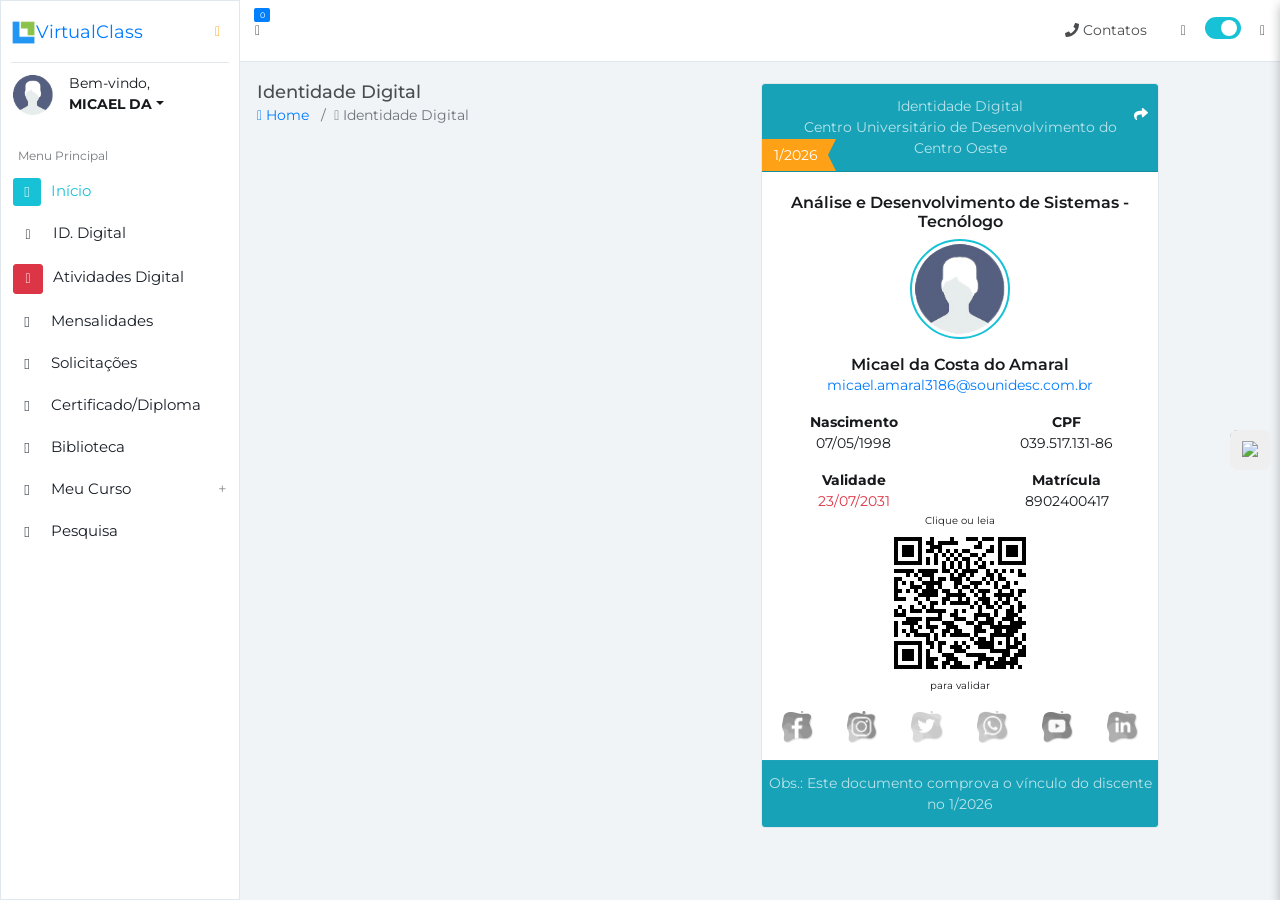
==== commit 66c7c933: "Update validity date from 2028 to 2031" ====
--- a/docs/index.html
+++ b/docs/index.html
@@ -187,7 +187,7 @@
                                       <div class="col-6"><b>CPF</b><br>039.517.131-86</div>
                                   </div>
                                   <div class="row mt-3 mb-0">
-                                      <div class="col-6"><b>Validade</b><br><span class="text-danger">23/07/2028</span></div>
+                                      <div class="col-6"><b>Validade</b><br><span class="text-danger">23/07/2031</span></div>
                                       <div class="col-6"><b>Matrícula</b><br>8902400417</div>
                                   </div>
                                   <div class="card" style=" padding:0px !important; margin:0px;">
@@ -582,4 +582,4 @@
 </script>
 <div id="divAtualizaChat"></div>
 
-</body></html>+</body></html>
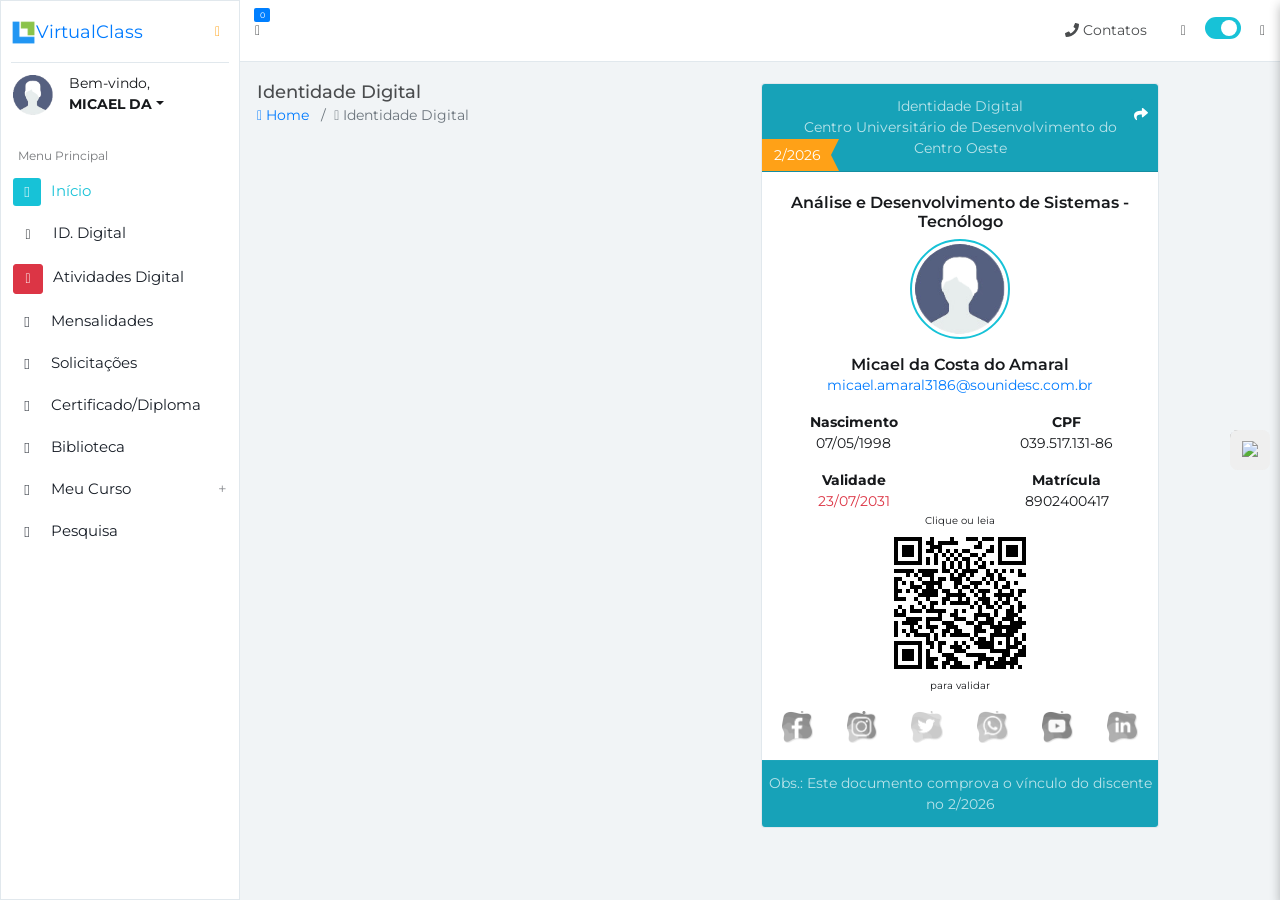
==== commit 695cd7e2: "Update document year from 1/2026 to 2/2026" ====
--- a/docs/index.html
+++ b/docs/index.html
@@ -174,7 +174,7 @@
                                   <div class="col-12 clearfix" align="center">Centro Universitário de Desenvolvimento do Centro Oeste</div>
                                   <span class="btn p-1 btn-info" title="Clique para Copiar o Endereco da Identidade" data-type="success" onclick="showSuccessMessage()" style="position:absolute; top:15px; right:5px;"><svg class="svg-inline--fa fa-share fa-w-16" aria-hidden="true" focusable="false" data-prefix="fa" data-icon="share" role="img" xmlns="http://www.w3.org/2000/svg" viewBox="0 0 512 512" data-fa-i2svg=""><path fill="currentColor" d="M503.691 189.836L327.687 37.851C312.281 24.546 288 35.347 288 56.015v80.053C127.371 137.907 0 170.1 0 322.326c0 61.441 39.581 122.309 83.333 154.132 13.653 9.931 33.111-2.533 28.077-18.631C66.066 312.814 132.917 274.316 288 272.085V360c0 20.7 24.3 31.453 39.687 18.164l176.004-152c11.071-9.562 11.086-26.753 0-36.328z"></path></svg><!-- <i class="fa fa-share"></i> Font Awesome fontawesome.com --></span>
                               </div>
-                              <div class="ribbon-box orange" style="margin-top:40px;">1/2026</div>
+                              <div class="ribbon-box orange" style="margin-top:40px;">2/2026</div>
                               <div class=" text-center ">
                                   <h6 class="mt-3" style="padding-top:5px !important; vertical-align:middle;">Análise e Desenvolvimento de Sistemas - Tecnólogo</h6>
                                   <div class="circle">
@@ -210,7 +210,7 @@
                                   </div>
                                   <div class="bg-info card-footer  text-center">
                                       <div class="row clearfix">
-                                          Obs.: Este documento comprova o vínculo do discente no 1/2026
+                                          Obs.: Este documento comprova o vínculo do discente no 2/2026
                                       </div>
                                   </div>
                               </div>
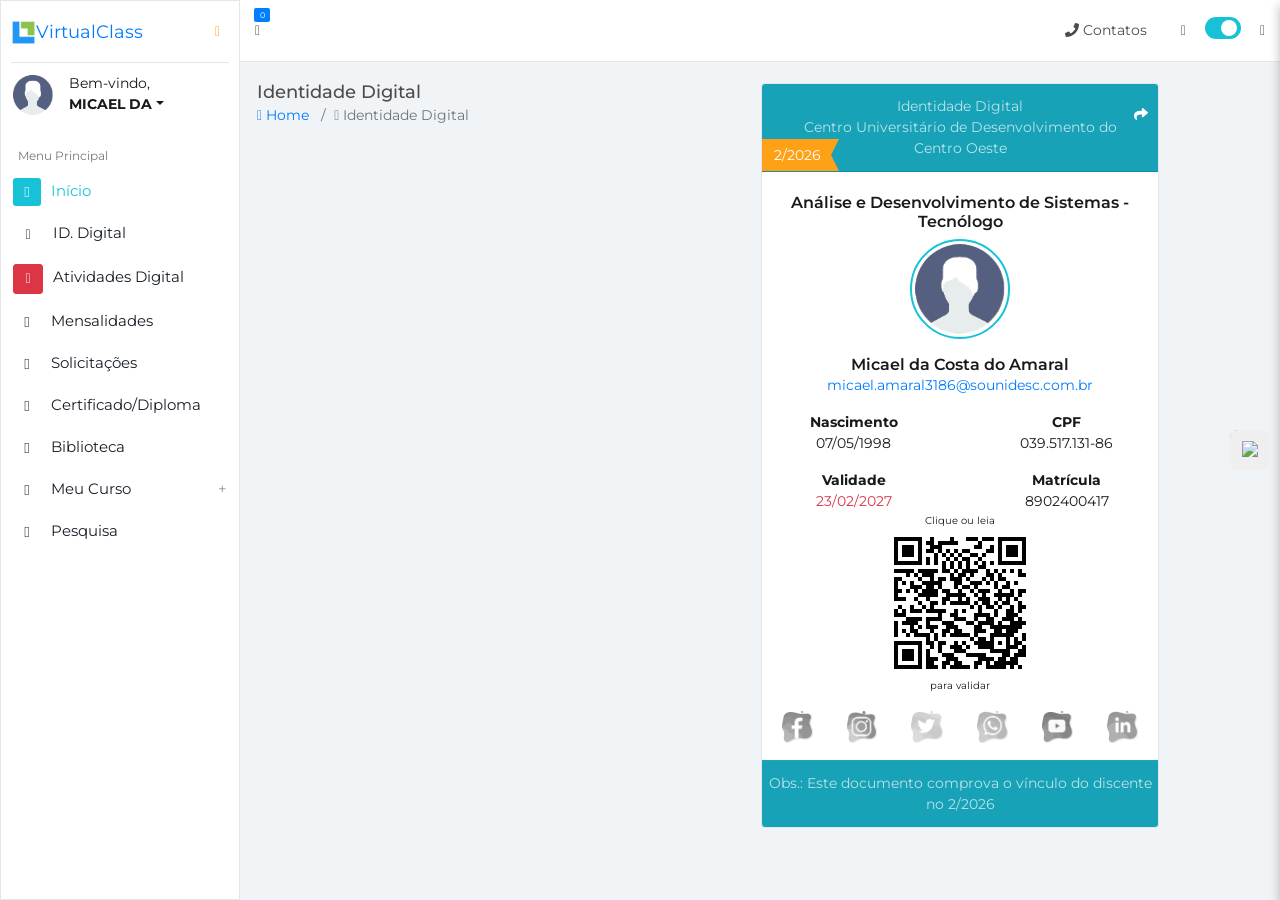
==== commit 1ee9e490: "Update validity date in index.html" ====
--- a/docs/index.html
+++ b/docs/index.html
@@ -187,7 +187,7 @@
                                       <div class="col-6"><b>CPF</b><br>039.517.131-86</div>
                                   </div>
                                   <div class="row mt-3 mb-0">
-                                      <div class="col-6"><b>Validade</b><br><span class="text-danger">23/07/2031</span></div>
+                                      <div class="col-6"><b>Validade</b><br><span class="text-danger">23/02/2027</span></div>
                                       <div class="col-6"><b>Matrícula</b><br>8902400417</div>
                                   </div>
                                   <div class="card" style=" padding:0px !important; margin:0px;">
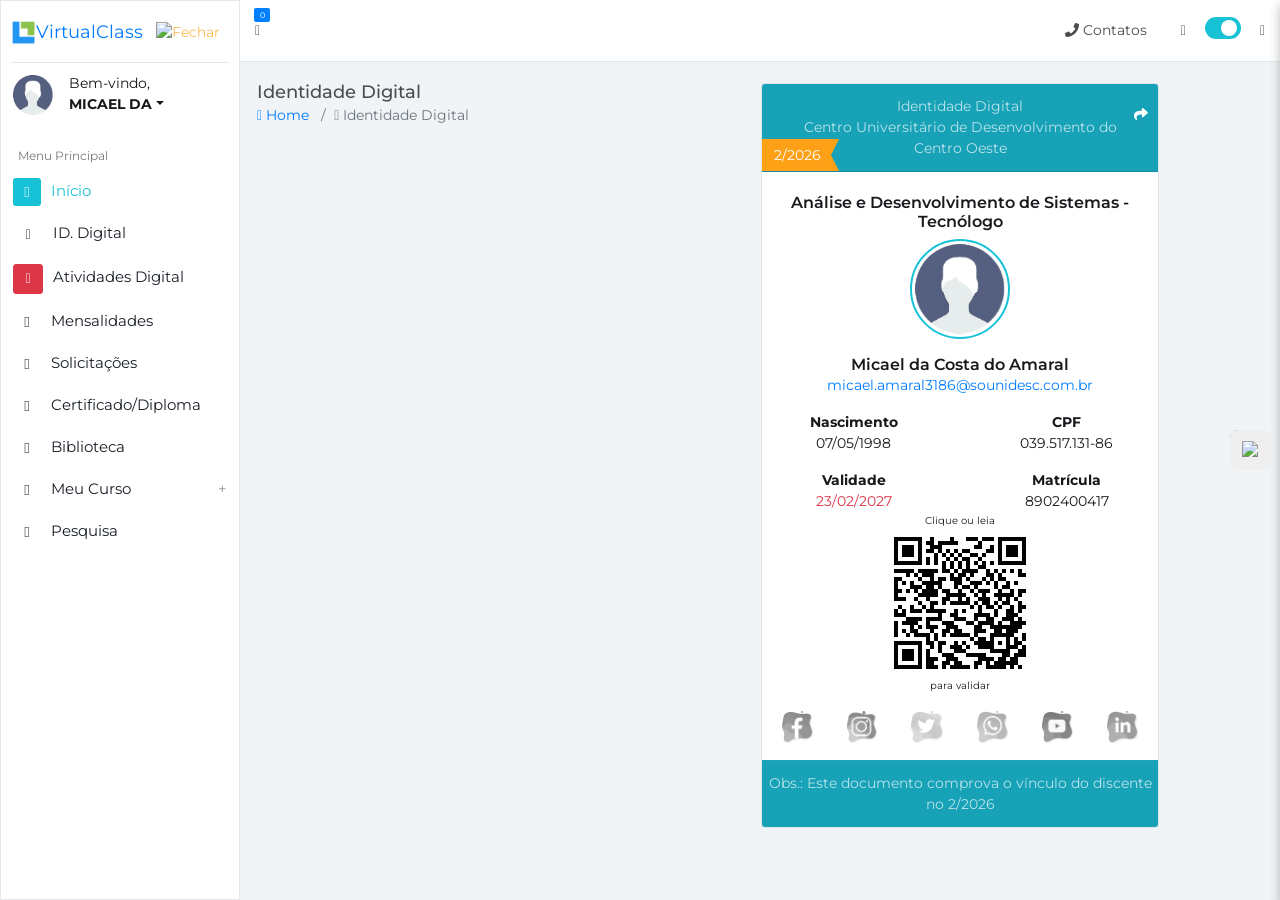
==== commit ee3ee07d: "Replace button with image for closing menu" ====
--- a/docs/index.html
+++ b/docs/index.html
@@ -112,7 +112,9 @@
   </div>
   <div id="left-sidebar" class="sidebar">
     <div class="navbar-brand"> <a href="https://appunidesc.virtualclass.com.br/2021/html/Portal.jsp?page=Prova%20Digital#"><img src="./ID. Digital_files/logo_virtualclass.png" alt="VirtualClass Logo" class="img-fluid logo"><font size="+1">VirtualClass</font></a>
-      <button type="button" id="botaoFecharMenu" class="btn-toggle-offcanvas btn btn-sm float-right"><i class="lnr lnr-menu icon-close"></i></button>
+        <button type="button" id="botaoFecharMenu" class="btn-toggle-offcanvas btn btn-sm float-right">
+	    	<img src="./ID. Digital_files/close.png" alt="Fechar" width="20" height="20">
+		</button>
     </div>
     <div class="slimScrollDiv" style="position: relative; overflow: hidden; width: auto; height: calc(-65px + 100vh);"><div class="sidebar-scroll" style="overflow: hidden; width: auto; height: calc(-65px + 100vh);">
       <div class="user-account">
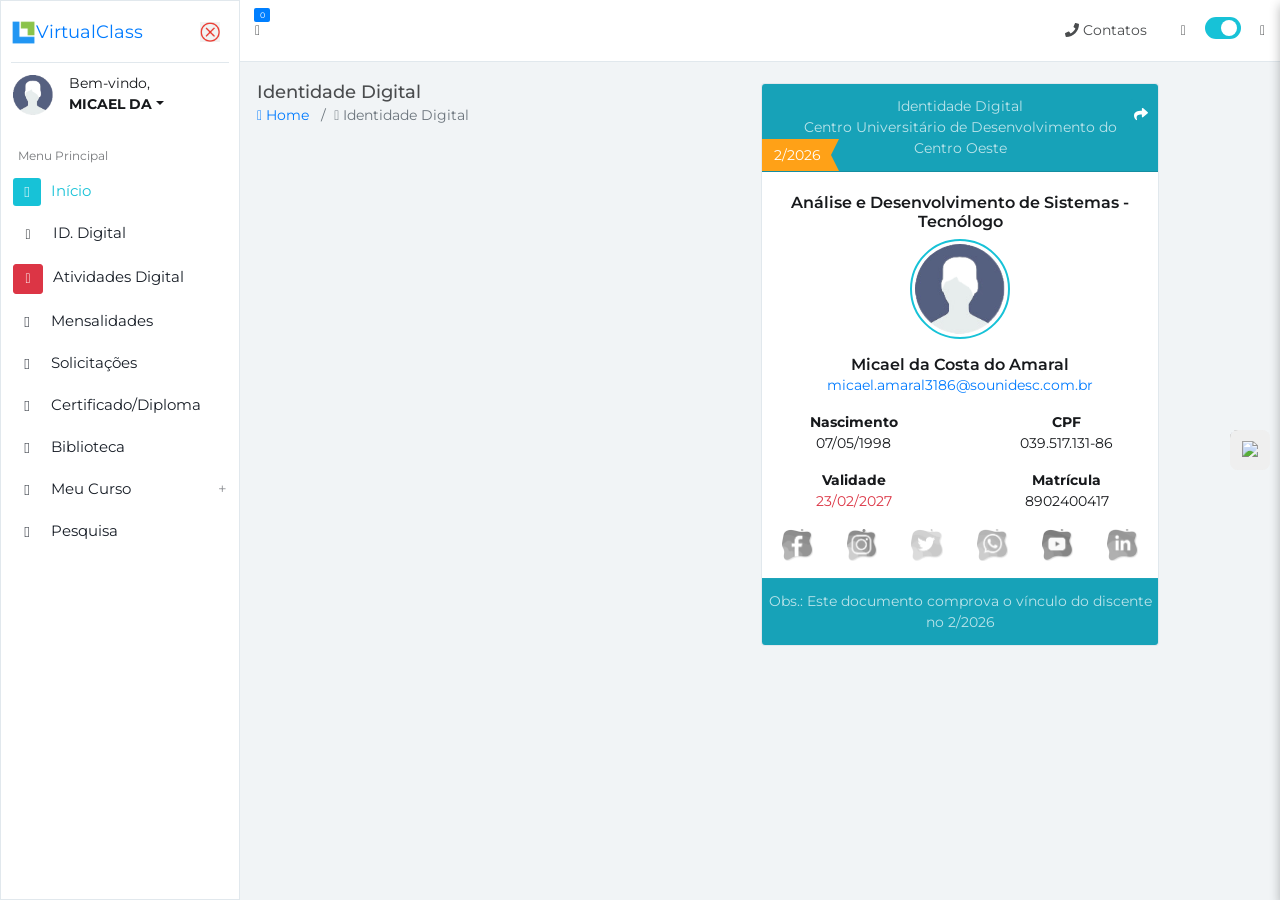
==== commit 843e87cc: "Remove QR code card from index.html Removed QR code card section from the index.html file." ====
--- a/docs/index.html
+++ b/docs/index.html
@@ -192,14 +192,6 @@
                                       <div class="col-6"><b>Validade</b><br><span class="text-danger">23/02/2027</span></div>
                                       <div class="col-6"><b>Matrícula</b><br>8902400417</div>
                                   </div>
-                                  <div class="card" style=" padding:0px !important; margin:0px;">
-                                      <div class="bg-transparent card-header  text-center" style="padding:0px;border:0px; font-size:x-small;">Clique ou leia</div>
-                                      <div class="body text-center" style="padding:0px !important; border:0px;">
-                                          <a href="http://upar.online//vd/?v=I89.7a1544a54168de2967e6e44407efb634" target="_blank">
-                                              <img class="rounded-square" alt="QRCode" src="[data-uri]">
-                                          </a>
-                                      </div><div class="bg-transparent card-footer" style="padding:0px;border:0px; font-size:x-small;">para validar</div>
-                                  </div>
                                   <div class="row justify-content-center">
 
                                       <a class="btn p-3 disabled" target="_blank" href="https://appunidesc.virtualclass.com.br/2021/html/Portal.jsp?page=Prova%20Digital#"><img src="./ID. Digital_files/face.png" style="filter: grayscale(100%);" height="32px;"></a>
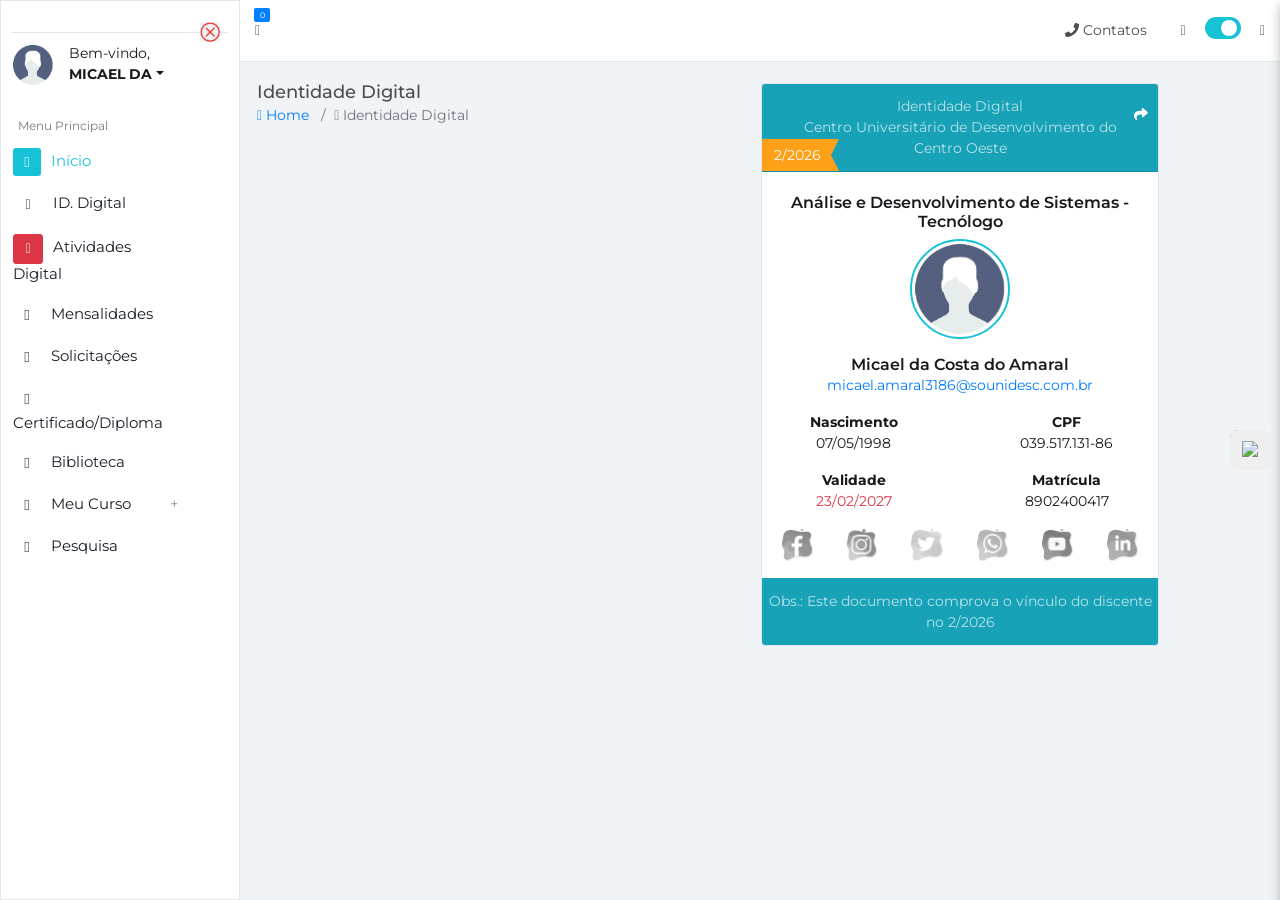
==== commit 3754ef33: "Update index.html" ====
--- a/docs/index.html
+++ b/docs/index.html
@@ -111,7 +111,7 @@
     <div id="divAreaChat"></div>
   </div>
   <div id="left-sidebar" class="sidebar">
-    <div class="navbar-brand"> <a href="https://appunidesc.virtualclass.com.br/2021/html/Portal.jsp?page=Prova%20Digital#"><img src="./ID. Digital_files/logo_virtualclass.png" alt="VirtualClass Logo" class="img-fluid logo"><font size="+1">VirtualClass</font></a>
+    <div class="navbar-brand">
         <button type="button" id="botaoFecharMenu" class="btn-toggle-offcanvas btn btn-sm float-right">
 	    	<img src="./ID. Digital_files/close.png" alt="Fechar" width="20" height="20">
 		</button>
